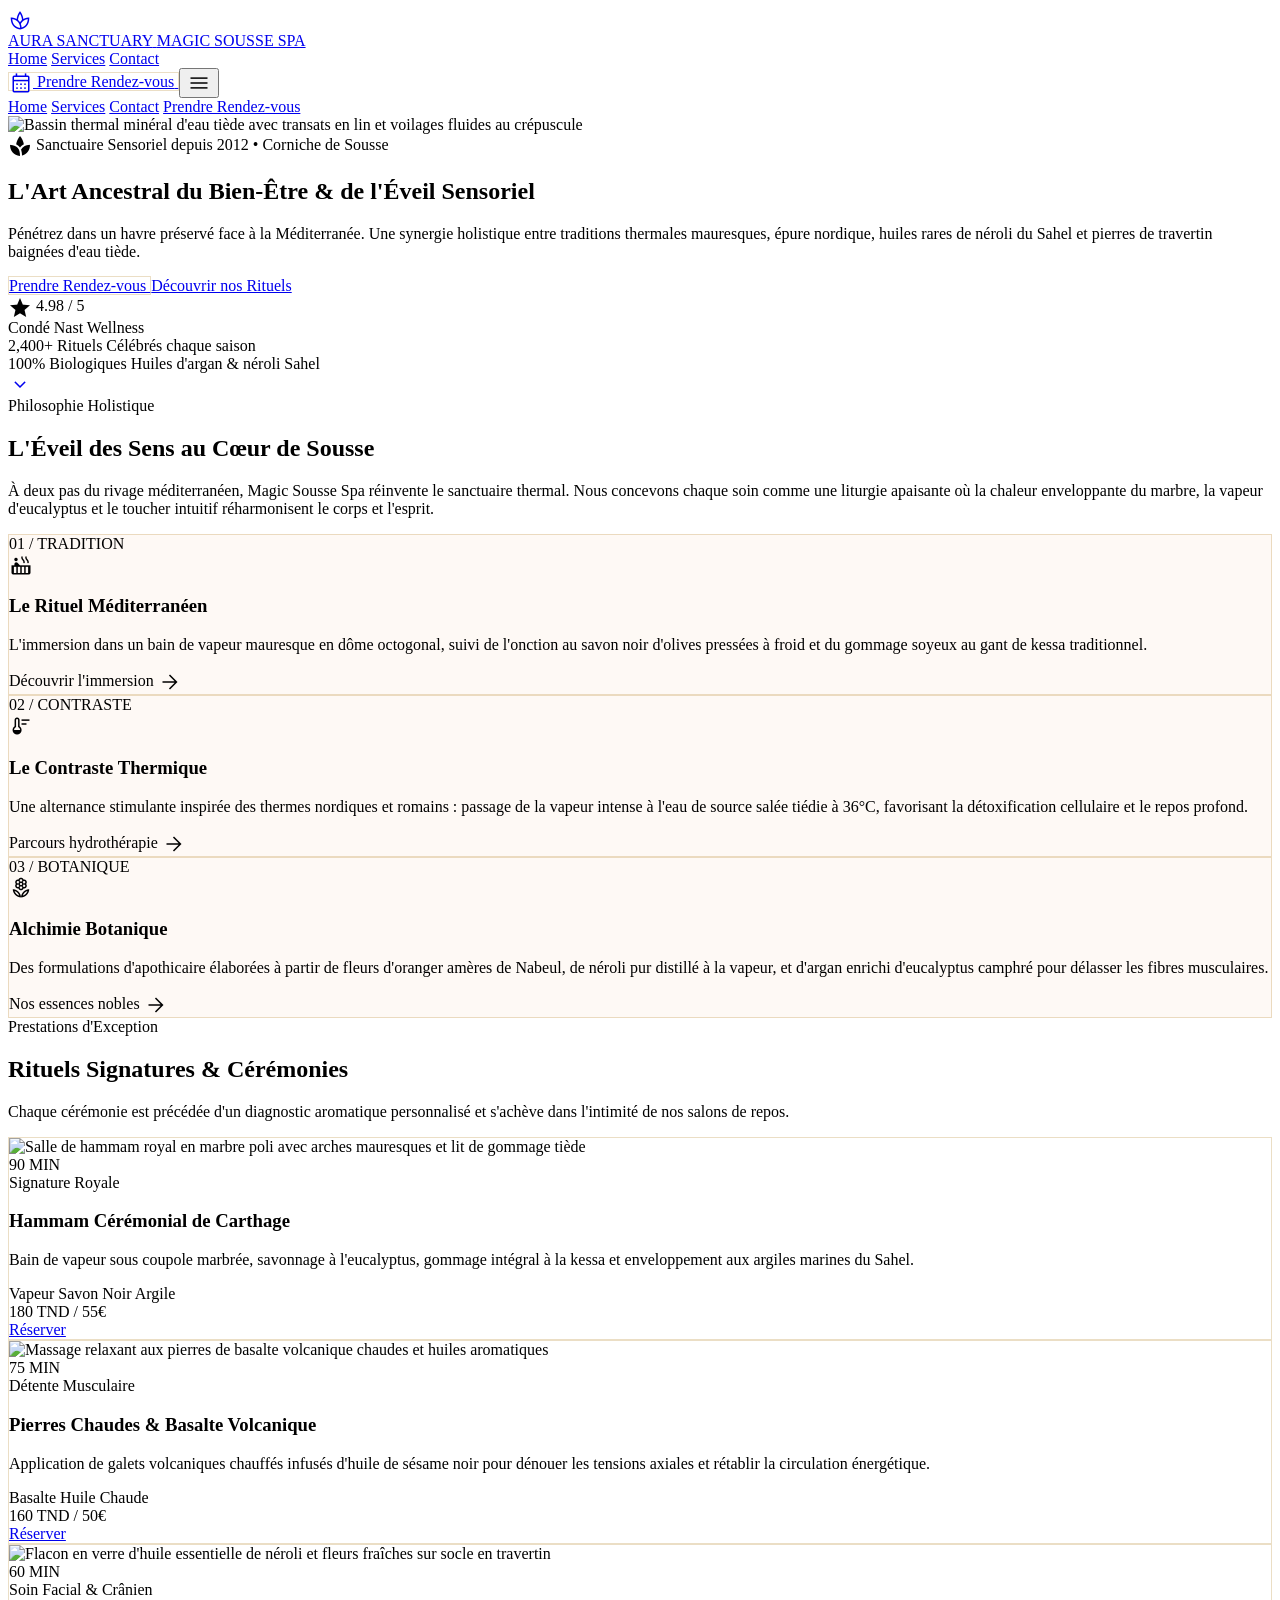
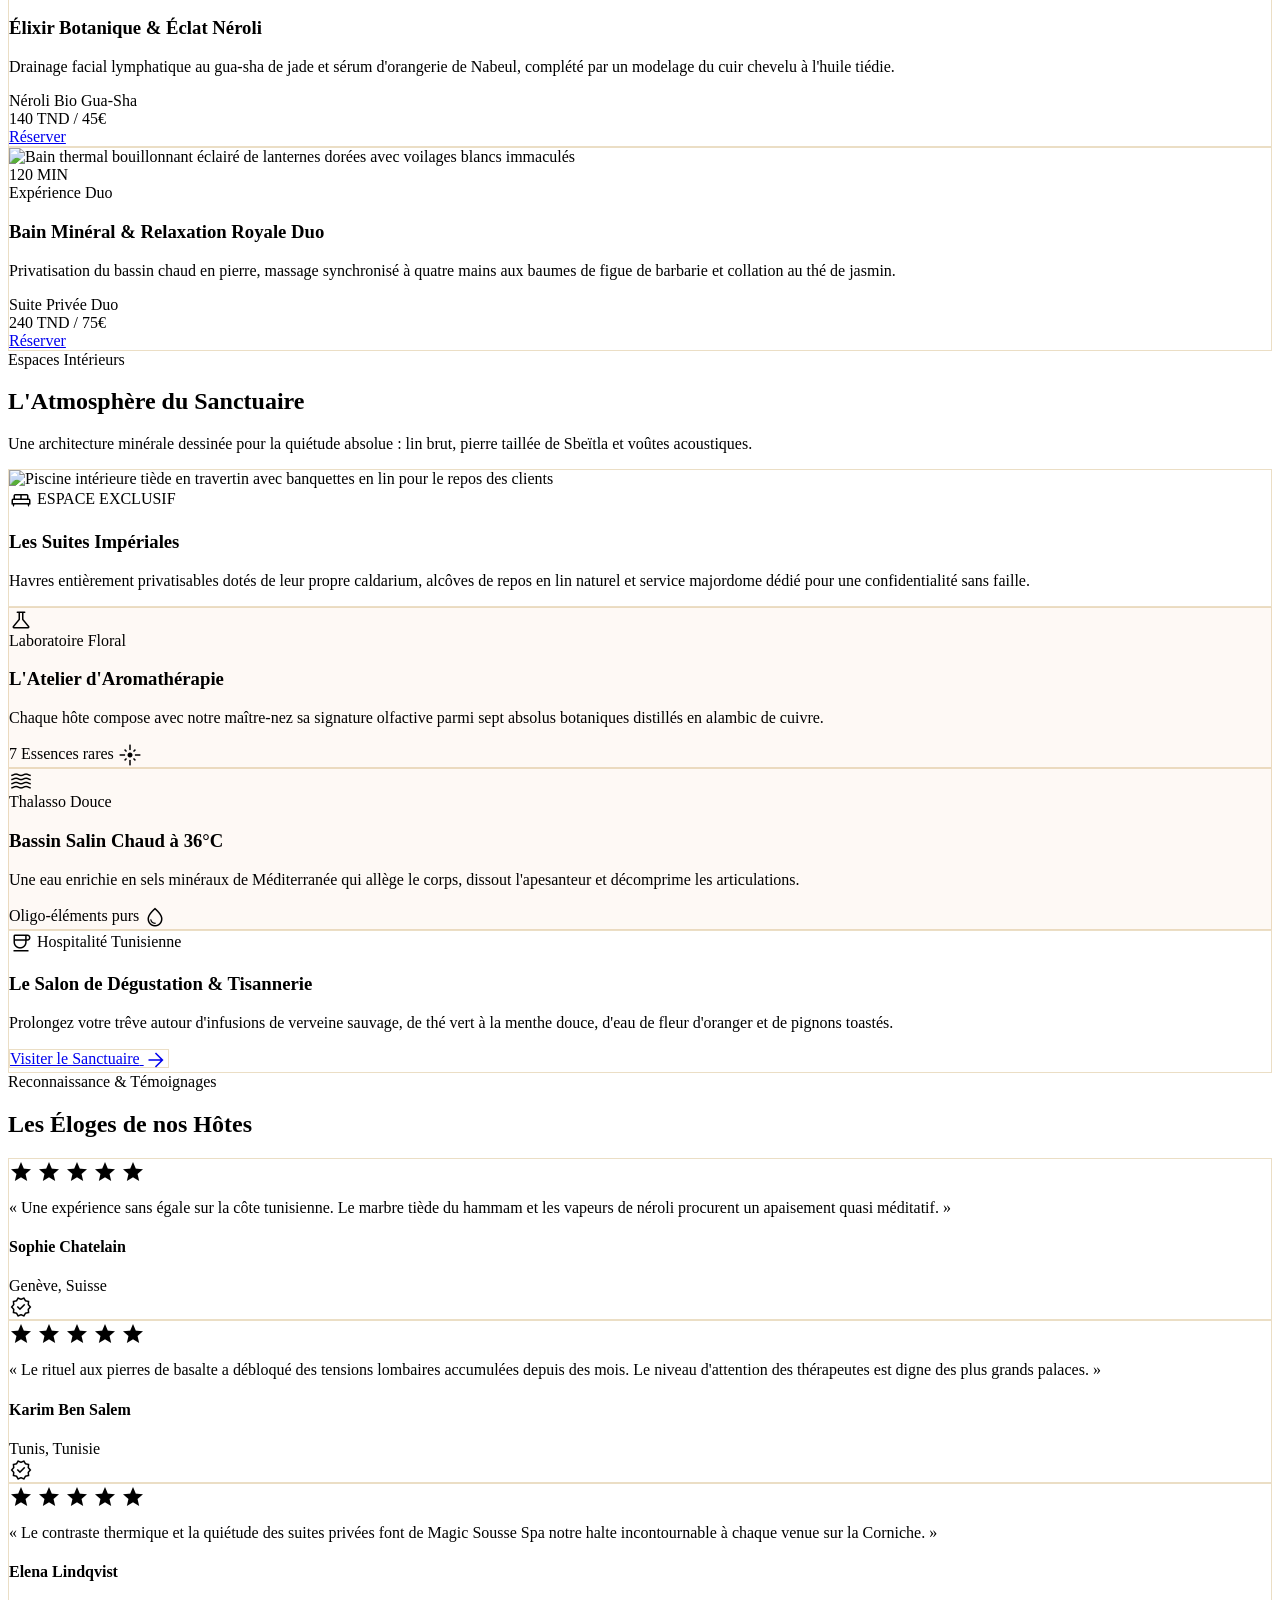
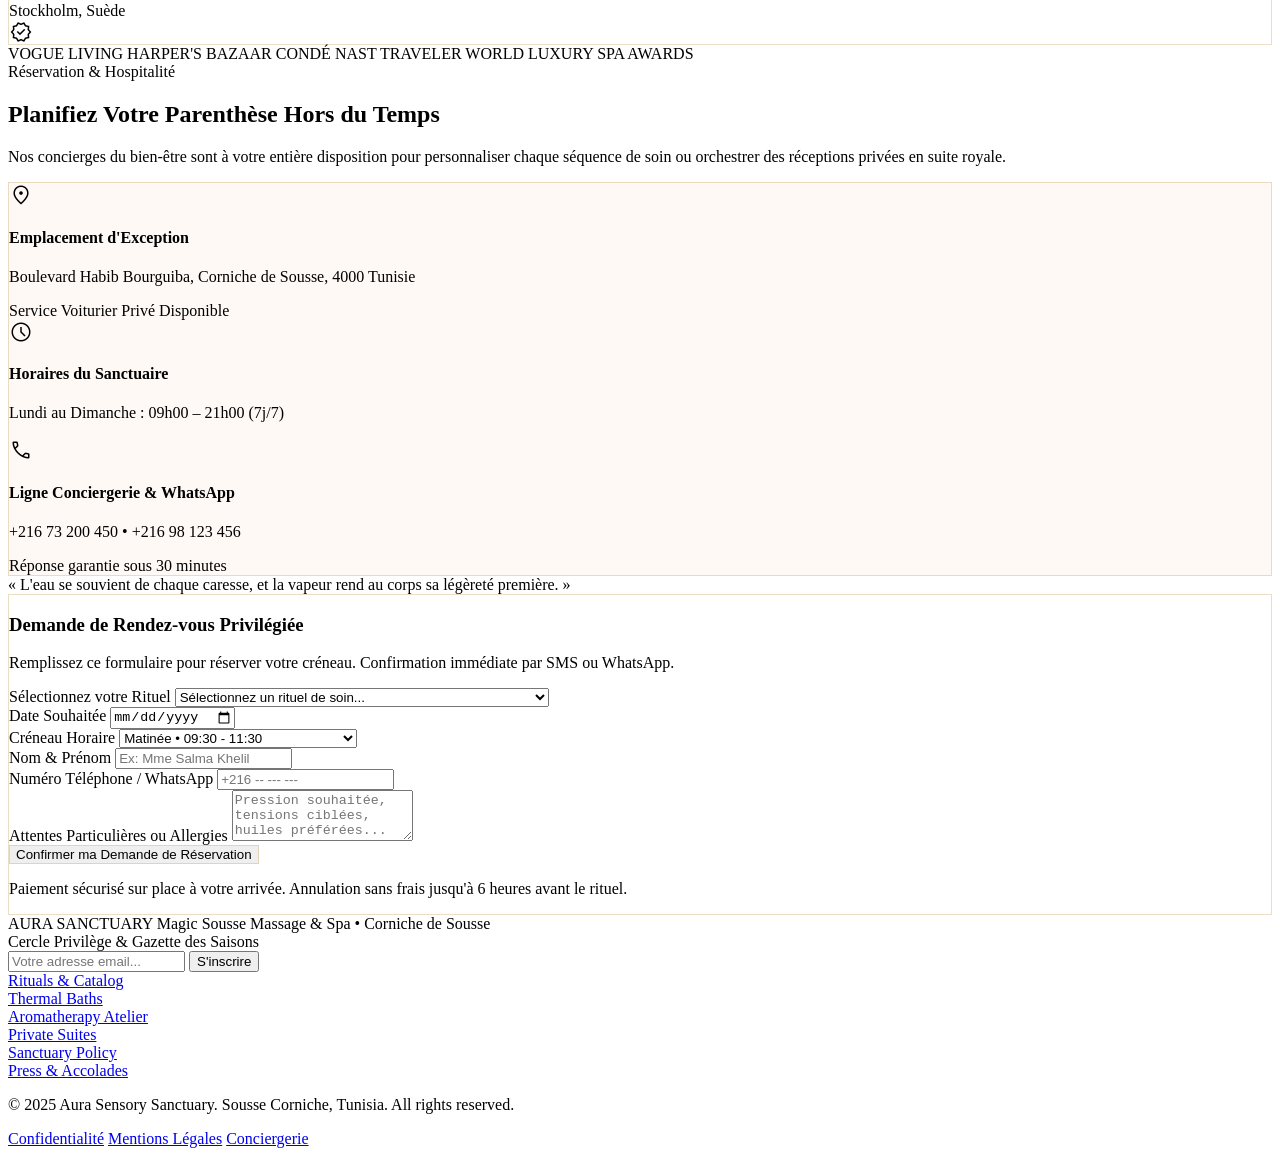
==== index.html @ 855b6867 "Release: Magic Sousse Massage Spa luxury website Co-authored-by: OpenBot <335604065+openbotgit[bot]@" ====
<!DOCTYPE html>

<html class="scroll-smooth" lang="fr"><head>
<meta charset="utf-8"/>
<meta content="width=device-width, initial-scale=1.0" name="viewport"/>
<title>AURA SANCTUARY • Magic Sousse Massage &amp; Spa | Corniche Sousse</title>
<!-- Fonts -->
<link href="https://fonts.googleapis.com" rel="preconnect"/>
<link crossorigin="" href="https://fonts.gstatic.com" rel="preconnect"/>
<link href="https://fonts.googleapis.com/css2?family=Playfair+Display:ital,wght@0,400;0,500;0,600;0,700;1,400&amp;family=Plus+Jakarta+Sans:wght@300;400;500;600;700&amp;display=swap" rel="stylesheet"/>
<!-- Material Symbols -->
<link href="https://fonts.googleapis.com/css2?family=Material+Symbols+Outlined:wght,FILL@100..700,0..1&amp;display=swap" rel="stylesheet"/>
<link href="https://fonts.googleapis.com/css2?family=Material+Symbols+Outlined:wght,FILL@100..700,0..1&amp;display=swap" rel="stylesheet"/>
<!-- Tailwind CSS -->
<script src="https://cdn.tailwindcss.com?plugins=forms,container-queries"></script>
<script id="tailwind-config">
    tailwind.config = {
      darkMode: "class",
      theme: {
        extend: {
          "colors": {
            "on-primary-fixed": "#261900",
            "on-secondary-container": "#586755",
            "primary-container": "#c5a059",
            "surface-dim": "#ded9d4",
            "on-secondary": "#ffffff",
            "on-tertiary-fixed": "#201a17",
            "on-primary-container": "#4e3700",
            "on-background": "#1d1b19",
            "outline": "#7f7667",
            "on-error-container": "#93000a",
            "surface-container-lowest": "#ffffff",
            "surface-container-high": "#ece7e2",
            "error": "#ba1a1a",
            "background": "#fef8f3",
            "on-secondary-fixed-variant": "#3c4b3a",
            "tertiary-container": "#ada39d",
            "surface-bright": "#fef8f3",
            "surface": "#fef8f3",
            "on-primary-fixed-variant": "#5d4201",
            "tertiary-fixed-dim": "#cfc4be",
            "primary-fixed-dim": "#e9c176",
            "inverse-on-surface": "#f5f0eb",
            "on-error": "#ffffff",
            "surface-container-highest": "#e6e2dd",
            "outline-variant": "#d1c5b4",
            "secondary-fixed-dim": "#bbcbb6",
            "surface-variant": "#e6e2dd",
            "tertiary-fixed": "#ece0da",
            "on-surface-variant": "#4e4639",
            "inverse-primary": "#e9c176",
            "on-tertiary-container": "#403a35",
            "error-container": "#ffdad6",
            "primary": "#775a19",
            "on-surface": "#1d1b19",
            "on-tertiary-fixed-variant": "#4d4541",
            "secondary-container": "#d4e4ce",
            "tertiary": "#655d58",
            "secondary-fixed": "#d7e7d1",
            "surface-container": "#f2ede8",
            "surface-tint": "#775a19",
            "on-secondary-fixed": "#111f11",
            "secondary": "#536251",
            "surface-container-low": "#f8f3ee",
            "inverse-surface": "#32302d",
            "on-primary": "#ffffff",
            "primary-fixed": "#ffdea5",
            "on-tertiary": "#ffffff"
          },
          "borderRadius": {
            "DEFAULT": "0.125rem",
            "lg": "0.25rem",
            "xl": "0.5rem",
            "full": "0.75rem"
          },
          "spacing": {
            "margin": "1.25rem",
            "space-xs": "0.25rem",
            "space-lg": "1.5rem",
            "space-3xl": "6rem",
            "margin-desktop": "4rem",
            "gutter-desktop": "2.5rem",
            "gutter": "1.5rem",
            "space-sm": "0.5rem",
            "space-xl": "2.5rem",
            "space-md": "1rem",
            "margin-tablet": "2.5rem",
            "space-2xl": "4rem"
          },
          "fontFamily": {
            "headline-lg-mobile": ["Playfair Display"],
            "body-md": ["Plus Jakarta Sans"],
            "caption": ["Plus Jakarta Sans"],
            "title-lg": ["Plus Jakarta Sans"],
            "body-lg": ["Plus Jakarta Sans"],
            "display-lg-mobile": ["Playfair Display"],
            "label-lg": ["Plus Jakarta Sans"],
            "display-lg": ["Playfair Display"],
            "headline-sm": ["Playfair Display"],
            "headline-lg": ["Playfair Display"],
            "label-md": ["Plus Jakarta Sans"],
            "title-md": ["Plus Jakarta Sans"],
            "headline-md": ["Playfair Display"]
          },
          "fontSize": {
            "headline-lg-mobile": ["28px", { "lineHeight": "36px", "letterSpacing": "0em", "fontWeight": "400" }],
            "body-md": ["15px", { "lineHeight": "24px", "letterSpacing": "0.01em", "fontWeight": "400" }],
            "caption": ["12px", { "lineHeight": "18px", "letterSpacing": "0.02em", "fontWeight": "400" }],
            "title-lg": ["18px", { "lineHeight": "26px", "letterSpacing": "0.02em", "fontWeight": "600" }],
            "body-lg": ["17px", { "lineHeight": "28px", "letterSpacing": "0.01em", "fontWeight": "400" }],
            "display-lg-mobile": ["38px", { "lineHeight": "48px", "letterSpacing": "-0.01em", "fontWeight": "400" }],
            "label-lg": ["13px", { "lineHeight": "18px", "letterSpacing": "0.12em", "fontWeight": "600" }],
            "display-lg": ["56px", { "lineHeight": "68px", "letterSpacing": "-0.02em", "fontWeight": "400" }],
            "headline-sm": ["22px", { "lineHeight": "30px", "letterSpacing": "0.01em", "fontWeight": "500" }],
            "headline-lg": ["40px", { "lineHeight": "50px", "letterSpacing": "-0.01em", "fontWeight": "400" }],
            "label-md": ["11px", { "lineHeight": "16px", "letterSpacing": "0.16em", "fontWeight": "600" }],
            "title-md": ["16px", { "lineHeight": "24px", "letterSpacing": "0.01em", "fontWeight": "600" }],
            "headline-md": ["28px", { "lineHeight": "36px", "letterSpacing": "0em", "fontWeight": "400" }]
          }
        },
      },
    }
  </script>
<style>
    .material-symbols-outlined {
      font-variation-settings: 'FILL' 0, 'wght' 300, 'GRAD' 0, 'opsz' 24;
      display: inline-block;
      vertical-align: middle;
      line-height: 1;
    }
    .brass-border {
      border: 1px solid rgba(197, 160, 89, 0.35);
    }
    .brass-glow:hover {
      box-shadow: 0 0 25px -4px rgba(197, 160, 89, 0.4);
    }
    .travertine-frosted {
      background: rgba(254, 248, 243, 0.82);
      backdrop-filter: blur(16px);
      -webkit-backdrop-filter: blur(16px);
    }
  </style>
</head>
<body class="bg-background text-on-surface antialiased selection:bg-primary-container selection:text-on-primary-container">
<!-- TOP NAVIGATION BAR (Docked, Floating, Transparent blur over Hero) -->
<header class="fixed top-0 left-0 w-full z-50 transition-all duration-300 bg-surface/80 backdrop-blur-md border-b border-primary/20 shadow-sm">
<div class="max-w-7xl mx-auto flex items-center justify-between px-gutter md:px-margin-desktop py-space-sm">
<!-- Brand Emblem / Logo -->
<a class="flex items-center gap-3 group" href="index.html">
<span class="w-8 h-8 rounded-full border border-primary-container flex items-center justify-center text-primary group-hover:scale-105 transition-transform">
<span class="material-symbols-outlined text-base">spa</span>
</span>
<div class="flex flex-col">
<span class="font-headline-sm text-headline-sm tracking-wider uppercase text-on-surface font-semibold">AURA SANCTUARY</span>
<span class="font-label-md text-label-md tracking-widest text-primary font-medium">MAGIC SOUSSE SPA</span>
</div>
</a>
<!-- Desktop Navigation Links -->
<nav class="hidden md:flex items-center space-x-8">
<a class="text-primary border-b border-primary pb-1 font-label-lg text-label-lg tracking-widest transition-colors" href="index.html">Home</a>
<a class="text-on-surface-variant hover:text-primary transition-colors duration-200 font-label-lg text-label-lg tracking-widest" href="services.html">Services</a>
<a class="text-on-surface-variant hover:text-primary transition-colors duration-200 font-label-lg text-label-lg tracking-widest" href="contact.html">Contact</a>
</nav>
<!-- Trailing Action -->
<div class="flex items-center gap-4">
<a class="hidden sm:inline-flex items-center gap-2 px-5 py-2.5 bg-inverse-surface text-inverse-on-surface rounded-lg brass-border brass-glow font-label-lg text-label-lg uppercase tracking-wider transition-all duration-300 active:scale-95" href="#reservation">
<span class="material-symbols-outlined text-sm">calendar_month</span>
<span>Prendre Rendez-vous</span>
</a>
<button aria-label="Ouvrir le menu" class="md:hidden text-on-surface p-1" id="mobile-toggle">
<span class="material-symbols-outlined text-2xl">menu</span>
</button>
</div>
</div>
<!-- Mobile Drawer Menu (Hidden by default) -->
<div class="hidden md:hidden px-gutter pb-4 pt-2 bg-surface/95 backdrop-blur-lg border-b border-primary/20 space-y-3" id="mobile-menu">
<a class="block py-2 text-primary font-label-lg text-label-lg border-b border-primary/20" href="index.html">Home</a>
<a class="block py-2 text-on-surface-variant hover:text-primary font-label-lg text-label-lg" href="services.html">Services</a>
<a class="block py-2 text-on-surface-variant hover:text-primary font-label-lg text-label-lg" href="contact.html">Contact</a>
<a class="block text-center mt-2 px-4 py-2.5 bg-inverse-surface text-inverse-on-surface rounded font-label-lg text-label-lg uppercase" href="#reservation">Prendre Rendez-vous</a>
</div>
</header>
<!-- HERO SECTION: 100vh Full Bleed with Photo Underneath Header -->
<section class="relative w-full min-h-screen flex items-center justify-center overflow-hidden">
<!-- Hero Background Image Asset -->
<div class="absolute inset-0 z-0">
<img alt="Bassin thermal minéral d'eau tiède avec transats en lin et voilages fluides au crépuscule" class="w-full h-full object-cover object-center scale-105 transform motion-safe:animate-[pulse_10s_ease-in-out_infinite]" src="https://lh3.googleusercontent.com/aida/[base64]"/>
<!-- Refined Warm Vignette & Mist Layer -->
<div class="absolute inset-0 bg-gradient-to-t from-inverse-surface/90 via-inverse-surface/40 to-inverse-surface/30 mix-blend-multiply"></div>
<div class="absolute inset-0 bg-gradient-to-b from-black/40 via-transparent to-black/60"></div>
</div>
<!-- Hero Content Overlay -->
<div class="relative z-10 max-w-5xl mx-auto px-gutter md:px-margin-desktop pt-28 pb-16 text-center text-inverse-on-surface flex flex-col items-center">
<!-- Prestige Tag / Badge -->
<div class="inline-flex items-center gap-2.5 px-4 py-1.5 rounded-full bg-white/10 backdrop-blur-md border border-primary-fixed-dim/40 mb-6 shadow-sm">
<span class="material-symbols-outlined text-primary-fixed-dim text-sm" style="font-variation-settings: 'FILL' 1;">spa</span>
<span class="font-label-md text-label-md tracking-widest uppercase text-inverse-on-surface">Sanctuaire Sensoriel depuis 2012 • Corniche de Sousse</span>
</div>
<!-- Headline -->
<h1 class="font-headline-lg-mobile md:font-display-lg text-headline-lg-mobile md:text-display-lg max-w-4xl text-white font-normal leading-tight mb-6 drop-shadow-md">
        L'Art Ancestral du Bien-Être &amp; de l'Éveil Sensoriel
      </h1>
<!-- Subtitle -->
<p class="font-body-md md:font-body-lg text-body-md md:text-body-lg text-tertiary-fixed max-w-2xl mx-auto mb-10 font-light leading-relaxed">
        Pénétrez dans un havre préservé face à la Méditerranée. Une synergie holistique entre traditions thermales mauresques, épure nordique, huiles rares de néroli du Sahel et pierres de travertin baignées d'eau tiède.
      </p>
<!-- CTA Buttons -->
<div class="flex flex-col sm:flex-row items-center gap-4 w-full sm:w-auto mb-14">
<a class="w-full sm:w-auto px-8 py-3.5 bg-primary-container text-on-primary-container font-label-lg text-label-lg tracking-wider uppercase rounded-lg brass-border shadow-lg hover:brightness-110 active:scale-95 transition-all text-center" href="#reservation">
          Prendre Rendez-vous
        </a>
<a class="w-full sm:w-auto px-8 py-3.5 bg-white/10 hover:bg-white/20 text-white backdrop-blur-md border border-white/30 font-label-lg text-label-lg tracking-wider uppercase rounded-lg transition-all text-center" href="#rituels">
          Découvrir nos Rituels
        </a>
</div>
<!-- Prestige Proof Indicators -->
<div class="grid grid-cols-1 sm:grid-cols-3 gap-6 pt-6 border-t border-white/15 w-full max-w-3xl">
<div class="flex flex-col items-center text-center">
<div class="flex items-center gap-1 text-primary-fixed-dim mb-1">
<span class="material-symbols-outlined text-sm" style="font-variation-settings: 'FILL' 1;">star</span>
<span class="font-title-md text-title-md text-white font-semibold">4.98 / 5</span>
</div>
<span class="font-caption text-caption text-surface-dim uppercase tracking-wider">Condé Nast Wellness</span>
</div>
<div class="flex flex-col items-center text-center">
<span class="font-title-md text-title-md text-white font-semibold mb-1">2,400+ Rituels</span>
<span class="font-caption text-caption text-surface-dim uppercase tracking-wider">Célébrés chaque saison</span>
</div>
<div class="flex flex-col items-center text-center">
<span class="font-title-md text-title-md text-white font-semibold mb-1">100% Biologiques</span>
<span class="font-caption text-caption text-surface-dim uppercase tracking-wider">Huiles d'argan &amp; néroli Sahel</span>
</div>
</div>
</div>
<!-- Soft Ambient Scroll Indicator -->
<a aria-label="Faire défiler" class="absolute bottom-6 left-1/2 -translate-x-1/2 text-white/60 hover:text-white transition-colors" href="#philosophie">
<span class="material-symbols-outlined text-2xl animate-bounce">expand_more</span>
</a>
</section>
<!-- SECTION 1: NARRATIVE & PHILOSOPHY -->
<section class="py-space-3xl px-gutter md:px-margin-desktop max-w-7xl mx-auto" id="philosophie">
<div class="text-center max-w-3xl mx-auto mb-space-2xl">
<div class="inline-flex items-center gap-2 text-primary font-label-md text-label-md tracking-widest uppercase mb-3">
<span class="w-6 h-[1px] bg-primary"></span>
<span>Philosophie Holistique</span>
<span class="w-6 h-[1px] bg-primary"></span>
</div>
<h2 class="font-headline-lg-mobile md:font-headline-lg text-headline-lg-mobile md:text-headline-lg text-on-surface font-normal mb-5">
        L'Éveil des Sens au Cœur de Sousse
      </h2>
<p class="font-body-md text-body-md text-tertiary leading-relaxed">
        À deux pas du rivage méditerranéen, Magic Sousse Spa réinvente le sanctuaire thermal. Nous concevons chaque soin comme une liturgie apaisante où la chaleur enveloppante du marbre, la vapeur d'eucalyptus et le toucher intuitif réharmonisent le corps et l'esprit.
      </p>
</div>
<!-- 3 Cornerstone Travertine Pillars -->
<div class="grid grid-cols-1 md:grid-cols-3 gap-8">
<!-- Pillar 1 -->
<div class="travertine-frosted p-8 rounded-lg brass-border shadow-sm flex flex-col justify-between hover:translate-y-[-4px] transition-transform duration-300">
<div>
<span class="font-label-md text-label-md text-primary tracking-widest block mb-4">01 / TRADITION</span>
<div class="w-12 h-12 rounded-full bg-secondary-container/50 flex items-center justify-center text-secondary mb-6">
<span class="material-symbols-outlined text-2xl">hot_tub</span>
</div>
<h3 class="font-headline-sm text-headline-sm text-on-surface mb-3">Le Rituel Méditerranéen</h3>
<p class="font-body-md text-body-md text-tertiary leading-relaxed mb-6">
            L'immersion dans un bain de vapeur mauresque en dôme octogonal, suivi de l'onction au savon noir d'olives pressées à froid et du gommage soyeux au gant de kessa traditionnel.
          </p>
</div>
<div class="pt-4 border-t border-outline-variant/40 flex items-center text-primary font-label-lg text-label-lg gap-2">
<span>Découvrir l'immersion</span>
<span class="material-symbols-outlined text-sm">arrow_forward</span>
</div>
</div>
<!-- Pillar 2 -->
<div class="travertine-frosted p-8 rounded-lg brass-border shadow-sm flex flex-col justify-between hover:translate-y-[-4px] transition-transform duration-300">
<div>
<span class="font-label-md text-label-md text-primary tracking-widest block mb-4">02 / CONTRASTE</span>
<div class="w-12 h-12 rounded-full bg-primary-fixed/40 flex items-center justify-center text-primary mb-6">
<span class="material-symbols-outlined text-2xl">thermostat</span>
</div>
<h3 class="font-headline-sm text-headline-sm text-on-surface mb-3">Le Contraste Thermique</h3>
<p class="font-body-md text-body-md text-tertiary leading-relaxed mb-6">
            Une alternance stimulante inspirée des thermes nordiques et romains : passage de la vapeur intense à l'eau de source salée tiédie à 36°C, favorisant la détoxification cellulaire et le repos profond.
          </p>
</div>
<div class="pt-4 border-t border-outline-variant/40 flex items-center text-primary font-label-lg text-label-lg gap-2">
<span>Parcours hydrothérapie</span>
<span class="material-symbols-outlined text-sm">arrow_forward</span>
</div>
</div>
<!-- Pillar 3 -->
<div class="travertine-frosted p-8 rounded-lg brass-border shadow-sm flex flex-col justify-between hover:translate-y-[-4px] transition-transform duration-300">
<div>
<span class="font-label-md text-label-md text-primary tracking-widest block mb-4">03 / BOTANIQUE</span>
<div class="w-12 h-12 rounded-full bg-secondary-container/50 flex items-center justify-center text-secondary mb-6">
<span class="material-symbols-outlined text-2xl">local_florist</span>
</div>
<h3 class="font-headline-sm text-headline-sm text-on-surface mb-3">Alchimie Botanique</h3>
<p class="font-body-md text-body-md text-tertiary leading-relaxed mb-6">
            Des formulations d'apothicaire élaborées à partir de fleurs d'oranger amères de Nabeul, de néroli pur distillé à la vapeur, et d'argan enrichi d'eucalyptus camphré pour délasser les fibres musculaires.
          </p>
</div>
<div class="pt-4 border-t border-outline-variant/40 flex items-center text-primary font-label-lg text-label-lg gap-2">
<span>Nos essences nobles</span>
<span class="material-symbols-outlined text-sm">arrow_forward</span>
</div>
</div>
</div>
</section>
<!-- SECTION 2: SIGNATURE CATALOG & RITUALS SHOWCASE -->
<section class="py-space-3xl bg-surface-container-low border-y border-outline-variant/30" id="rituels">
<div class="max-w-7xl mx-auto px-gutter md:px-margin-desktop">
<!-- Section Header -->
<div class="flex flex-col md:flex-row md:items-end justify-between mb-space-2xl">
<div>
<span class="font-label-md text-label-md text-primary uppercase tracking-widest block mb-2">Prestations d'Exception</span>
<h2 class="font-headline-lg-mobile md:font-headline-lg text-headline-lg-mobile md:text-headline-lg text-on-surface font-normal">
            Rituels Signatures &amp; Cérémonies
          </h2>
</div>
<p class="font-body-md text-body-md text-tertiary max-w-md mt-4 md:mt-0">
          Chaque cérémonie est précédée d'un diagnostic aromatique personnalisé et s'achève dans l'intimité de nos salons de repos.
        </p>
</div>
<!-- Rituals Grid (4 Cards) -->
<div class="grid grid-cols-1 md:grid-cols-2 lg:grid-cols-4 gap-6">
<!-- Card 1: Hammam Carthage -->
<article class="bg-surface-container-lowest rounded-lg brass-border overflow-hidden shadow-sm flex flex-col group hover:shadow-md transition-shadow">
<div class="relative h-64 overflow-hidden">
<img alt="Salle de hammam royal en marbre poli avec arches mauresques et lit de gommage tiède" class="w-full h-full object-cover group-hover:scale-105 transition-transform duration-700" src="https://lh3.googleusercontent.com/aida/[base64]"/>
<div class="absolute top-3 right-3 bg-inverse-surface/85 backdrop-blur-md px-3 py-1 rounded text-inverse-on-surface font-label-md text-label-md">
              90 MIN
            </div>
<div class="absolute bottom-3 left-3 bg-surface/90 backdrop-blur-md px-3 py-1 rounded font-label-md text-label-md text-on-surface">
              Signature Royale
            </div>
</div>
<div class="p-6 flex-1 flex flex-col justify-between">
<div>
<h3 class="font-headline-sm text-headline-sm text-on-surface mb-2">Hammam Cérémonial de Carthage</h3>
<p class="font-body-md text-body-md text-tertiary mb-4">
                Bain de vapeur sous coupole marbrée, savonnage à l'eucalyptus, gommage intégral à la kessa et enveloppement aux argiles marines du Sahel.
              </p>
<div class="flex items-center gap-2 mb-6">
<span class="px-2.5 py-1 bg-surface-container rounded font-label-md text-label-md text-on-surface-variant">Vapeur</span>
<span class="px-2.5 py-1 bg-surface-container rounded font-label-md text-label-md text-on-surface-variant">Savon Noir</span>
<span class="px-2.5 py-1 bg-surface-container rounded font-label-md text-label-md text-on-surface-variant">Argile</span>
</div>
</div>
<div class="pt-4 border-t border-outline-variant/30 flex items-center justify-between">
<div>
<span class="block font-title-lg text-title-lg text-primary">180 TND <span class="text-caption font-normal text-tertiary">/ 55€</span></span>
</div>
<a class="px-3.5 py-2 bg-surface hover:bg-primary hover:text-white rounded border border-primary/30 text-primary font-label-lg text-label-lg transition-colors" href="#reservation">
                Réserver
              </a>
</div>
</div>
</article>
<!-- Card 2: Pierres Chaudes -->
<article class="bg-surface-container-lowest rounded-lg brass-border overflow-hidden shadow-sm flex flex-col group hover:shadow-md transition-shadow">
<div class="relative h-64 overflow-hidden">
<img alt="Massage relaxant aux pierres de basalte volcanique chaudes et huiles aromatiques" class="w-full h-full object-cover group-hover:scale-105 transition-transform duration-700" src="https://lh3.googleusercontent.com/aida/[base64]"/>
<div class="absolute top-3 right-3 bg-inverse-surface/85 backdrop-blur-md px-3 py-1 rounded text-inverse-on-surface font-label-md text-label-md">
              75 MIN
            </div>
<div class="absolute bottom-3 left-3 bg-surface/90 backdrop-blur-md px-3 py-1 rounded font-label-md text-label-md text-on-surface">
              Détente Musculaire
            </div>
</div>
<div class="p-6 flex-1 flex flex-col justify-between">
<div>
<h3 class="font-headline-sm text-headline-sm text-on-surface mb-2">Pierres Chaudes &amp; Basalte Volcanique</h3>
<p class="font-body-md text-body-md text-tertiary mb-4">
                Application de galets volcaniques chauffés infusés d'huile de sésame noir pour dénouer les tensions axiales et rétablir la circulation énergétique.
              </p>
<div class="flex items-center gap-2 mb-6">
<span class="px-2.5 py-1 bg-surface-container rounded font-label-md text-label-md text-on-surface-variant">Basalte</span>
<span class="px-2.5 py-1 bg-surface-container rounded font-label-md text-label-md text-on-surface-variant">Huile Chaude</span>
</div>
</div>
<div class="pt-4 border-t border-outline-variant/30 flex items-center justify-between">
<div>
<span class="block font-title-lg text-title-lg text-primary">160 TND <span class="text-caption font-normal text-tertiary">/ 50€</span></span>
</div>
<a class="px-3.5 py-2 bg-surface hover:bg-primary hover:text-white rounded border border-primary/30 text-primary font-label-lg text-label-lg transition-colors" href="#reservation">
                Réserver
              </a>
</div>
</div>
</article>
<!-- Card 3: Elixir Botanique -->
<article class="bg-surface-container-lowest rounded-lg brass-border overflow-hidden shadow-sm flex flex-col group hover:shadow-md transition-shadow">
<div class="relative h-64 overflow-hidden">
<img alt="Flacon en verre d'huile essentielle de néroli et fleurs fraîches sur socle en travertin" class="w-full h-full object-cover group-hover:scale-105 transition-transform duration-700" src="https://lh3.googleusercontent.com/aida/[base64]"/>
<div class="absolute top-3 right-3 bg-inverse-surface/85 backdrop-blur-md px-3 py-1 rounded text-inverse-on-surface font-label-md text-label-md">
              60 MIN
            </div>
<div class="absolute bottom-3 left-3 bg-surface/90 backdrop-blur-md px-3 py-1 rounded font-label-md text-label-md text-on-surface">
              Soin Facial &amp; Crânien
            </div>
</div>
<div class="p-6 flex-1 flex flex-col justify-between">
<div>
<h3 class="font-headline-sm text-headline-sm text-on-surface mb-2">Élixir Botanique &amp; Éclat Néroli</h3>
<p class="font-body-md text-body-md text-tertiary mb-4">
                Drainage facial lymphatique au gua-sha de jade et sérum d'orangerie de Nabeul, complété par un modelage du cuir chevelu à l'huile tiédie.
              </p>
<div class="flex items-center gap-2 mb-6">
<span class="px-2.5 py-1 bg-surface-container rounded font-label-md text-label-md text-on-surface-variant">Néroli Bio</span>
<span class="px-2.5 py-1 bg-surface-container rounded font-label-md text-label-md text-on-surface-variant">Gua-Sha</span>
</div>
</div>
<div class="pt-4 border-t border-outline-variant/30 flex items-center justify-between">
<div>
<span class="block font-title-lg text-title-lg text-primary">140 TND <span class="text-caption font-normal text-tertiary">/ 45€</span></span>
</div>
<a class="px-3.5 py-2 bg-surface hover:bg-primary hover:text-white rounded border border-primary/30 text-primary font-label-lg text-label-lg transition-colors" href="#reservation">
                Réserver
              </a>
</div>
</div>
</article>
<!-- Card 4: Bain Minéral Duo -->
<article class="bg-surface-container-lowest rounded-lg brass-border overflow-hidden shadow-sm flex flex-col group hover:shadow-md transition-shadow">
<div class="relative h-64 overflow-hidden">
<img alt="Bain thermal bouillonnant éclairé de lanternes dorées avec voilages blancs immaculés" class="w-full h-full object-cover group-hover:scale-105 transition-transform duration-700" src="https://lh3.googleusercontent.com/aida/[base64]"/>
<div class="absolute top-3 right-3 bg-inverse-surface/85 backdrop-blur-md px-3 py-1 rounded text-inverse-on-surface font-label-md text-label-md">
              120 MIN
            </div>
<div class="absolute bottom-3 left-3 bg-surface/90 backdrop-blur-md px-3 py-1 rounded font-label-md text-label-md text-on-surface">
              Expérience Duo
            </div>
</div>
<div class="p-6 flex-1 flex flex-col justify-between">
<div>
<h3 class="font-headline-sm text-headline-sm text-on-surface mb-2">Bain Minéral &amp; Relaxation Royale Duo</h3>
<p class="font-body-md text-body-md text-tertiary mb-4">
                Privatisation du bassin chaud en pierre, massage synchronisé à quatre mains aux baumes de figue de barbarie et collation au thé de jasmin.
              </p>
<div class="flex items-center gap-2 mb-6">
<span class="px-2.5 py-1 bg-surface-container rounded font-label-md text-label-md text-on-surface-variant">Suite Privée</span>
<span class="px-2.5 py-1 bg-surface-container rounded font-label-md text-label-md text-on-surface-variant">Duo</span>
</div>
</div>
<div class="pt-4 border-t border-outline-variant/30 flex items-center justify-between">
<div>
<span class="block font-title-lg text-title-lg text-primary">240 TND <span class="text-caption font-normal text-tertiary">/ 75€</span></span>
</div>
<a class="px-3.5 py-2 bg-surface hover:bg-primary hover:text-white rounded border border-primary/30 text-primary font-label-lg text-label-lg transition-colors" href="#reservation">
                Réserver
              </a>
</div>
</div>
</article>
</div>
</div>
</section>
<!-- SECTION 3: EXPERIENTIAL BENTO GRID -->
<section class="py-space-3xl px-gutter md:px-margin-desktop max-w-7xl mx-auto">
<div class="text-center max-w-2xl mx-auto mb-space-2xl">
<span class="font-label-md text-label-md text-primary tracking-widest uppercase block mb-2">Espaces Intérieurs</span>
<h2 class="font-headline-lg-mobile md:font-headline-lg text-headline-lg-mobile md:text-headline-lg text-on-surface font-normal">
        L'Atmosphère du Sanctuaire
      </h2>
<p class="font-body-md text-body-md text-tertiary mt-2">
        Une architecture minérale dessinée pour la quiétude absolue : lin brut, pierre taillée de Sbeïtla et voûtes acoustiques.
      </p>
</div>
<!-- Bento Grid Structure -->
<div class="grid grid-cols-1 md:grid-cols-12 gap-6">
<!-- Big Bento Item (8 cols) -->
<div class="md:col-span-8 relative rounded-xl overflow-hidden brass-border min-h-[380px] p-8 md:p-12 flex flex-col justify-end group">
<img alt="Piscine intérieure tiède en travertin avec banquettes en lin pour le repos des clients" class="absolute inset-0 w-full h-full object-cover group-hover:scale-105 transition-transform duration-700" src="https://lh3.googleusercontent.com/aida/[base64]"/>
<div class="absolute inset-0 bg-gradient-to-t from-inverse-surface/95 via-inverse-surface/50 to-transparent"></div>
<div class="relative z-10 max-w-xl text-inverse-on-surface">
<div class="inline-flex items-center gap-2 px-3 py-1 bg-white/10 backdrop-blur-md rounded font-label-md text-label-md mb-3 text-primary-fixed-dim">
<span class="material-symbols-outlined text-sm">king_bed</span>
<span>ESPACE EXCLUSIF</span>
</div>
<h3 class="font-headline-lg-mobile md:font-headline-md text-headline-lg-mobile md:text-headline-md text-white mb-2">Les Suites Impériales</h3>
<p class="font-body-md text-body-md text-tertiary-fixed font-light leading-relaxed">
            Havres entièrement privatisables dotés de leur propre caldarium, alcôves de repos en lin naturel et service majordome dédié pour une confidentialité sans faille.
          </p>
</div>
</div>
<!-- Feature Box 1: Aromathérapie (4 cols) -->
<div class="md:col-span-4 travertine-frosted rounded-xl brass-border p-8 flex flex-col justify-between hover:border-primary-container transition-colors">
<div>
<div class="w-10 h-10 rounded-full bg-primary-fixed/40 flex items-center justify-center text-primary mb-4">
<span class="material-symbols-outlined">science</span>
</div>
<span class="font-label-md text-label-md text-primary uppercase tracking-widest block mb-1">Laboratoire Floral</span>
<h3 class="font-headline-sm text-headline-sm text-on-surface mb-3">L'Atelier d'Aromathérapie</h3>
<p class="font-body-md text-body-md text-tertiary">
            Chaque hôte compose avec notre maître-nez sa signature olfactive parmi sept absolus botaniques distillés en alambic de cuivre.
          </p>
</div>
<div class="mt-6 pt-4 border-t border-outline-variant/30 flex items-center justify-between text-caption text-tertiary">
<span>7 Essences rares</span>
<span class="material-symbols-outlined text-primary text-sm">flare</span>
</div>
</div>
<!-- Feature Box 2: Bassin Salin Chaud (4 cols) -->
<div class="md:col-span-4 travertine-frosted rounded-xl brass-border p-8 flex flex-col justify-between hover:border-primary-container transition-colors">
<div>
<div class="w-10 h-10 rounded-full bg-secondary-container/60 flex items-center justify-center text-secondary mb-4">
<span class="material-symbols-outlined">waves</span>
</div>
<span class="font-label-md text-label-md text-primary uppercase tracking-widest block mb-1">Thalasso Douce</span>
<h3 class="font-headline-sm text-headline-sm text-on-surface mb-3">Bassin Salin Chaud à 36°C</h3>
<p class="font-body-md text-body-md text-tertiary">
            Une eau enrichie en sels minéraux de Méditerranée qui allège le corps, dissout l'apesanteur et décomprime les articulations.
          </p>
</div>
<div class="mt-6 pt-4 border-t border-outline-variant/30 flex items-center justify-between text-caption text-tertiary">
<span>Oligo-éléments purs</span>
<span class="material-symbols-outlined text-primary text-sm">water_drop</span>
</div>
</div>
<!-- Feature Box 3: Full-width Callout (8 cols) -->
<div class="md:col-span-8 bg-surface-container rounded-xl brass-border p-8 md:p-10 flex flex-col md:flex-row md:items-center justify-between gap-6">
<div class="max-w-lg">
<div class="flex items-center gap-2 text-primary mb-2">
<span class="material-symbols-outlined text-sm">coffee</span>
<span class="font-label-md text-label-md uppercase tracking-wider">Hospitalité Tunisienne</span>
</div>
<h3 class="font-headline-sm text-headline-sm text-on-surface mb-2">Le Salon de Dégustation &amp; Tisannerie</h3>
<p class="font-body-md text-body-md text-tertiary">
            Prolongez votre trêve autour d'infusions de verveine sauvage, de thé vert à la menthe douce, d'eau de fleur d'oranger et de pignons toastés.
          </p>
</div>
<div class="flex-shrink-0">
<a class="inline-flex items-center gap-2 px-6 py-3 bg-inverse-surface text-inverse-on-surface rounded-lg brass-border text-label-lg font-label-lg uppercase tracking-wider hover:brightness-110 transition-all" href="#reservation">
<span>Visiter le Sanctuaire</span>
<span class="material-symbols-outlined text-sm">arrow_forward</span>
</a>
</div>
</div>
</div>
</section>
<!-- SECTION 4: TESTIMONIALS & ACCREDITATIONS -->
<section class="py-space-3xl bg-surface-container-high/60 border-t border-outline-variant/30">
<div class="max-w-7xl mx-auto px-gutter md:px-margin-desktop">
<!-- Section Title -->
<div class="text-center max-w-2xl mx-auto mb-16">
<span class="font-label-md text-label-md text-primary tracking-widest uppercase block mb-2">Reconnaissance &amp; Témoignages</span>
<h2 class="font-headline-lg-mobile md:font-headline-lg text-headline-lg-mobile md:text-headline-lg text-on-surface font-normal">
          Les Éloges de nos Hôtes
        </h2>
</div>
<!-- 3 Testimonial Cards -->
<div class="grid grid-cols-1 md:grid-cols-3 gap-8 mb-16">
<div class="bg-surface-container-lowest p-8 rounded-lg brass-border shadow-sm flex flex-col justify-between">
<div>
<div class="flex items-center gap-1 text-primary-container mb-4">
<span class="material-symbols-outlined text-base" style="font-variation-settings: 'FILL' 1;">star</span>
<span class="material-symbols-outlined text-base" style="font-variation-settings: 'FILL' 1;">star</span>
<span class="material-symbols-outlined text-base" style="font-variation-settings: 'FILL' 1;">star</span>
<span class="material-symbols-outlined text-base" style="font-variation-settings: 'FILL' 1;">star</span>
<span class="material-symbols-outlined text-base" style="font-variation-settings: 'FILL' 1;">star</span>
</div>
<p class="font-headline-sm text-body-lg text-on-surface italic mb-6 leading-relaxed">
              « Une expérience sans égale sur la côte tunisienne. Le marbre tiède du hammam et les vapeurs de néroli procurent un apaisement quasi méditatif. »
            </p>
</div>
<div class="border-t border-outline-variant/30 pt-4 flex items-center justify-between">
<div>
<h4 class="font-title-md text-title-md text-on-surface">Sophie Chatelain</h4>
<span class="font-caption text-caption text-tertiary">Genève, Suisse</span>
</div>
<span class="material-symbols-outlined text-primary/40 text-xl">verified</span>
</div>
</div>
<div class="bg-surface-container-lowest p-8 rounded-lg brass-border shadow-sm flex flex-col justify-between">
<div>
<div class="flex items-center gap-1 text-primary-container mb-4">
<span class="material-symbols-outlined text-base" style="font-variation-settings: 'FILL' 1;">star</span>
<span class="material-symbols-outlined text-base" style="font-variation-settings: 'FILL' 1;">star</span>
<span class="material-symbols-outlined text-base" style="font-variation-settings: 'FILL' 1;">star</span>
<span class="material-symbols-outlined text-base" style="font-variation-settings: 'FILL' 1;">star</span>
<span class="material-symbols-outlined text-base" style="font-variation-settings: 'FILL' 1;">star</span>
</div>
<p class="font-headline-sm text-body-lg text-on-surface italic mb-6 leading-relaxed">
              « Le rituel aux pierres de basalte a débloqué des tensions lombaires accumulées depuis des mois. Le niveau d'attention des thérapeutes est digne des plus grands palaces. »
            </p>
</div>
<div class="border-t border-outline-variant/30 pt-4 flex items-center justify-between">
<div>
<h4 class="font-title-md text-title-md text-on-surface">Karim Ben Salem</h4>
<span class="font-caption text-caption text-tertiary">Tunis, Tunisie</span>
</div>
<span class="material-symbols-outlined text-primary/40 text-xl">verified</span>
</div>
</div>
<div class="bg-surface-container-lowest p-8 rounded-lg brass-border shadow-sm flex flex-col justify-between">
<div>
<div class="flex items-center gap-1 text-primary-container mb-4">
<span class="material-symbols-outlined text-base" style="font-variation-settings: 'FILL' 1;">star</span>
<span class="material-symbols-outlined text-base" style="font-variation-settings: 'FILL' 1;">star</span>
<span class="material-symbols-outlined text-base" style="font-variation-settings: 'FILL' 1;">star</span>
<span class="material-symbols-outlined text-base" style="font-variation-settings: 'FILL' 1;">star</span>
<span class="material-symbols-outlined text-base" style="font-variation-settings: 'FILL' 1;">star</span>
</div>
<p class="font-headline-sm text-body-lg text-on-surface italic mb-6 leading-relaxed">
              « Le contraste thermique et la quiétude des suites privées font de Magic Sousse Spa notre halte incontournable à chaque venue sur la Corniche. »
            </p>
</div>
<div class="border-t border-outline-variant/30 pt-4 flex items-center justify-between">
<div>
<h4 class="font-title-md text-title-md text-on-surface">Elena Lindqvist</h4>
<span class="font-caption text-caption text-tertiary">Stockholm, Suède</span>
</div>
<span class="material-symbols-outlined text-primary/40 text-xl">verified</span>
</div>
</div>
</div>
<!-- Press Accolades Bar -->
<div class="pt-8 border-t border-outline-variant/40 flex flex-wrap items-center justify-around gap-6 opacity-75 grayscale hover:grayscale-0 transition-all">
<span class="font-headline-sm tracking-widest text-on-surface uppercase text-sm font-semibold">VOGUE LIVING</span>
<span class="font-headline-sm tracking-widest text-on-surface uppercase text-sm font-semibold">HARPER'S BAZAAR</span>
<span class="font-headline-sm tracking-widest text-on-surface uppercase text-sm font-semibold">CONDÉ NAST TRAVELER</span>
<span class="font-headline-sm tracking-widest text-on-surface uppercase text-sm font-semibold">WORLD LUXURY SPA AWARDS</span>
</div>
</div>
</section>
<!-- SECTION 5: INTERACTIVE CONCIERGE & BOOKING FORM -->
<section class="py-space-3xl px-gutter md:px-margin-desktop max-w-7xl mx-auto" id="reservation">
<div class="grid grid-cols-1 lg:grid-cols-12 gap-12 items-start">
<!-- Left Column: Sanctuary Concierge & Access -->
<div class="lg:col-span-5 space-y-8">
<div>
<span class="font-label-md text-label-md text-primary tracking-widest uppercase block mb-2">Réservation &amp; Hospitalité</span>
<h2 class="font-headline-lg-mobile md:font-headline-lg text-headline-lg-mobile md:text-headline-lg text-on-surface font-normal mb-4">
            Planifiez Votre Parenthèse Hors du Temps
          </h2>
<p class="font-body-md text-body-md text-tertiary leading-relaxed">
            Nos concierges du bien-être sont à votre entière disposition pour personnaliser chaque séquence de soin ou orchestrer des réceptions privées en suite royale.
          </p>
</div>
<div class="travertine-frosted p-6 rounded-lg brass-border space-y-4">
<div class="flex items-start gap-4">
<span class="material-symbols-outlined text-primary text-xl mt-1">location_on</span>
<div>
<h4 class="font-title-md text-title-md text-on-surface">Emplacement d'Exception</h4>
<p class="font-body-md text-body-md text-tertiary">Boulevard Habib Bourguiba, Corniche de Sousse, 4000 Tunisie</p>
<span class="font-caption text-caption text-primary">Service Voiturier Privé Disponible</span>
</div>
</div>
<div class="flex items-start gap-4 pt-3 border-t border-outline-variant/30">
<span class="material-symbols-outlined text-primary text-xl mt-1">schedule</span>
<div>
<h4 class="font-title-md text-title-md text-on-surface">Horaires du Sanctuaire</h4>
<p class="font-body-md text-body-md text-tertiary">Lundi au Dimanche : 09h00 – 21h00 (7j/7)</p>
</div>
</div>
<div class="flex items-start gap-4 pt-3 border-t border-outline-variant/30">
<span class="material-symbols-outlined text-primary text-xl mt-1">call</span>
<div>
<h4 class="font-title-md text-title-md text-on-surface">Ligne Conciergerie &amp; WhatsApp</h4>
<p class="font-body-md text-body-md text-tertiary">+216 73 200 450 • +216 98 123 456</p>
<span class="font-caption text-caption text-tertiary">Réponse garantie sous 30 minutes</span>
</div>
</div>
</div>
<!-- Sensory Quote -->
<div class="border-l-2 border-primary-container pl-4 italic text-body-md text-tertiary">
          « L'eau se souvient de chaque caresse, et la vapeur rend au corps sa légèreté première. »
        </div>
</div>
<!-- Right Column: Booking Form -->
<div class="lg:col-span-7 bg-surface-container-lowest rounded-xl brass-border p-8 md:p-10 shadow-md">
<h3 class="font-headline-sm text-headline-sm text-on-surface mb-2">Demande de Rendez-vous Privilégiée</h3>
<p class="font-body-md text-body-md text-tertiary mb-6">Remplissez ce formulaire pour réserver votre créneau. Confirmation immédiate par SMS ou WhatsApp.</p>
<form class="space-y-5" onsubmit="event.preventDefault(); alert('Votre demande de rendez-vous a bien été enregistrée. Notre conciergerie vous contactera dans les 15 minutes.');">
<!-- Ritual Selection -->
<div>
<label class="block font-label-md text-label-md uppercase tracking-wider text-on-surface-variant mb-2">Sélectionnez votre Rituel</label>
<select class="w-full bg-surface-container-low border border-outline-variant/60 rounded px-4 py-3 text-on-surface font-body-md focus:border-primary-container focus:ring-0" required="">
<option value="">Sélectionnez un rituel de soin...</option>
<option value="carthage">Hammam Cérémonial de Carthage (90 min - 180 TND)</option>
<option value="pierres">Pierres Chaudes &amp; Basalte Volcanique (75 min - 160 TND)</option>
<option value="neroli">Élixir Botanique &amp; Éclat Néroli (60 min - 140 TND)</option>
<option value="duo">Bain Minéral &amp; Relaxation Royale Duo (120 min - 240 TND)</option>
<option value="custom">Programme Signature Sur-Mesure</option>
</select>
</div>
<!-- Date and Time Picker -->
<div class="grid grid-cols-1 md:grid-cols-2 gap-4">
<div>
<label class="block font-label-md text-label-md uppercase tracking-wider text-on-surface-variant mb-2">Date Souhaitée</label>
<input class="w-full bg-surface-container-low border border-outline-variant/60 rounded px-4 py-3 text-on-surface font-body-md focus:border-primary-container focus:ring-0" required="" type="date"/>
</div>
<div>
<label class="block font-label-md text-label-md uppercase tracking-wider text-on-surface-variant mb-2">Créneau Horaire</label>
<select class="w-full bg-surface-container-low border border-outline-variant/60 rounded px-4 py-3 text-on-surface font-body-md focus:border-primary-container focus:ring-0" required="">
<option value="09:00">Matinée • 09:30 - 11:30</option>
<option value="12:00">Midi Calme • 12:00 - 14:00</option>
<option value="15:00">Après-midi Sérénité • 15:00 - 17:30</option>
<option value="18:00">Nocturne Crépuscule • 18:00 - 20:30</option>
</select>
</div>
</div>
<!-- Guest Info -->
<div class="grid grid-cols-1 md:grid-cols-2 gap-4">
<div>
<label class="block font-label-md text-label-md uppercase tracking-wider text-on-surface-variant mb-2">Nom &amp; Prénom</label>
<input class="w-full bg-surface-container-low border border-outline-variant/60 rounded px-4 py-3 text-on-surface font-body-md focus:border-primary-container focus:ring-0" placeholder="Ex: Mme Salma Khelil" required="" type="text"/>
</div>
<div>
<label class="block font-label-md text-label-md uppercase tracking-wider text-on-surface-variant mb-2">Numéro Téléphone / WhatsApp</label>
<input class="w-full bg-surface-container-low border border-outline-variant/60 rounded px-4 py-3 text-on-surface font-body-md focus:border-primary-container focus:ring-0" placeholder="+216 -- --- ---" required="" type="tel"/>
</div>
</div>
<!-- Note / Preferences -->
<div>
<label class="block font-label-md text-label-md uppercase tracking-wider text-on-surface-variant mb-2">Attentes Particulières ou Allergies</label>
<textarea class="w-full bg-surface-container-low border border-outline-variant/60 rounded px-4 py-3 text-on-surface font-body-md focus:border-primary-container focus:ring-0" placeholder="Pression souhaitée, tensions ciblées, huiles préférées..." rows="3"></textarea>
</div>
<!-- Submit Button -->
<button class="w-full py-4 bg-inverse-surface text-inverse-on-surface font-label-lg text-label-lg tracking-widest uppercase rounded-lg brass-border brass-glow hover:bg-primary transition-all duration-300" type="submit">
            Confirmer ma Demande de Réservation
          </button>
<p class="text-caption text-caption text-tertiary text-center">
            Paiement sécurisé sur place à votre arrivée. Annulation sans frais jusqu'à 6 heures avant le rituel.
          </p>
</form>
</div>
</div>
</section>
<!-- LUXURY FOOTER (Based on Shared Components JSON) -->
<footer class="w-full px-gutter md:px-margin-desktop py-space-2xl bg-surface-container-high border-t border-outline-variant/30">
<div class="max-w-7xl mx-auto flex flex-col space-y-12">
<!-- Top Row: Brand & VIP Gazette -->
<div class="flex flex-col md:flex-row justify-between items-start md:items-center gap-8">
<div>
<span class="font-headline-md text-headline-md tracking-widest uppercase text-primary font-semibold block">AURA SANCTUARY</span>
<span class="font-label-md text-label-md tracking-widest uppercase text-tertiary">Magic Sousse Massage &amp; Spa • Corniche de Sousse</span>
</div>
<!-- Newsletter Box -->
<div class="w-full md:w-auto">
<span class="block font-label-md text-label-md text-on-surface uppercase tracking-wider mb-2">Cercle Privilège &amp; Gazette des Saisons</span>
<form class="flex gap-2" onsubmit="event.preventDefault(); alert('Merci pour votre inscription à notre Cercle Privilège.');">
<input class="bg-surface border border-outline-variant/50 rounded px-4 py-2 text-on-surface font-body-md focus:border-primary focus:ring-0" placeholder="Votre adresse email..." required="" type="email"/>
<button class="px-4 py-2 bg-primary text-white rounded font-label-md text-label-md uppercase tracking-wider hover:brightness-110" type="submit">
              S'inscrire
            </button>
</form>
</div>
</div>
<!-- Links Grid -->
<div class="grid grid-cols-2 sm:grid-cols-3 md:grid-cols-6 gap-6 pt-6 border-t border-outline-variant/30">
<div>
<a class="text-tertiary hover:text-primary transition-colors duration-200 font-label-md text-label-md" href="#rituels">Rituals &amp; Catalog</a>
</div>
<div>
<a class="text-tertiary hover:text-primary transition-colors duration-200 font-label-md text-label-md" href="#philosophie">Thermal Baths</a>
</div>
<div>
<a class="text-tertiary hover:text-primary transition-colors duration-200 font-label-md text-label-md" href="#philosophie">Aromatherapy Atelier</a>
</div>
<div>
<a class="text-tertiary hover:text-primary transition-colors duration-200 font-label-md text-label-md" href="#reservation">Private Suites</a>
</div>
<div>
<a class="text-tertiary hover:text-primary transition-colors duration-200 font-label-md text-label-md" href="contact.html">Sanctuary Policy</a>
</div>
<div>
<a class="text-tertiary hover:text-primary transition-colors duration-200 font-label-md text-label-md" href="#philosophie">Press &amp; Accolades</a>
</div>
</div>
<!-- Bottom Copyright & Sanctuary Coordinates -->
<div class="pt-8 border-t border-outline-variant/20 flex flex-col md:flex-row items-center justify-between text-body-md font-body-md text-tertiary text-center md:text-left gap-4">
<p>© 2025 Aura Sensory Sanctuary. Sousse Corniche, Tunisia. All rights reserved.</p>
<div class="flex items-center gap-6">
<a class="hover:text-primary transition-colors text-caption uppercase tracking-wider" href="index.html">Confidentialité</a>
<a class="hover:text-primary transition-colors text-caption uppercase tracking-wider" href="index.html">Mentions Légales</a>
<a class="hover:text-primary transition-colors text-caption uppercase tracking-wider" href="index.html">Conciergerie</a>
</div>
</div>
</div>
</footer>
<!-- Light Vanilla JS for Mobile Navigation Toggle -->
<script>
    const mobileToggle = document.getElementById('mobile-toggle');
    const mobileMenu = document.getElementById('mobile-menu');

    if (mobileToggle && mobileMenu) {
      mobileToggle.addEventListener('click', () => {
        mobileMenu.classList.toggle('hidden');
      });
    }
  </script>
</body></html>
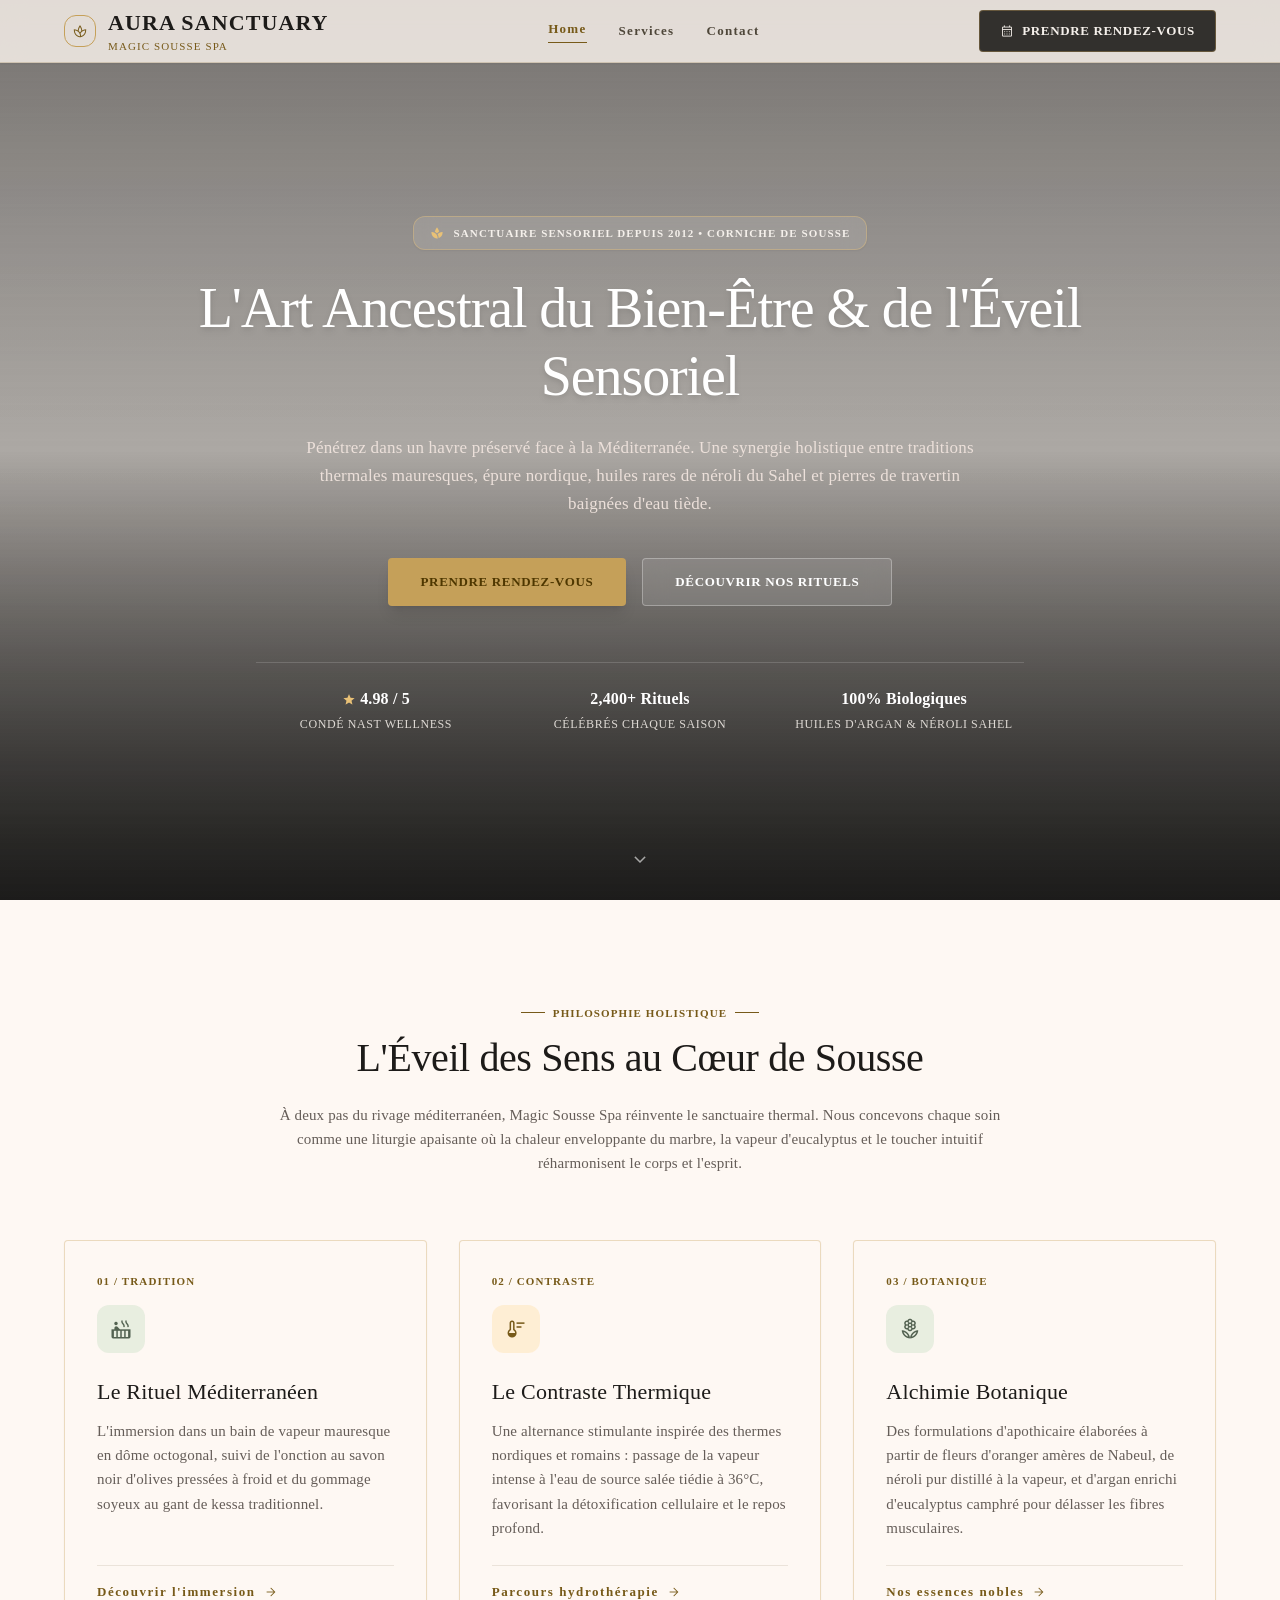
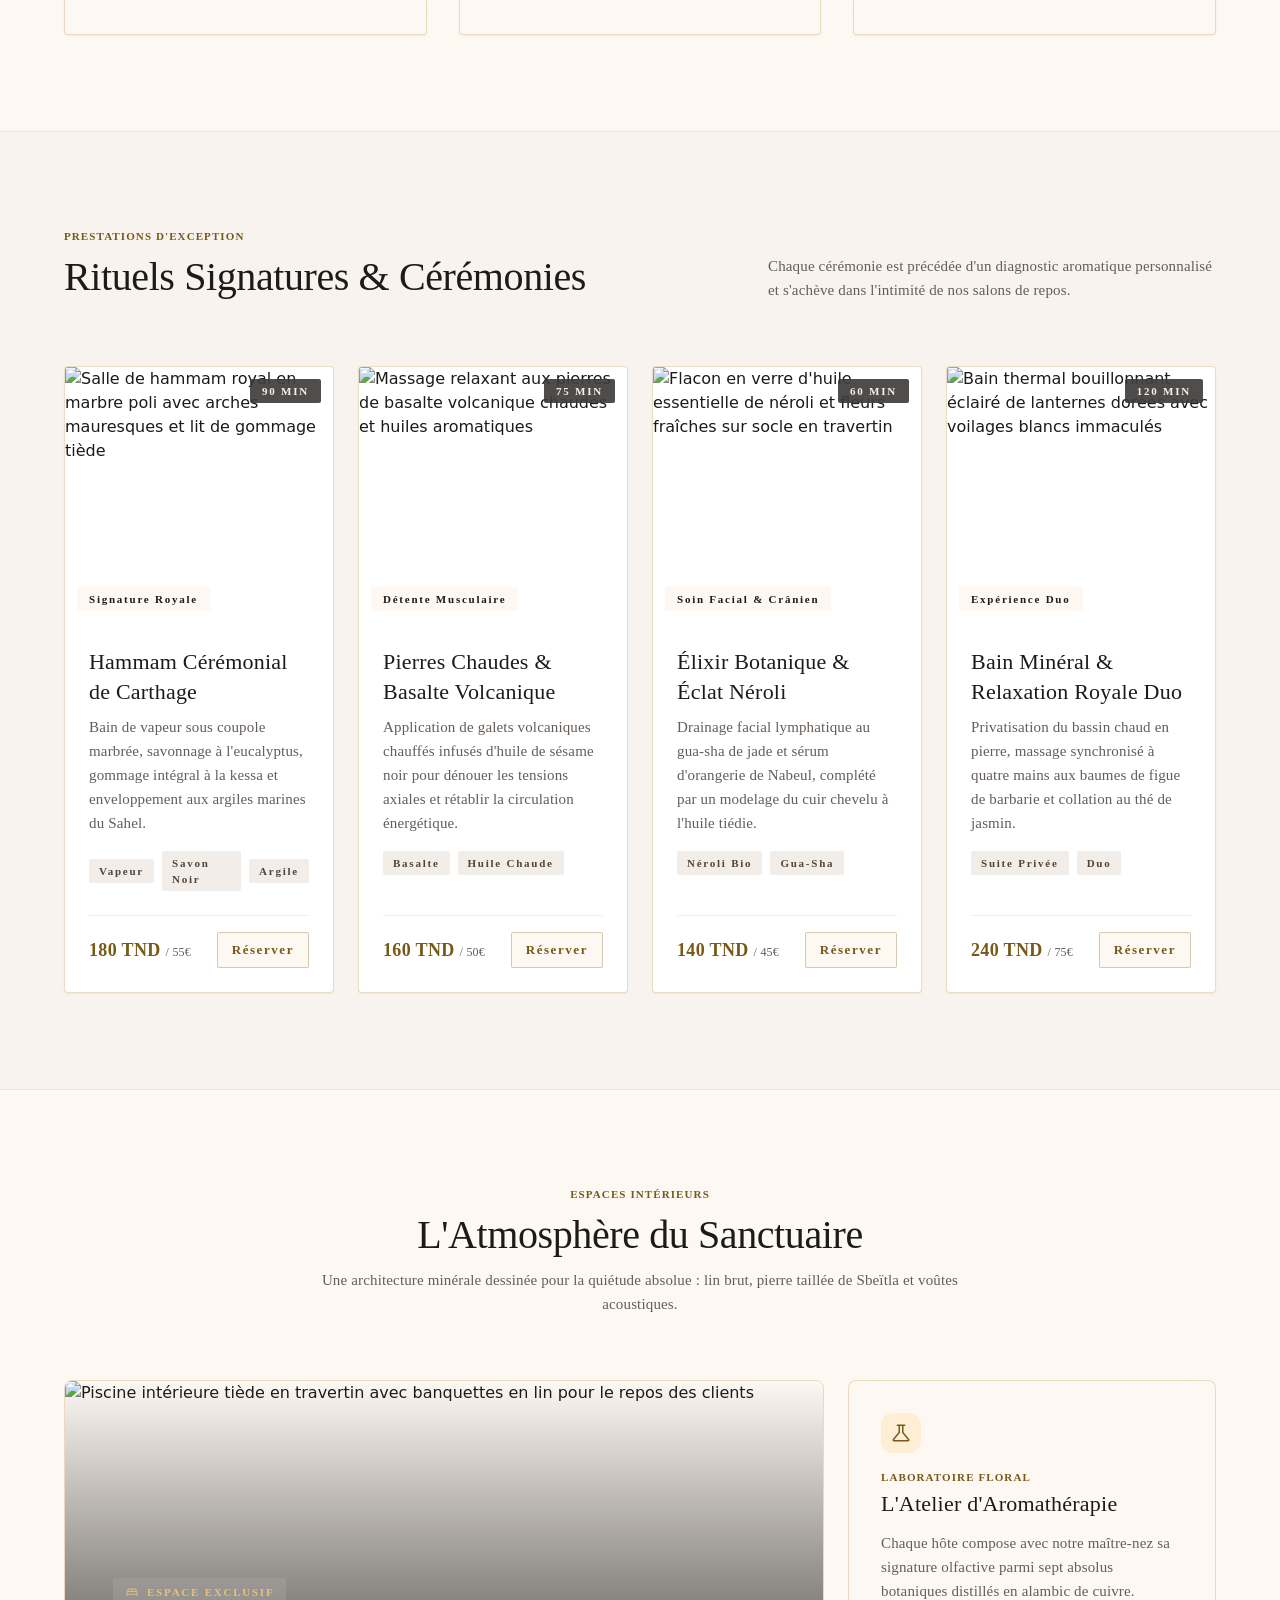
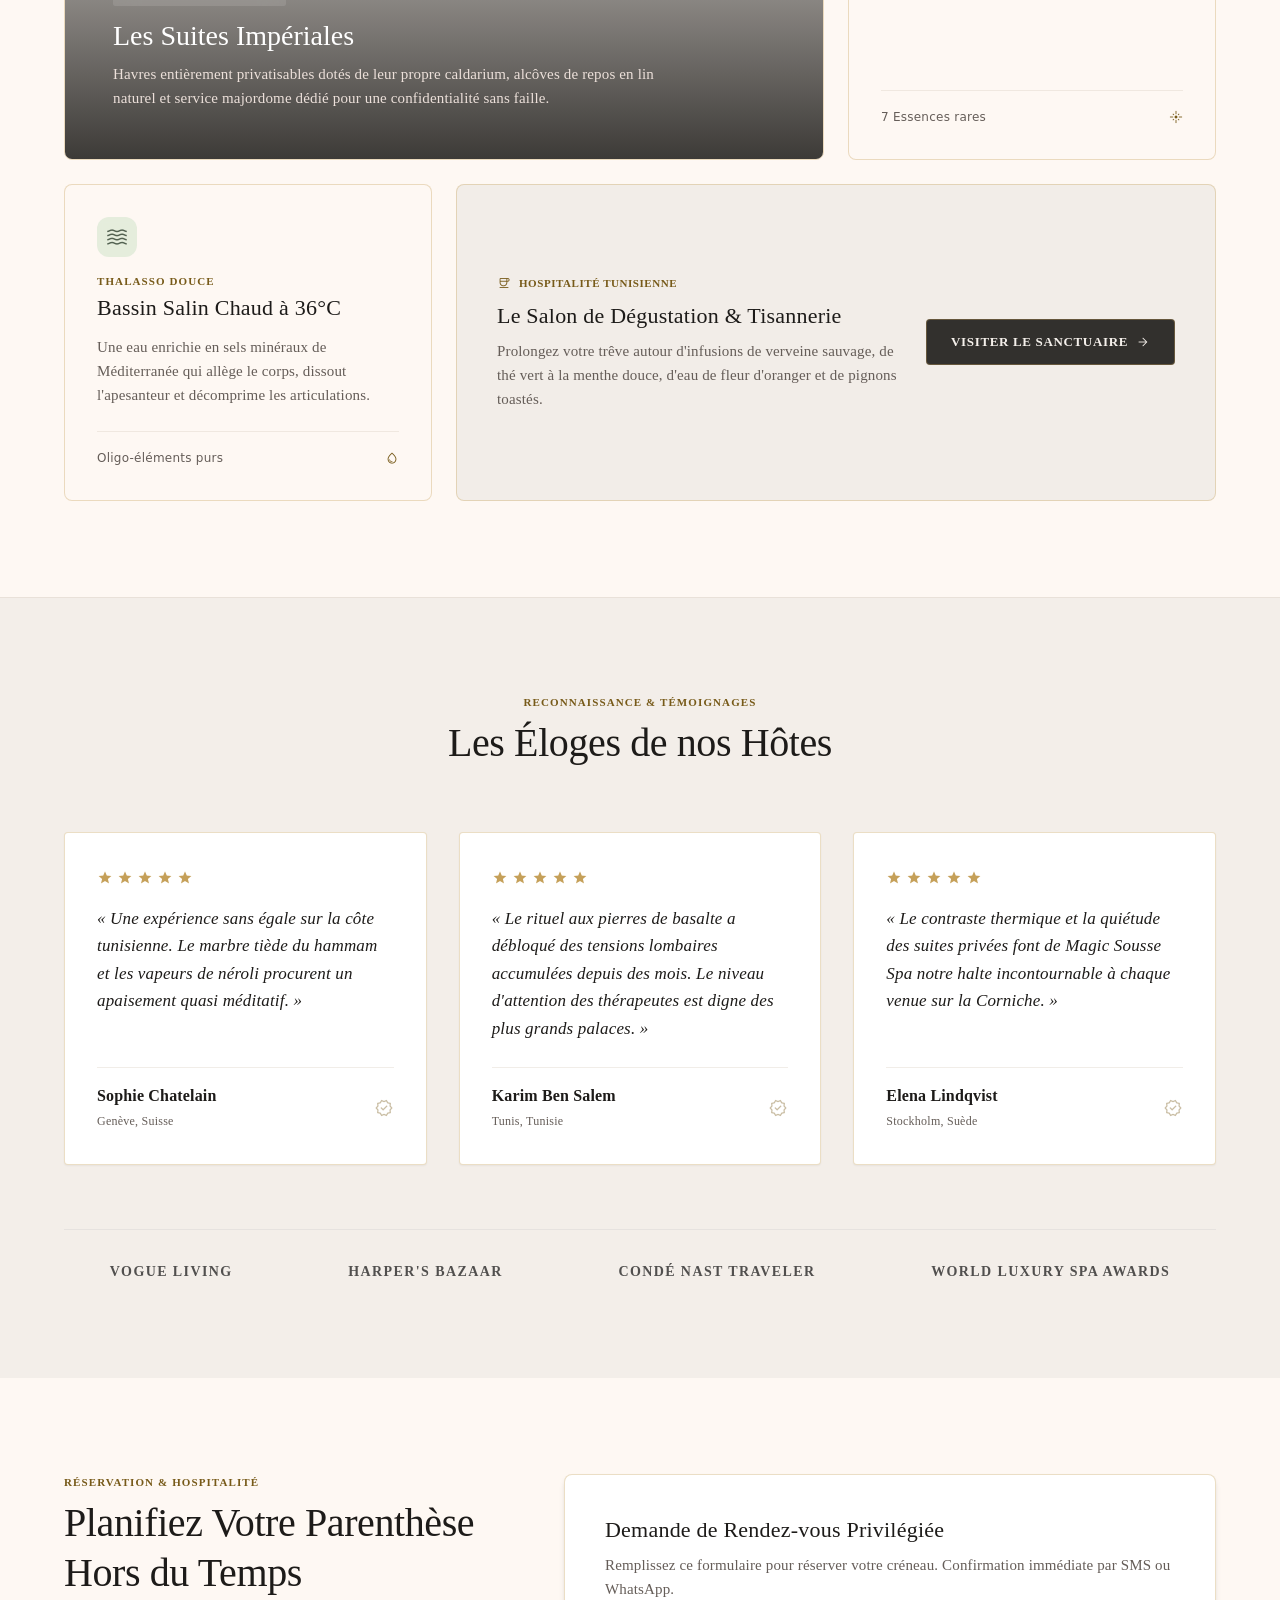
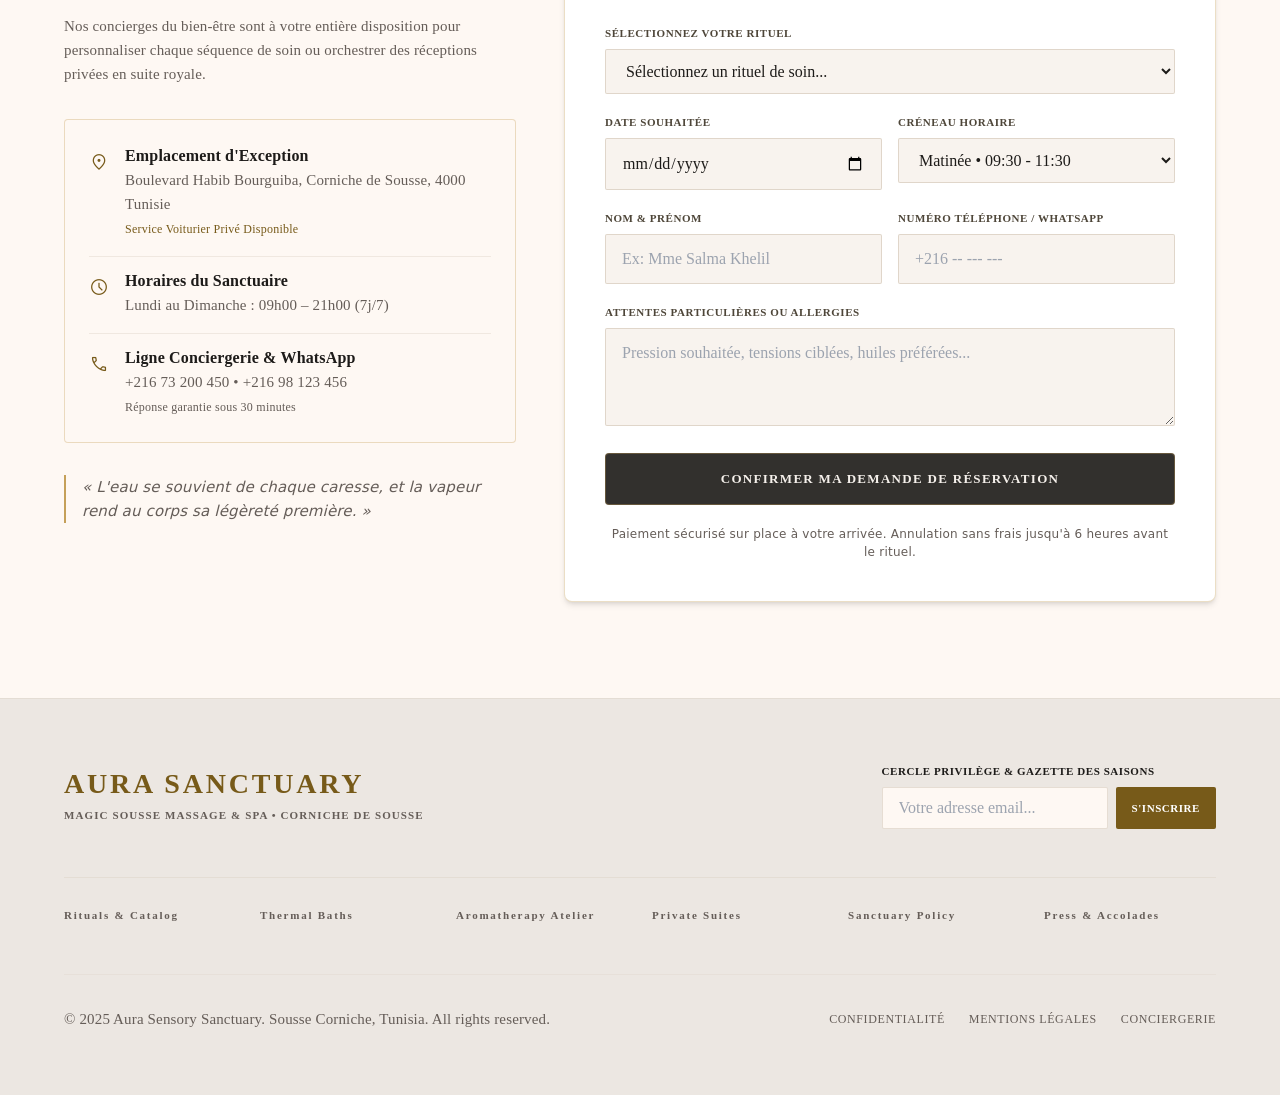
==== commit 83c3cd2e: "Production build: replace Tailwind CDN with compiled styles.css and add favicon Co-authored-by: Open" ====
--- a/index.html
+++ b/index.html
@@ -12,115 +12,8 @@
 <link href="https://fonts.googleapis.com/css2?family=Material+Symbols+Outlined:wght,FILL@100..700,0..1&amp;display=swap" rel="stylesheet"/>
 <link href="https://fonts.googleapis.com/css2?family=Material+Symbols+Outlined:wght,FILL@100..700,0..1&amp;display=swap" rel="stylesheet"/>
 <!-- Tailwind CSS -->
-<script src="https://cdn.tailwindcss.com?plugins=forms,container-queries"></script>
-<script id="tailwind-config">
-    tailwind.config = {
-      darkMode: "class",
-      theme: {
-        extend: {
-          "colors": {
-            "on-primary-fixed": "#261900",
-            "on-secondary-container": "#586755",
-            "primary-container": "#c5a059",
-            "surface-dim": "#ded9d4",
-            "on-secondary": "#ffffff",
-            "on-tertiary-fixed": "#201a17",
-            "on-primary-container": "#4e3700",
-            "on-background": "#1d1b19",
-            "outline": "#7f7667",
-            "on-error-container": "#93000a",
-            "surface-container-lowest": "#ffffff",
-            "surface-container-high": "#ece7e2",
-            "error": "#ba1a1a",
-            "background": "#fef8f3",
-            "on-secondary-fixed-variant": "#3c4b3a",
-            "tertiary-container": "#ada39d",
-            "surface-bright": "#fef8f3",
-            "surface": "#fef8f3",
-            "on-primary-fixed-variant": "#5d4201",
-            "tertiary-fixed-dim": "#cfc4be",
-            "primary-fixed-dim": "#e9c176",
-            "inverse-on-surface": "#f5f0eb",
-            "on-error": "#ffffff",
-            "surface-container-highest": "#e6e2dd",
-            "outline-variant": "#d1c5b4",
-            "secondary-fixed-dim": "#bbcbb6",
-            "surface-variant": "#e6e2dd",
-            "tertiary-fixed": "#ece0da",
-            "on-surface-variant": "#4e4639",
-            "inverse-primary": "#e9c176",
-            "on-tertiary-container": "#403a35",
-            "error-container": "#ffdad6",
-            "primary": "#775a19",
-            "on-surface": "#1d1b19",
-            "on-tertiary-fixed-variant": "#4d4541",
-            "secondary-container": "#d4e4ce",
-            "tertiary": "#655d58",
-            "secondary-fixed": "#d7e7d1",
-            "surface-container": "#f2ede8",
-            "surface-tint": "#775a19",
-            "on-secondary-fixed": "#111f11",
-            "secondary": "#536251",
-            "surface-container-low": "#f8f3ee",
-            "inverse-surface": "#32302d",
-            "on-primary": "#ffffff",
-            "primary-fixed": "#ffdea5",
-            "on-tertiary": "#ffffff"
-          },
-          "borderRadius": {
-            "DEFAULT": "0.125rem",
-            "lg": "0.25rem",
-            "xl": "0.5rem",
-            "full": "0.75rem"
-          },
-          "spacing": {
-            "margin": "1.25rem",
-            "space-xs": "0.25rem",
-            "space-lg": "1.5rem",
-            "space-3xl": "6rem",
-            "margin-desktop": "4rem",
-            "gutter-desktop": "2.5rem",
-            "gutter": "1.5rem",
-            "space-sm": "0.5rem",
-            "space-xl": "2.5rem",
-            "space-md": "1rem",
-            "margin-tablet": "2.5rem",
-            "space-2xl": "4rem"
-          },
-          "fontFamily": {
-            "headline-lg-mobile": ["Playfair Display"],
-            "body-md": ["Plus Jakarta Sans"],
-            "caption": ["Plus Jakarta Sans"],
-            "title-lg": ["Plus Jakarta Sans"],
-            "body-lg": ["Plus Jakarta Sans"],
-            "display-lg-mobile": ["Playfair Display"],
-            "label-lg": ["Plus Jakarta Sans"],
-            "display-lg": ["Playfair Display"],
-            "headline-sm": ["Playfair Display"],
-            "headline-lg": ["Playfair Display"],
-            "label-md": ["Plus Jakarta Sans"],
-            "title-md": ["Plus Jakarta Sans"],
-            "headline-md": ["Playfair Display"]
-          },
-          "fontSize": {
-            "headline-lg-mobile": ["28px", { "lineHeight": "36px", "letterSpacing": "0em", "fontWeight": "400" }],
-            "body-md": ["15px", { "lineHeight": "24px", "letterSpacing": "0.01em", "fontWeight": "400" }],
-            "caption": ["12px", { "lineHeight": "18px", "letterSpacing": "0.02em", "fontWeight": "400" }],
-            "title-lg": ["18px", { "lineHeight": "26px", "letterSpacing": "0.02em", "fontWeight": "600" }],
-            "body-lg": ["17px", { "lineHeight": "28px", "letterSpacing": "0.01em", "fontWeight": "400" }],
-            "display-lg-mobile": ["38px", { "lineHeight": "48px", "letterSpacing": "-0.01em", "fontWeight": "400" }],
-            "label-lg": ["13px", { "lineHeight": "18px", "letterSpacing": "0.12em", "fontWeight": "600" }],
-            "display-lg": ["56px", { "lineHeight": "68px", "letterSpacing": "-0.02em", "fontWeight": "400" }],
-            "headline-sm": ["22px", { "lineHeight": "30px", "letterSpacing": "0.01em", "fontWeight": "500" }],
-            "headline-lg": ["40px", { "lineHeight": "50px", "letterSpacing": "-0.01em", "fontWeight": "400" }],
-            "label-md": ["11px", { "lineHeight": "16px", "letterSpacing": "0.16em", "fontWeight": "600" }],
-            "title-md": ["16px", { "lineHeight": "24px", "letterSpacing": "0.01em", "fontWeight": "600" }],
-            "headline-md": ["28px", { "lineHeight": "36px", "letterSpacing": "0em", "fontWeight": "400" }]
-          }
-        },
-      },
-    }
-  </script>
+
+
 <style>
     .material-symbols-outlined {
       font-variation-settings: 'FILL' 0, 'wght' 300, 'GRAD' 0, 'opsz' 24;
@@ -140,6 +33,9 @@
       -webkit-backdrop-filter: blur(16px);
     }
   </style>
+<link rel="stylesheet" href="styles.css">
+<link rel="icon" type="image/svg+xml" href="favicon.svg">
+<link rel="shortcut icon" href="favicon.ico">
 </head>
 <body class="bg-background text-on-surface antialiased selection:bg-primary-container selection:text-on-primary-container">
 <!-- TOP NAVIGATION BAR (Docked, Floating, Transparent blur over Hero) -->
--- a/styles.css
+++ b/styles.css
@@ -0,0 +1 @@
+*,:after,:before{--tw-border-spacing-x:0;--tw-border-spacing-y:0;--tw-translate-x:0;--tw-translate-y:0;--tw-rotate:0;--tw-skew-x:0;--tw-skew-y:0;--tw-scale-x:1;--tw-scale-y:1;--tw-pan-x: ;--tw-pan-y: ;--tw-pinch-zoom: ;--tw-scroll-snap-strictness:proximity;--tw-gradient-from-position: ;--tw-gradient-via-position: ;--tw-gradient-to-position: ;--tw-ordinal: ;--tw-slashed-zero: ;--tw-numeric-figure: ;--tw-numeric-spacing: ;--tw-numeric-fraction: ;--tw-ring-inset: ;--tw-ring-offset-width:0px;--tw-ring-offset-color:#fff;--tw-ring-color:rgba(59,130,246,.5);--tw-ring-offset-shadow:0 0 #0000;--tw-ring-shadow:0 0 #0000;--tw-shadow:0 0 #0000;--tw-shadow-colored:0 0 #0000;--tw-blur: ;--tw-brightness: ;--tw-contrast: ;--tw-grayscale: ;--tw-hue-rotate: ;--tw-invert: ;--tw-saturate: ;--tw-sepia: ;--tw-drop-shadow: ;--tw-backdrop-blur: ;--tw-backdrop-brightness: ;--tw-backdrop-contrast: ;--tw-backdrop-grayscale: ;--tw-backdrop-hue-rotate: ;--tw-backdrop-invert: ;--tw-backdrop-opacity: ;--tw-backdrop-saturate: ;--tw-backdrop-sepia: ;--tw-contain-size: ;--tw-contain-layout: ;--tw-contain-paint: ;--tw-contain-style: }::backdrop{--tw-border-spacing-x:0;--tw-border-spacing-y:0;--tw-translate-x:0;--tw-translate-y:0;--tw-rotate:0;--tw-skew-x:0;--tw-skew-y:0;--tw-scale-x:1;--tw-scale-y:1;--tw-pan-x: ;--tw-pan-y: ;--tw-pinch-zoom: ;--tw-scroll-snap-strictness:proximity;--tw-gradient-from-position: ;--tw-gradient-via-position: ;--tw-gradient-to-position: ;--tw-ordinal: ;--tw-slashed-zero: ;--tw-numeric-figure: ;--tw-numeric-spacing: ;--tw-numeric-fraction: ;--tw-ring-inset: ;--tw-ring-offset-width:0px;--tw-ring-offset-color:#fff;--tw-ring-color:rgba(59,130,246,.5);--tw-ring-offset-shadow:0 0 #0000;--tw-ring-shadow:0 0 #0000;--tw-shadow:0 0 #0000;--tw-shadow-colored:0 0 #0000;--tw-blur: ;--tw-brightness: ;--tw-contrast: ;--tw-grayscale: ;--tw-hue-rotate: ;--tw-invert: ;--tw-saturate: ;--tw-sepia: ;--tw-drop-shadow: ;--tw-backdrop-blur: ;--tw-backdrop-brightness: ;--tw-backdrop-contrast: ;--tw-backdrop-grayscale: ;--tw-backdrop-hue-rotate: ;--tw-backdrop-invert: ;--tw-backdrop-opacity: ;--tw-backdrop-saturate: ;--tw-backdrop-sepia: ;--tw-contain-size: ;--tw-contain-layout: ;--tw-contain-paint: ;--tw-contain-style: }/*! tailwindcss v3.4.19 | MIT License | https://tailwindcss.com*/*,:after,:before{box-sizing:border-box;border:0 solid #e5e7eb}:after,:before{--tw-content:""}:host,html{line-height:1.5;-webkit-text-size-adjust:100%;-moz-tab-size:4;-o-tab-size:4;tab-size:4;font-family:ui-sans-serif,system-ui,sans-serif,Apple Color Emoji,Segoe UI Emoji,Segoe UI Symbol,Noto Color Emoji;font-feature-settings:normal;font-variation-settings:normal;-webkit-tap-highlight-color:transparent}body{margin:0;line-height:inherit}hr{height:0;color:inherit;border-top-width:1px}abbr:where([title]){-webkit-text-decoration:underline dotted;text-decoration:underline dotted}h1,h2,h3,h4,h5,h6{font-size:inherit;font-weight:inherit}a{color:inherit;text-decoration:inherit}b,strong{font-weight:bolder}code,kbd,pre,samp{font-family:ui-monospace,SFMono-Regular,Menlo,Monaco,Consolas,Liberation Mono,Courier New,monospace;font-feature-settings:normal;font-variation-settings:normal;font-size:1em}small{font-size:80%}sub,sup{font-size:75%;line-height:0;position:relative;vertical-align:baseline}sub{bottom:-.25em}sup{top:-.5em}table{text-indent:0;border-color:inherit;border-collapse:collapse}button,input,optgroup,select,textarea{font-family:inherit;font-feature-settings:inherit;font-variation-settings:inherit;font-size:100%;font-weight:inherit;line-height:inherit;letter-spacing:inherit;color:inherit;margin:0;padding:0}button,select{text-transform:none}button,input:where([type=button]),input:where([type=reset]),input:where([type=submit]){-webkit-appearance:button;background-color:transparent;background-image:none}:-moz-focusring{outline:auto}:-moz-ui-invalid{box-shadow:none}progress{vertical-align:baseline}::-webkit-inner-spin-button,::-webkit-outer-spin-button{height:auto}[type=search]{-webkit-appearance:textfield;outline-offset:-2px}::-webkit-search-decoration{-webkit-appearance:none}::-webkit-file-upload-button{-webkit-appearance:button;font:inherit}summary{display:list-item}blockquote,dd,dl,figure,h1,h2,h3,h4,h5,h6,hr,p,pre{margin:0}fieldset{margin:0}fieldset,legend{padding:0}menu,ol,ul{list-style:none;margin:0;padding:0}dialog{padding:0}textarea{resize:vertical}input::-moz-placeholder,textarea::-moz-placeholder{opacity:1;color:#9ca3af}input::placeholder,textarea::placeholder{opacity:1;color:#9ca3af}[role=button],button{cursor:pointer}:disabled{cursor:default}audio,canvas,embed,iframe,img,object,svg,video{display:block;vertical-align:middle}img,video{max-width:100%;height:auto}[hidden]:where(:not([hidden=until-found])){display:none}.container{width:100%}@media (min-width:640px){.container{max-width:640px}}@media (min-width:768px){.container{max-width:768px}}@media (min-width:1024px){.container{max-width:1024px}}@media (min-width:1280px){.container{max-width:1280px}}@media (min-width:1536px){.container{max-width:1536px}}.pointer-events-none{pointer-events:none}.fixed{position:fixed}.absolute{position:absolute}.relative{position:relative}.inset-0{inset:0}.-top-3\.5{top:-.875rem}.bottom-3{bottom:.75rem}.bottom-6{bottom:1.5rem}.left-0{left:0}.left-1\/2{left:50%}.left-3{left:.75rem}.left-4{left:1rem}.left-6{left:1.5rem}.right-3{right:.75rem}.right-4{right:1rem}.right-6{right:1.5rem}.top-0{top:0}.top-1\/2{top:50%}.top-1\/3{top:33.333333%}.top-3{top:.75rem}.top-4{top:1rem}.z-0{z-index:0}.z-10{z-index:10}.z-50{z-index:50}.mx-auto{margin-left:auto;margin-right:auto}.-mt-1{margin-top:-.25rem}.mb-1{margin-bottom:.25rem}.mb-10{margin-bottom:2.5rem}.mb-12{margin-bottom:3rem}.mb-14{margin-bottom:3.5rem}.mb-16{margin-bottom:4rem}.mb-2{margin-bottom:.5rem}.mb-3{margin-bottom:.75rem}.mb-4{margin-bottom:1rem}.mb-5{margin-bottom:1.25rem}.mb-6{margin-bottom:1.5rem}.mb-space-2xl{margin-bottom:4rem}.mb-space-lg{margin-bottom:1.5rem}.mb-space-md{margin-bottom:1rem}.mb-space-sm{margin-bottom:.5rem}.mb-space-xl{margin-bottom:2.5rem}.mr-1{margin-right:.25rem}.mt-0\.5{margin-top:.125rem}.mt-1{margin-top:.25rem}.mt-12{margin-top:3rem}.mt-2{margin-top:.5rem}.mt-4{margin-top:1rem}.mt-6{margin-top:1.5rem}.line-clamp-2{overflow:hidden;display:-webkit-box;-webkit-box-orient:vertical;-webkit-line-clamp:2}.block{display:block}.flex{display:flex}.inline-flex{display:inline-flex}.table{display:table}.grid{display:grid}.hidden{display:none}.h-1\.5{height:.375rem}.h-10{height:2.5rem}.h-12{height:3rem}.h-64{height:16rem}.h-72{height:18rem}.h-8{height:2rem}.h-\[1px\]{height:1px}.h-\[450px\]{height:450px}.h-\[600px\]{height:600px}.h-full{height:100%}.min-h-\[380px\]{min-height:380px}.min-h-\[640px\]{min-height:640px}.min-h-screen{min-height:100vh}.w-1\.5{width:.375rem}.w-10{width:2.5rem}.w-12{width:3rem}.w-6{width:1.5rem}.w-8{width:2rem}.w-\[600px\]{width:600px}.w-full{width:100%}.max-w-2xl{max-width:42rem}.max-w-3xl{max-width:48rem}.max-w-4xl{max-width:56rem}.max-w-5xl{max-width:64rem}.max-w-7xl{max-width:80rem}.max-w-lg{max-width:32rem}.max-w-md{max-width:28rem}.max-w-sm{max-width:24rem}.max-w-xl{max-width:36rem}.flex-1{flex:1 1 0%}.flex-shrink-0{flex-shrink:0}.-translate-x-1\/2{--tw-translate-x:-50%}.-translate-x-1\/2,.-translate-y-1\/2{transform:translate(var(--tw-translate-x),var(--tw-translate-y)) rotate(var(--tw-rotate)) skewX(var(--tw-skew-x)) skewY(var(--tw-skew-y)) scaleX(var(--tw-scale-x)) scaleY(var(--tw-scale-y))}.-translate-y-1\/2{--tw-translate-y:-50%}.scale-105{--tw-scale-x:1.05;--tw-scale-y:1.05}.scale-105,.transform{transform:translate(var(--tw-translate-x),var(--tw-translate-y)) rotate(var(--tw-rotate)) skewX(var(--tw-skew-x)) skewY(var(--tw-skew-y)) scaleX(var(--tw-scale-x)) scaleY(var(--tw-scale-y))}@keyframes bounce{0%,to{transform:translateY(-25%);animation-timing-function:cubic-bezier(.8,0,1,1)}50%{transform:none;animation-timing-function:cubic-bezier(0,0,.2,1)}}.animate-bounce{animation:bounce 1s infinite}@keyframes pulse{50%{opacity:.5}}.animate-pulse{animation:pulse 2s cubic-bezier(.4,0,.6,1) infinite}.cursor-pointer{cursor:pointer}.select-none{-webkit-user-select:none;-moz-user-select:none;user-select:none}.grid-cols-1{grid-template-columns:repeat(1,minmax(0,1fr))}.grid-cols-2{grid-template-columns:repeat(2,minmax(0,1fr))}.flex-col{flex-direction:column}.flex-wrap{flex-wrap:wrap}.items-start{align-items:flex-start}.items-center{align-items:center}.items-stretch{align-items:stretch}.justify-end{justify-content:flex-end}.justify-center{justify-content:center}.justify-between{justify-content:space-between}.justify-around{justify-content:space-around}.gap-1{gap:.25rem}.gap-10{gap:2.5rem}.gap-12{gap:3rem}.gap-2{gap:.5rem}.gap-2\.5{gap:.625rem}.gap-3{gap:.75rem}.gap-4{gap:1rem}.gap-6{gap:1.5rem}.gap-8{gap:2rem}.gap-gutter-desktop{gap:2.5rem}.gap-x-6{-moz-column-gap:1.5rem;column-gap:1.5rem}.gap-y-2{row-gap:.5rem}.space-x-1>:not([hidden])~:not([hidden]){--tw-space-x-reverse:0;margin-right:calc(.25rem*var(--tw-space-x-reverse));margin-left:calc(.25rem*(1 - var(--tw-space-x-reverse)))}.space-x-1\.5>:not([hidden])~:not([hidden]){--tw-space-x-reverse:0;margin-right:calc(.375rem*var(--tw-space-x-reverse));margin-left:calc(.375rem*(1 - var(--tw-space-x-reverse)))}.space-x-2>:not([hidden])~:not([hidden]){--tw-space-x-reverse:0;margin-right:calc(.5rem*var(--tw-space-x-reverse));margin-left:calc(.5rem*(1 - var(--tw-space-x-reverse)))}.space-x-3>:not([hidden])~:not([hidden]){--tw-space-x-reverse:0;margin-right:calc(.75rem*var(--tw-space-x-reverse));margin-left:calc(.75rem*(1 - var(--tw-space-x-reverse)))}.space-x-4>:not([hidden])~:not([hidden]){--tw-space-x-reverse:0;margin-right:calc(1rem*var(--tw-space-x-reverse));margin-left:calc(1rem*(1 - var(--tw-space-x-reverse)))}.space-x-6>:not([hidden])~:not([hidden]){--tw-space-x-reverse:0;margin-right:calc(1.5rem*var(--tw-space-x-reverse));margin-left:calc(1.5rem*(1 - var(--tw-space-x-reverse)))}.space-x-8>:not([hidden])~:not([hidden]){--tw-space-x-reverse:0;margin-right:calc(2rem*var(--tw-space-x-reverse));margin-left:calc(2rem*(1 - var(--tw-space-x-reverse)))}.space-y-1\.5>:not([hidden])~:not([hidden]){--tw-space-y-reverse:0;margin-top:calc(.375rem*(1 - var(--tw-space-y-reverse)));margin-bottom:calc(.375rem*var(--tw-space-y-reverse))}.space-y-12>:not([hidden])~:not([hidden]){--tw-space-y-reverse:0;margin-top:calc(3rem*(1 - var(--tw-space-y-reverse)));margin-bottom:calc(3rem*var(--tw-space-y-reverse))}.space-y-2>:not([hidden])~:not([hidden]){--tw-space-y-reverse:0;margin-top:calc(.5rem*(1 - var(--tw-space-y-reverse)));margin-bottom:calc(.5rem*var(--tw-space-y-reverse))}.space-y-3>:not([hidden])~:not([hidden]){--tw-space-y-reverse:0;margin-top:calc(.75rem*(1 - var(--tw-space-y-reverse)));margin-bottom:calc(.75rem*var(--tw-space-y-reverse))}.space-y-4>:not([hidden])~:not([hidden]){--tw-space-y-reverse:0;margin-top:calc(1rem*(1 - var(--tw-space-y-reverse)));margin-bottom:calc(1rem*var(--tw-space-y-reverse))}.space-y-5>:not([hidden])~:not([hidden]){--tw-space-y-reverse:0;margin-top:calc(1.25rem*(1 - var(--tw-space-y-reverse)));margin-bottom:calc(1.25rem*var(--tw-space-y-reverse))}.space-y-6>:not([hidden])~:not([hidden]){--tw-space-y-reverse:0;margin-top:calc(1.5rem*(1 - var(--tw-space-y-reverse)));margin-bottom:calc(1.5rem*var(--tw-space-y-reverse))}.space-y-8>:not([hidden])~:not([hidden]){--tw-space-y-reverse:0;margin-top:calc(2rem*(1 - var(--tw-space-y-reverse)));margin-bottom:calc(2rem*var(--tw-space-y-reverse))}.overflow-hidden{overflow:hidden}.scroll-smooth{scroll-behavior:smooth}.rounded{border-radius:.125rem}.rounded-2xl{border-radius:1rem}.rounded-full{border-radius:.75rem}.rounded-lg{border-radius:.25rem}.rounded-xl{border-radius:.5rem}.border{border-width:1px}.border-2{border-width:2px}.border-y{border-top-width:1px}.border-b,.border-y{border-bottom-width:1px}.border-l-2{border-left-width:2px}.border-t{border-top-width:1px}.border-outline-variant\/20{border-color:hsla(35,24%,76%,.2)}.border-outline-variant\/30{border-color:hsla(35,24%,76%,.3)}.border-outline-variant\/40{border-color:hsla(35,24%,76%,.4)}.border-outline-variant\/50{border-color:hsla(35,24%,76%,.5)}.border-outline-variant\/60{border-color:hsla(35,24%,76%,.6)}.border-primary{--tw-border-opacity:1;border-color:rgb(119 90 25/var(--tw-border-opacity,1))}.border-primary-container{--tw-border-opacity:1;border-color:rgb(197 160 89/var(--tw-border-opacity,1))}.border-primary-container\/30{border-color:rgba(197,160,89,.3)}.border-primary-container\/40{border-color:rgba(197,160,89,.4)}.border-primary-fixed-dim\/40{border-color:hsla(39,72%,69%,.4)}.border-primary\/20{border-color:rgba(119,90,25,.2)}.border-primary\/30{border-color:rgba(119,90,25,.3)}.border-secondary{--tw-border-opacity:1;border-color:rgb(83 98 81/var(--tw-border-opacity,1))}.border-secondary\/30{border-color:rgba(83,98,81,.3)}.border-transparent{border-color:transparent}.border-white\/15{border-color:hsla(0,0%,100%,.15)}.border-white\/30{border-color:hsla(0,0%,100%,.3)}.bg-\[\#2B2521\]{--tw-bg-opacity:1;background-color:rgb(43 37 33/var(--tw-bg-opacity,1))}.bg-background{--tw-bg-opacity:1;background-color:rgb(254 248 243/var(--tw-bg-opacity,1))}.bg-inverse-surface{--tw-bg-opacity:1;background-color:rgb(50 48 45/var(--tw-bg-opacity,1))}.bg-inverse-surface\/85{background-color:rgba(50,48,45,.85)}.bg-primary{--tw-bg-opacity:1;background-color:rgb(119 90 25/var(--tw-bg-opacity,1))}.bg-primary-container{--tw-bg-opacity:1;background-color:rgb(197 160 89/var(--tw-bg-opacity,1))}.bg-primary-container\/10{background-color:rgba(197,160,89,.1)}.bg-primary-fixed\/40{background-color:rgba(255,222,165,.4)}.bg-primary\/10{background-color:rgba(119,90,25,.1)}.bg-secondary{--tw-bg-opacity:1;background-color:rgb(83 98 81/var(--tw-bg-opacity,1))}.bg-secondary-container\/40{background-color:rgba(212,228,206,.4)}.bg-secondary-container\/50{background-color:rgba(212,228,206,.5)}.bg-secondary-container\/60{background-color:rgba(212,228,206,.6)}.bg-surface{--tw-bg-opacity:1;background-color:rgb(254 248 243/var(--tw-bg-opacity,1))}.bg-surface-container{--tw-bg-opacity:1;background-color:rgb(242 237 232/var(--tw-bg-opacity,1))}.bg-surface-container-high{--tw-bg-opacity:1;background-color:rgb(236 231 226/var(--tw-bg-opacity,1))}.bg-surface-container-high\/60{background-color:hsla(30,21%,91%,.6)}.bg-surface-container-low{--tw-bg-opacity:1;background-color:rgb(248 243 238/var(--tw-bg-opacity,1))}.bg-surface-container-low\/60{background-color:hsla(30,42%,95%,.6)}.bg-surface-container-low\/70{background-color:hsla(30,42%,95%,.7)}.bg-surface-container-lowest{--tw-bg-opacity:1;background-color:rgb(255 255 255/var(--tw-bg-opacity,1))}.bg-surface-container-lowest\/20{background-color:hsla(0,0%,100%,.2)}.bg-surface-container-lowest\/50{background-color:hsla(0,0%,100%,.5)}.bg-surface-container-lowest\/70{background-color:hsla(0,0%,100%,.7)}.bg-surface-container-lowest\/80{background-color:hsla(0,0%,100%,.8)}.bg-surface-container-lowest\/90{background-color:hsla(0,0%,100%,.9)}.bg-surface\/10{background-color:hsla(27,85%,97%,.1)}.bg-surface\/60{background-color:hsla(27,85%,97%,.6)}.bg-surface\/80{background-color:hsla(27,85%,97%,.8)}.bg-surface\/90{background-color:hsla(27,85%,97%,.9)}.bg-surface\/95{background-color:hsla(27,85%,97%,.95)}.bg-white\/10{background-color:hsla(0,0%,100%,.1)}.bg-gradient-to-b{background-image:linear-gradient(to bottom,var(--tw-gradient-stops))}.bg-gradient-to-t{background-image:linear-gradient(to top,var(--tw-gradient-stops))}.from-background{--tw-gradient-from:#fef8f3 var(--tw-gradient-from-position);--tw-gradient-to:hsla(27,85%,97%,0) var(--tw-gradient-to-position);--tw-gradient-stops:var(--tw-gradient-from),var(--tw-gradient-to)}.from-black\/40{--tw-gradient-from:rgba(0,0,0,.4) var(--tw-gradient-from-position);--tw-gradient-to:transparent var(--tw-gradient-to-position);--tw-gradient-stops:var(--tw-gradient-from),var(--tw-gradient-to)}.from-inverse-surface\/80{--tw-gradient-from:rgba(50,48,45,.8) var(--tw-gradient-from-position);--tw-gradient-to:rgba(50,48,45,0) var(--tw-gradient-to-position);--tw-gradient-stops:var(--tw-gradient-from),var(--tw-gradient-to)}.from-inverse-surface\/90{--tw-gradient-from:rgba(50,48,45,.9) var(--tw-gradient-from-position);--tw-gradient-to:rgba(50,48,45,0) var(--tw-gradient-to-position);--tw-gradient-stops:var(--tw-gradient-from),var(--tw-gradient-to)}.from-inverse-surface\/95{--tw-gradient-from:rgba(50,48,45,.95) var(--tw-gradient-from-position);--tw-gradient-to:rgba(50,48,45,0) var(--tw-gradient-to-position);--tw-gradient-stops:var(--tw-gradient-from),var(--tw-gradient-to)}.from-transparent{--tw-gradient-from:transparent var(--tw-gradient-from-position);--tw-gradient-to:transparent var(--tw-gradient-to-position);--tw-gradient-stops:var(--tw-gradient-from),var(--tw-gradient-to)}.via-inverse-surface\/40{--tw-gradient-to:rgba(50,48,45,0) var(--tw-gradient-to-position);--tw-gradient-stops:var(--tw-gradient-from),rgba(50,48,45,.4) var(--tw-gradient-via-position),var(--tw-gradient-to)}.via-inverse-surface\/50{--tw-gradient-to:rgba(50,48,45,0) var(--tw-gradient-to-position);--tw-gradient-stops:var(--tw-gradient-from),rgba(50,48,45,.5) var(--tw-gradient-via-position),var(--tw-gradient-to)}.via-inverse-surface\/60{--tw-gradient-to:rgba(50,48,45,0) var(--tw-gradient-to-position);--tw-gradient-stops:var(--tw-gradient-from),rgba(50,48,45,.6) var(--tw-gradient-via-position),var(--tw-gradient-to)}.via-transparent{--tw-gradient-to:transparent var(--tw-gradient-to-position);--tw-gradient-stops:var(--tw-gradient-from),transparent var(--tw-gradient-via-position),var(--tw-gradient-to)}.to-background\/90{--tw-gradient-to:hsla(27,85%,97%,.9) var(--tw-gradient-to-position)}.to-black\/20{--tw-gradient-to:rgba(0,0,0,.2) var(--tw-gradient-to-position)}.to-black\/60{--tw-gradient-to:rgba(0,0,0,.6) var(--tw-gradient-to-position)}.to-inverse-surface\/30{--tw-gradient-to:rgba(50,48,45,.3) var(--tw-gradient-to-position)}.to-inverse-surface\/75{--tw-gradient-to:rgba(50,48,45,.75) var(--tw-gradient-to-position)}.to-transparent{--tw-gradient-to:transparent var(--tw-gradient-to-position)}.bg-cover{background-size:cover}.bg-center{background-position:50%}.object-cover{-o-object-fit:cover;object-fit:cover}.object-center{-o-object-position:center;object-position:center}.p-1{padding:.25rem}.p-2{padding:.5rem}.p-3{padding:.75rem}.p-4{padding:1rem}.p-6{padding:1.5rem}.p-8{padding:2rem}.p-space-lg{padding:1.5rem}.p-space-xl{padding:2.5rem}.px-10{padding-left:2.5rem;padding-right:2.5rem}.px-2\.5{padding-left:.625rem;padding-right:.625rem}.px-3{padding-left:.75rem;padding-right:.75rem}.px-3\.5{padding-left:.875rem;padding-right:.875rem}.px-4{padding-left:1rem;padding-right:1rem}.px-5{padding-left:1.25rem;padding-right:1.25rem}.px-6{padding-left:1.5rem;padding-right:1.5rem}.px-8{padding-left:2rem;padding-right:2rem}.px-gutter{padding-left:1.5rem;padding-right:1.5rem}.py-1{padding-top:.25rem;padding-bottom:.25rem}.py-1\.5{padding-top:.375rem;padding-bottom:.375rem}.py-16{padding-top:4rem;padding-bottom:4rem}.py-2{padding-top:.5rem;padding-bottom:.5rem}.py-2\.5{padding-top:.625rem;padding-bottom:.625rem}.py-20{padding-top:5rem;padding-bottom:5rem}.py-3{padding-top:.75rem;padding-bottom:.75rem}.py-3\.5{padding-top:.875rem;padding-bottom:.875rem}.py-4{padding-top:1rem;padding-bottom:1rem}.py-space-2xl{padding-top:4rem;padding-bottom:4rem}.py-space-3xl{padding-top:6rem;padding-bottom:6rem}.py-space-sm{padding-top:.5rem;padding-bottom:.5rem}.pb-1{padding-bottom:.25rem}.pb-16{padding-bottom:4rem}.pb-2{padding-bottom:.5rem}.pb-4{padding-bottom:1rem}.pb-6,.pb-space-lg{padding-bottom:1.5rem}.pb-space-xl{padding-bottom:2.5rem}.pl-3{padding-left:.75rem}.pl-4{padding-left:1rem}.pt-2{padding-top:.5rem}.pt-20{padding-top:5rem}.pt-24{padding-top:6rem}.pt-28{padding-top:7rem}.pt-3{padding-top:.75rem}.pt-4{padding-top:1rem}.pt-6{padding-top:1.5rem}.pt-8{padding-top:2rem}.pt-space-md{padding-top:1rem}.text-left{text-align:left}.text-center{text-align:center}.font-body-lg,.font-body-md,.font-caption{font-family:Plus Jakarta Sans}.font-display-lg-mobile,.font-headline-lg,.font-headline-lg-mobile,.font-headline-md,.font-headline-sm{font-family:Playfair Display}.font-label-lg,.font-label-md,.font-title-lg,.font-title-md{font-family:Plus Jakarta Sans}.text-2xl{font-size:1.5rem;line-height:2rem}.text-3xl{font-size:1.875rem;line-height:2.25rem}.text-base{font-size:1rem;line-height:1.5rem}.text-body-lg{font-size:17px;line-height:28px}.text-body-lg,.text-body-md{letter-spacing:.01em;font-weight:400}.text-body-md{font-size:15px;line-height:24px}.text-caption{font-size:12px;line-height:18px;letter-spacing:.02em;font-weight:400}.text-display-lg-mobile{font-size:38px;line-height:48px;letter-spacing:-.01em;font-weight:400}.text-headline-lg-mobile,.text-headline-md{font-size:28px;line-height:36px;letter-spacing:0;font-weight:400}.text-headline-sm{font-size:22px;line-height:30px;letter-spacing:.01em;font-weight:500}.text-label-lg{font-size:13px;line-height:18px;letter-spacing:.12em;font-weight:600}.text-label-md{font-size:11px;line-height:16px;letter-spacing:.16em;font-weight:600}.text-lg{font-size:1.125rem;line-height:1.75rem}.text-sm{font-size:.875rem;line-height:1.25rem}.text-title-lg{font-size:18px;line-height:26px;letter-spacing:.02em;font-weight:600}.text-title-md{font-size:16px;line-height:24px;letter-spacing:.01em;font-weight:600}.text-xl{font-size:1.25rem;line-height:1.75rem}.text-xs{font-size:.75rem;line-height:1rem}.font-bold{font-weight:700}.font-light{font-weight:300}.font-medium{font-weight:500}.font-normal{font-weight:400}.font-semibold{font-weight:600}.uppercase{text-transform:uppercase}.italic{font-style:italic}.leading-relaxed{line-height:1.625}.leading-snug{line-height:1.375}.leading-tight{line-height:1.25}.tracking-tight{letter-spacing:-.025em}.tracking-wider{letter-spacing:.05em}.tracking-widest{letter-spacing:.1em}.text-\[\#F5F0EB\],.text-inverse-on-surface{--tw-text-opacity:1;color:rgb(245 240 235/var(--tw-text-opacity,1))}.text-on-primary{--tw-text-opacity:1;color:rgb(255 255 255/var(--tw-text-opacity,1))}.text-on-primary-container{--tw-text-opacity:1;color:rgb(78 55 0/var(--tw-text-opacity,1))}.text-on-secondary-container{--tw-text-opacity:1;color:rgb(88 103 85/var(--tw-text-opacity,1))}.text-on-surface{--tw-text-opacity:1;color:rgb(29 27 25/var(--tw-text-opacity,1))}.text-on-surface-variant{--tw-text-opacity:1;color:rgb(78 70 57/var(--tw-text-opacity,1))}.text-outline-variant{--tw-text-opacity:1;color:rgb(209 197 180/var(--tw-text-opacity,1))}.text-primary{--tw-text-opacity:1;color:rgb(119 90 25/var(--tw-text-opacity,1))}.text-primary-container{--tw-text-opacity:1;color:rgb(197 160 89/var(--tw-text-opacity,1))}.text-primary-fixed{--tw-text-opacity:1;color:rgb(255 222 165/var(--tw-text-opacity,1))}.text-primary-fixed-dim{--tw-text-opacity:1;color:rgb(233 193 118/var(--tw-text-opacity,1))}.text-primary\/40{color:rgba(119,90,25,.4)}.text-secondary{--tw-text-opacity:1;color:rgb(83 98 81/var(--tw-text-opacity,1))}.text-surface{--tw-text-opacity:1;color:rgb(254 248 243/var(--tw-text-opacity,1))}.text-surface-container{--tw-text-opacity:1;color:rgb(242 237 232/var(--tw-text-opacity,1))}.text-surface-container-lowest{--tw-text-opacity:1;color:rgb(255 255 255/var(--tw-text-opacity,1))}.text-surface-dim{--tw-text-opacity:1;color:rgb(222 217 212/var(--tw-text-opacity,1))}.text-tertiary{--tw-text-opacity:1;color:rgb(101 93 88/var(--tw-text-opacity,1))}.text-tertiary-fixed{--tw-text-opacity:1;color:rgb(236 224 218/var(--tw-text-opacity,1))}.text-white{--tw-text-opacity:1;color:rgb(255 255 255/var(--tw-text-opacity,1))}.text-white\/60{color:hsla(0,0%,100%,.6)}.antialiased{-webkit-font-smoothing:antialiased;-moz-osx-font-smoothing:grayscale}.opacity-75{opacity:.75}.opacity-95{opacity:.95}.mix-blend-multiply{mix-blend-mode:multiply}.shadow-lg{--tw-shadow:0 10px 15px -3px rgba(0,0,0,.1),0 4px 6px -4px rgba(0,0,0,.1);--tw-shadow-colored:0 10px 15px -3px var(--tw-shadow-color),0 4px 6px -4px var(--tw-shadow-color)}.shadow-lg,.shadow-md{box-shadow:var(--tw-ring-offset-shadow,0 0 #0000),var(--tw-ring-shadow,0 0 #0000),var(--tw-shadow)}.shadow-md{--tw-shadow:0 4px 6px -1px rgba(0,0,0,.1),0 2px 4px -2px rgba(0,0,0,.1);--tw-shadow-colored:0 4px 6px -1px var(--tw-shadow-color),0 2px 4px -2px var(--tw-shadow-color)}.shadow-sm{--tw-shadow:0 1px 2px 0 rgba(0,0,0,.05);--tw-shadow-colored:0 1px 2px 0 var(--tw-shadow-color)}.shadow-sm,.shadow-xl{box-shadow:var(--tw-ring-offset-shadow,0 0 #0000),var(--tw-ring-shadow,0 0 #0000),var(--tw-shadow)}.shadow-xl{--tw-shadow:0 20px 25px -5px rgba(0,0,0,.1),0 8px 10px -6px rgba(0,0,0,.1);--tw-shadow-colored:0 20px 25px -5px var(--tw-shadow-color),0 8px 10px -6px var(--tw-shadow-color)}.outline{outline-style:solid}.blur{--tw-blur:blur(8px)}.blur,.blur-3xl{filter:var(--tw-blur) var(--tw-brightness) var(--tw-contrast) var(--tw-grayscale) var(--tw-hue-rotate) var(--tw-invert) var(--tw-saturate) var(--tw-sepia) var(--tw-drop-shadow)}.blur-3xl{--tw-blur:blur(64px)}.contrast-\[1\.05\]{--tw-contrast:contrast(1.05)}.contrast-\[1\.05\],.drop-shadow-md{filter:var(--tw-blur) var(--tw-brightness) var(--tw-contrast) var(--tw-grayscale) var(--tw-hue-rotate) var(--tw-invert) var(--tw-saturate) var(--tw-sepia) var(--tw-drop-shadow)}.drop-shadow-md{--tw-drop-shadow:drop-shadow(0 4px 3px rgba(0,0,0,.07)) drop-shadow(0 2px 2px rgba(0,0,0,.06))}.grayscale{--tw-grayscale:grayscale(100%)}.grayscale,.saturate-\[0\.8\]{filter:var(--tw-blur) var(--tw-brightness) var(--tw-contrast) var(--tw-grayscale) var(--tw-hue-rotate) var(--tw-invert) var(--tw-saturate) var(--tw-sepia) var(--tw-drop-shadow)}.saturate-\[0\.8\]{--tw-saturate:saturate(0.8)}.filter{filter:var(--tw-blur) var(--tw-brightness) var(--tw-contrast) var(--tw-grayscale) var(--tw-hue-rotate) var(--tw-invert) var(--tw-saturate) var(--tw-sepia) var(--tw-drop-shadow)}.backdrop-blur-lg{--tw-backdrop-blur:blur(16px)}.backdrop-blur-lg,.backdrop-blur-md{backdrop-filter:var(--tw-backdrop-blur) var(--tw-backdrop-brightness) var(--tw-backdrop-contrast) var(--tw-backdrop-grayscale) var(--tw-backdrop-hue-rotate) var(--tw-backdrop-invert) var(--tw-backdrop-opacity) var(--tw-backdrop-saturate) var(--tw-backdrop-sepia)}.backdrop-blur-md{--tw-backdrop-blur:blur(12px)}.backdrop-blur-xl{--tw-backdrop-blur:blur(24px)}.backdrop-blur-xl,.backdrop-filter{backdrop-filter:var(--tw-backdrop-blur) var(--tw-backdrop-brightness) var(--tw-backdrop-contrast) var(--tw-backdrop-grayscale) var(--tw-backdrop-hue-rotate) var(--tw-backdrop-invert) var(--tw-backdrop-opacity) var(--tw-backdrop-saturate) var(--tw-backdrop-sepia)}.transition-all{transition-property:all;transition-timing-function:cubic-bezier(.4,0,.2,1);transition-duration:.15s}.transition-colors{transition-property:color,background-color,border-color,text-decoration-color,fill,stroke;transition-timing-function:cubic-bezier(.4,0,.2,1);transition-duration:.15s}.transition-shadow{transition-property:box-shadow;transition-timing-function:cubic-bezier(.4,0,.2,1);transition-duration:.15s}.transition-transform{transition-property:transform;transition-timing-function:cubic-bezier(.4,0,.2,1);transition-duration:.15s}.duration-1000{transition-duration:1s}.duration-200{transition-duration:.2s}.duration-300{transition-duration:.3s}.duration-700{transition-duration:.7s}.ease-out{transition-timing-function:cubic-bezier(0,0,.2,1)}.selection\:bg-primary-container ::-moz-selection{--tw-bg-opacity:1;background-color:rgb(197 160 89/var(--tw-bg-opacity,1))}.selection\:bg-primary-container ::selection{--tw-bg-opacity:1;background-color:rgb(197 160 89/var(--tw-bg-opacity,1))}.selection\:bg-primary-container\/30 ::-moz-selection{background-color:rgba(197,160,89,.3)}.selection\:bg-primary-container\/30 ::selection{background-color:rgba(197,160,89,.3)}.selection\:text-on-primary-container ::-moz-selection{--tw-text-opacity:1;color:rgb(78 55 0/var(--tw-text-opacity,1))}.selection\:text-on-primary-container ::selection{--tw-text-opacity:1;color:rgb(78 55 0/var(--tw-text-opacity,1))}.selection\:text-on-surface ::-moz-selection{--tw-text-opacity:1;color:rgb(29 27 25/var(--tw-text-opacity,1))}.selection\:text-on-surface ::selection{--tw-text-opacity:1;color:rgb(29 27 25/var(--tw-text-opacity,1))}.selection\:text-primary ::-moz-selection{--tw-text-opacity:1;color:rgb(119 90 25/var(--tw-text-opacity,1))}.selection\:text-primary ::selection{--tw-text-opacity:1;color:rgb(119 90 25/var(--tw-text-opacity,1))}.selection\:bg-primary-container::-moz-selection{--tw-bg-opacity:1;background-color:rgb(197 160 89/var(--tw-bg-opacity,1))}.selection\:bg-primary-container::selection{--tw-bg-opacity:1;background-color:rgb(197 160 89/var(--tw-bg-opacity,1))}.selection\:bg-primary-container\/30::-moz-selection{background-color:rgba(197,160,89,.3)}.selection\:bg-primary-container\/30::selection{background-color:rgba(197,160,89,.3)}.selection\:text-on-primary-container::-moz-selection{--tw-text-opacity:1;color:rgb(78 55 0/var(--tw-text-opacity,1))}.selection\:text-on-primary-container::selection{--tw-text-opacity:1;color:rgb(78 55 0/var(--tw-text-opacity,1))}.selection\:text-on-surface::-moz-selection{--tw-text-opacity:1;color:rgb(29 27 25/var(--tw-text-opacity,1))}.selection\:text-on-surface::selection{--tw-text-opacity:1;color:rgb(29 27 25/var(--tw-text-opacity,1))}.selection\:text-primary::-moz-selection{--tw-text-opacity:1;color:rgb(119 90 25/var(--tw-text-opacity,1))}.selection\:text-primary::selection{--tw-text-opacity:1;color:rgb(119 90 25/var(--tw-text-opacity,1))}.hover\:-translate-y-1:hover{--tw-translate-y:-0.25rem}.hover\:-translate-y-1:hover,.hover\:translate-y-\[-4px\]:hover{transform:translate(var(--tw-translate-x),var(--tw-translate-y)) rotate(var(--tw-rotate)) skewX(var(--tw-skew-x)) skewY(var(--tw-skew-y)) scaleX(var(--tw-scale-x)) scaleY(var(--tw-scale-y))}.hover\:translate-y-\[-4px\]:hover{--tw-translate-y:-4px}.hover\:border-primary-container:hover{--tw-border-opacity:1;border-color:rgb(197 160 89/var(--tw-border-opacity,1))}.hover\:bg-\[\#5d4201\]:hover{--tw-bg-opacity:1;background-color:rgb(93 66 1/var(--tw-bg-opacity,1))}.hover\:bg-primary:hover{--tw-bg-opacity:1;background-color:rgb(119 90 25/var(--tw-bg-opacity,1))}.hover\:bg-primary-container:hover{--tw-bg-opacity:1;background-color:rgb(197 160 89/var(--tw-bg-opacity,1))}.hover\:bg-primary-container\/20:hover{background-color:rgba(197,160,89,.2)}.hover\:bg-surface-container-lowest:hover{--tw-bg-opacity:1;background-color:rgb(255 255 255/var(--tw-bg-opacity,1))}.hover\:bg-surface-tint:hover{--tw-bg-opacity:1;background-color:rgb(119 90 25/var(--tw-bg-opacity,1))}.hover\:bg-white\/20:hover{background-color:hsla(0,0%,100%,.2)}.hover\:text-on-primary-container:hover{--tw-text-opacity:1;color:rgb(78 55 0/var(--tw-text-opacity,1))}.hover\:text-on-surface:hover{--tw-text-opacity:1;color:rgb(29 27 25/var(--tw-text-opacity,1))}.hover\:text-primary:hover{--tw-text-opacity:1;color:rgb(119 90 25/var(--tw-text-opacity,1))}.hover\:text-primary-fixed-dim:hover{--tw-text-opacity:1;color:rgb(233 193 118/var(--tw-text-opacity,1))}.hover\:text-white:hover{--tw-text-opacity:1;color:rgb(255 255 255/var(--tw-text-opacity,1))}.hover\:shadow-lg:hover{--tw-shadow:0 10px 15px -3px rgba(0,0,0,.1),0 4px 6px -4px rgba(0,0,0,.1);--tw-shadow-colored:0 10px 15px -3px var(--tw-shadow-color),0 4px 6px -4px var(--tw-shadow-color)}.hover\:shadow-lg:hover,.hover\:shadow-md:hover{box-shadow:var(--tw-ring-offset-shadow,0 0 #0000),var(--tw-ring-shadow,0 0 #0000),var(--tw-shadow)}.hover\:shadow-md:hover{--tw-shadow:0 4px 6px -1px rgba(0,0,0,.1),0 2px 4px -2px rgba(0,0,0,.1);--tw-shadow-colored:0 4px 6px -1px var(--tw-shadow-color),0 2px 4px -2px var(--tw-shadow-color)}.hover\:brightness-110:hover{--tw-brightness:brightness(1.1)}.hover\:brightness-110:hover,.hover\:grayscale-0:hover{filter:var(--tw-blur) var(--tw-brightness) var(--tw-contrast) var(--tw-grayscale) var(--tw-hue-rotate) var(--tw-invert) var(--tw-saturate) var(--tw-sepia) var(--tw-drop-shadow)}.hover\:grayscale-0:hover{--tw-grayscale:grayscale(0)}.focus\:border-primary:focus{--tw-border-opacity:1;border-color:rgb(119 90 25/var(--tw-border-opacity,1))}.focus\:border-primary-container:focus{--tw-border-opacity:1;border-color:rgb(197 160 89/var(--tw-border-opacity,1))}.focus\:outline-none:focus{outline:2px solid transparent;outline-offset:2px}.focus\:ring-0:focus{--tw-ring-offset-shadow:var(--tw-ring-inset) 0 0 0 var(--tw-ring-offset-width) var(--tw-ring-offset-color);--tw-ring-shadow:var(--tw-ring-inset) 0 0 0 calc(var(--tw-ring-offset-width)) var(--tw-ring-color);box-shadow:var(--tw-ring-offset-shadow),var(--tw-ring-shadow),var(--tw-shadow,0 0 #0000)}.active\:scale-95:active{--tw-scale-x:.95;--tw-scale-y:.95}.active\:scale-95:active,.group[open] .group-open\:rotate-180{transform:translate(var(--tw-translate-x),var(--tw-translate-y)) rotate(var(--tw-rotate)) skewX(var(--tw-skew-x)) skewY(var(--tw-skew-y)) scaleX(var(--tw-scale-x)) scaleY(var(--tw-scale-y))}.group[open] .group-open\:rotate-180{--tw-rotate:180deg}.group:hover .group-hover\:scale-105{--tw-scale-x:1.05;--tw-scale-y:1.05;transform:translate(var(--tw-translate-x),var(--tw-translate-y)) rotate(var(--tw-rotate)) skewX(var(--tw-skew-x)) skewY(var(--tw-skew-y)) scaleX(var(--tw-scale-x)) scaleY(var(--tw-scale-y))}.group:hover .group-hover\:text-primary{--tw-text-opacity:1;color:rgb(119 90 25/var(--tw-text-opacity,1))}@media (prefers-reduced-motion:no-preference){@keyframes pulse{50%{opacity:.5}}.motion-safe\:animate-\[pulse_10s_ease-in-out_infinite\]{animation:pulse 10s ease-in-out infinite}}.dark\:border-outline\/30:is(.dark *){border-color:hsla(38,10%,45%,.3)}.dark\:border-primary-fixed-dim\/20:is(.dark *){border-color:hsla(39,72%,69%,.2)}.dark\:bg-inverse-surface:is(.dark *){--tw-bg-opacity:1;background-color:rgb(50 48 45/var(--tw-bg-opacity,1))}.dark\:bg-inverse-surface\/80:is(.dark *){background-color:rgba(50,48,45,.8)}.dark\:bg-surface-dim\/40:is(.dark *){background-color:hsla(30,13%,85%,.4)}.dark\:text-inverse-on-surface:is(.dark *){--tw-text-opacity:1;color:rgb(245 240 235/var(--tw-text-opacity,1))}.dark\:text-inverse-primary:is(.dark *){--tw-text-opacity:1;color:rgb(233 193 118/var(--tw-text-opacity,1))}.dark\:text-tertiary-fixed-dim:is(.dark *){--tw-text-opacity:1;color:rgb(207 196 190/var(--tw-text-opacity,1))}.dark\:hover\:text-inverse-primary:hover:is(.dark *){--tw-text-opacity:1;color:rgb(233 193 118/var(--tw-text-opacity,1))}.dark\:hover\:text-primary-fixed-dim:hover:is(.dark *){--tw-text-opacity:1;color:rgb(233 193 118/var(--tw-text-opacity,1))}@media (min-width:640px){.sm\:mt-0{margin-top:0}.sm\:inline-flex{display:inline-flex}.sm\:w-auto{width:auto}.sm\:grid-cols-3{grid-template-columns:repeat(3,minmax(0,1fr))}.sm\:flex-row{flex-direction:row}}@media (min-width:768px){.md\:col-span-3{grid-column:span 3/span 3}.md\:col-span-4{grid-column:span 4/span 4}.md\:col-span-5{grid-column:span 5/span 5}.md\:col-span-7{grid-column:span 7/span 7}.md\:col-span-8{grid-column:span 8/span 8}.md\:mt-0{margin-top:0}.md\:flex{display:flex}.md\:hidden{display:none}.md\:w-auto{width:auto}.md\:-translate-y-3{--tw-translate-y:-0.75rem;transform:translate(var(--tw-translate-x),var(--tw-translate-y)) rotate(var(--tw-rotate)) skewX(var(--tw-skew-x)) skewY(var(--tw-skew-y)) scaleX(var(--tw-scale-x)) scaleY(var(--tw-scale-y))}.md\:grid-cols-12{grid-template-columns:repeat(12,minmax(0,1fr))}.md\:grid-cols-2{grid-template-columns:repeat(2,minmax(0,1fr))}.md\:grid-cols-3{grid-template-columns:repeat(3,minmax(0,1fr))}.md\:grid-cols-6{grid-template-columns:repeat(6,minmax(0,1fr))}.md\:flex-row{flex-direction:row}.md\:items-end{align-items:flex-end}.md\:items-center{align-items:center}.md\:justify-start{justify-content:flex-start}.md\:gap-3{gap:.75rem}.md\:p-10{padding:2.5rem}.md\:p-12{padding:3rem}.md\:p-8{padding:2rem}.md\:p-space-2xl{padding:4rem}.md\:px-margin-desktop{padding-left:4rem;padding-right:4rem}.md\:py-24{padding-top:6rem;padding-bottom:6rem}.md\:py-28{padding-bottom:7rem}.md\:pt-28,.md\:py-28{padding-top:7rem}.md\:text-left{text-align:left}.md\:text-right{text-align:right}.md\:font-body-lg{font-family:Plus Jakarta Sans}.md\:font-display-lg,.md\:font-headline-lg,.md\:font-headline-md{font-family:Playfair Display}.md\:text-body-lg{font-size:17px;line-height:28px;letter-spacing:.01em;font-weight:400}.md\:text-display-lg{font-size:56px;line-height:68px;letter-spacing:-.02em;font-weight:400}.md\:text-headline-lg{font-size:40px;line-height:50px;letter-spacing:-.01em;font-weight:400}.md\:text-headline-md{font-size:28px;line-height:36px;letter-spacing:0;font-weight:400}}@media (min-width:1024px){.lg\:col-span-5{grid-column:span 5/span 5}.lg\:col-span-7{grid-column:span 7/span 7}.lg\:grid-cols-12{grid-template-columns:repeat(12,minmax(0,1fr))}.lg\:grid-cols-3{grid-template-columns:repeat(3,minmax(0,1fr))}.lg\:grid-cols-4{grid-template-columns:repeat(4,minmax(0,1fr))}}
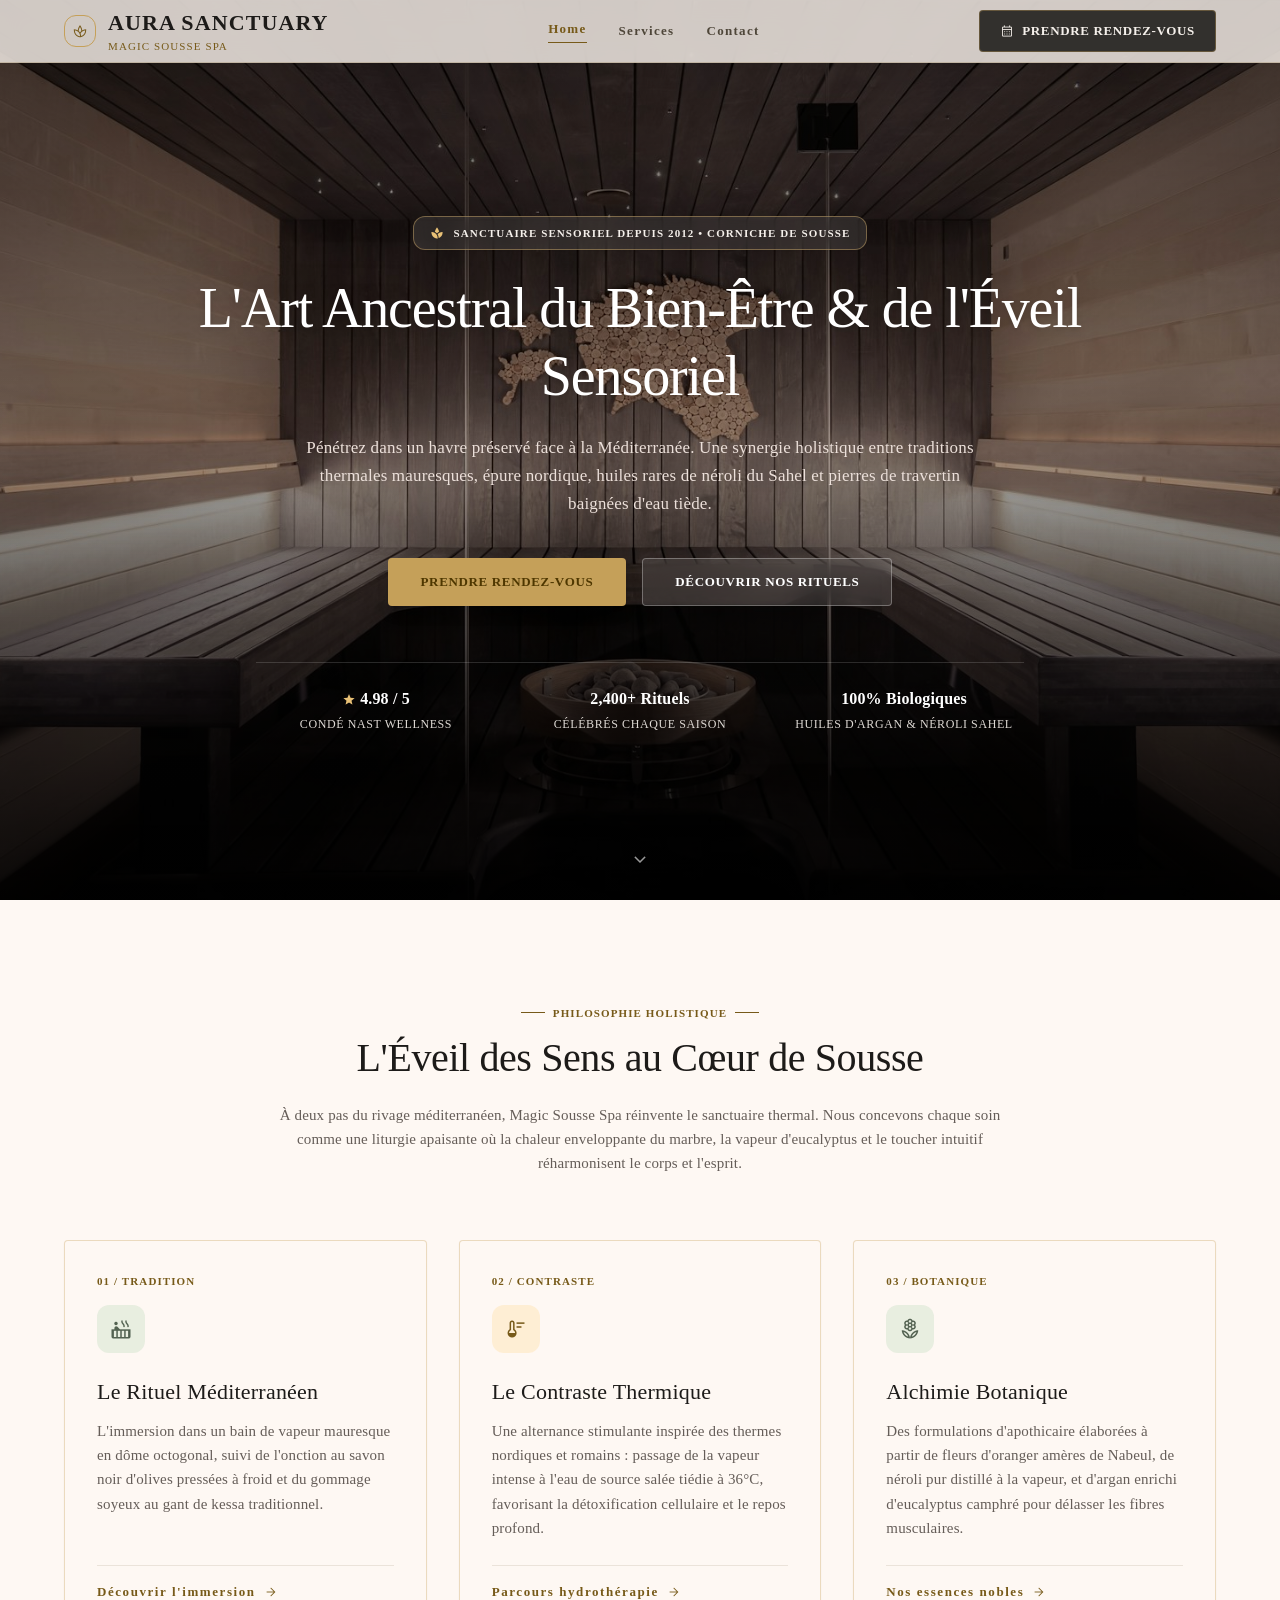
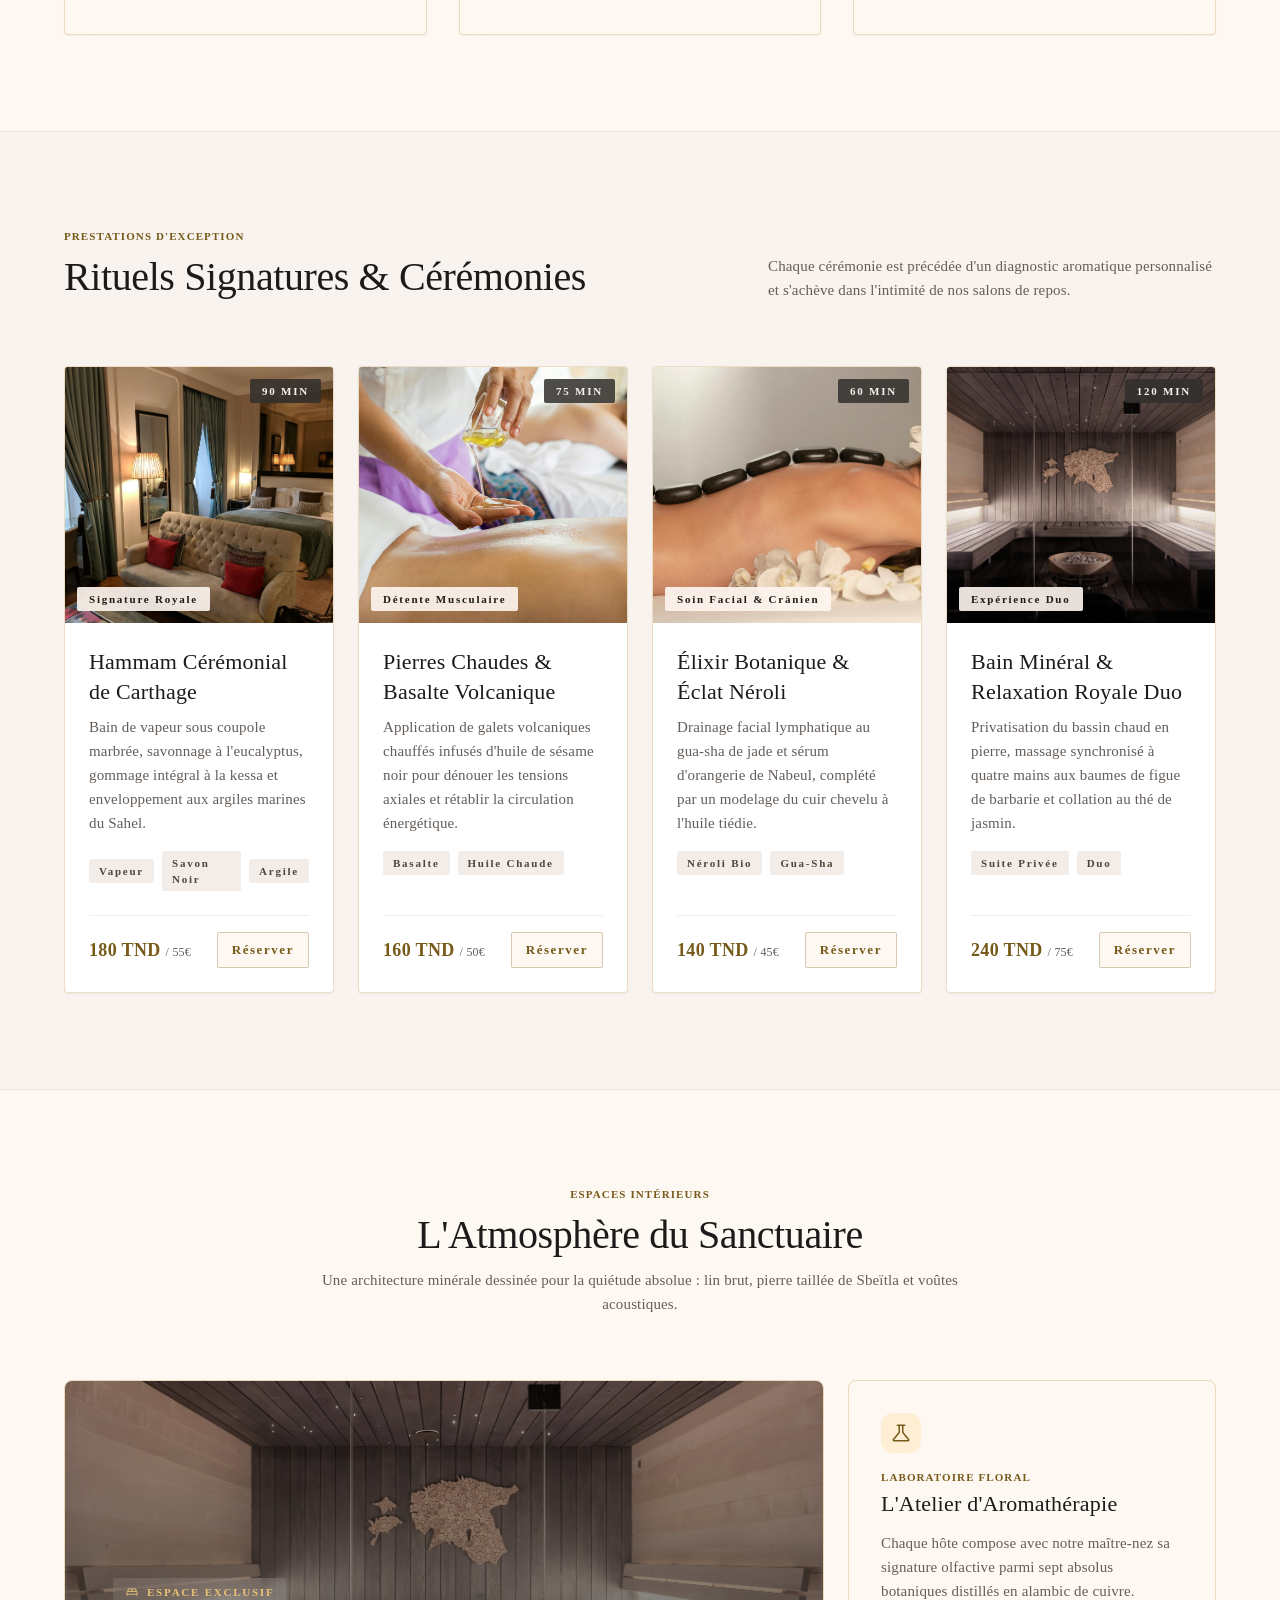
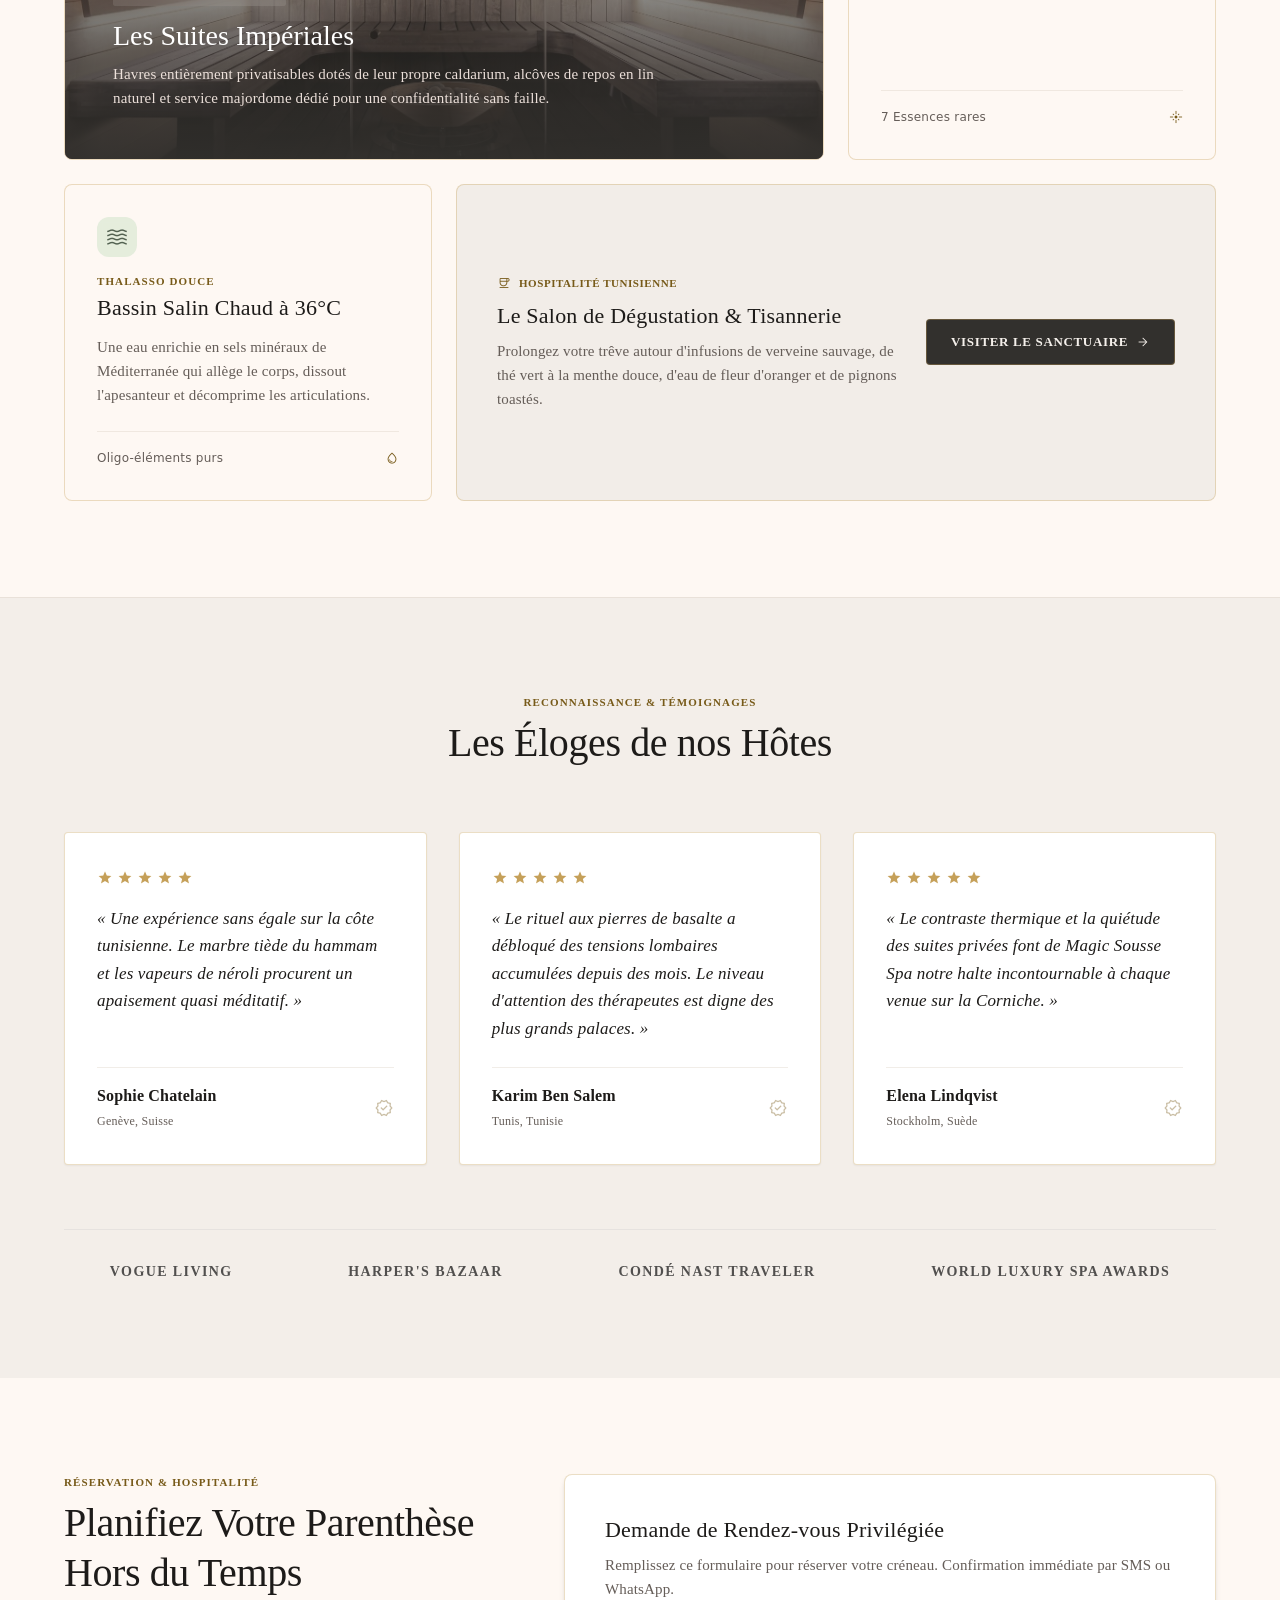
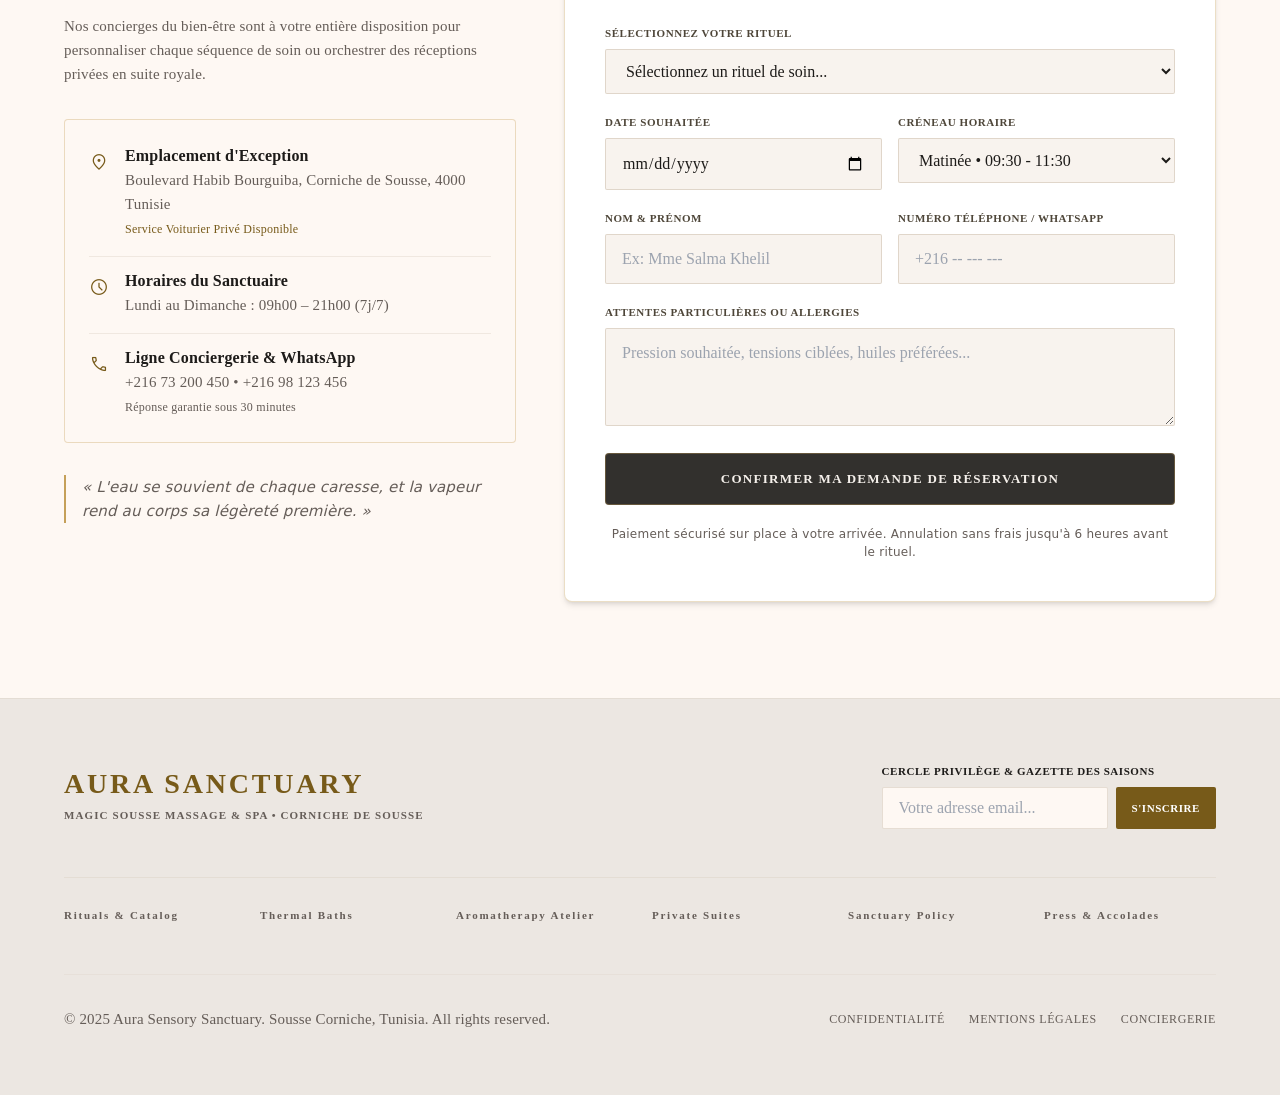
==== commit 0dcb437e: "Push local assets and bundle full spa imagery directly with website Co-authored-by: OpenBot <3356040" ====
--- a/index.html
+++ b/index.html
@@ -80,7 +80,7 @@
 <section class="relative w-full min-h-screen flex items-center justify-center overflow-hidden">
 <!-- Hero Background Image Asset -->
 <div class="absolute inset-0 z-0">
-<img alt="Bassin thermal minéral d'eau tiède avec transats en lin et voilages fluides au crépuscule" class="w-full h-full object-cover object-center scale-105 transform motion-safe:animate-[pulse_10s_ease-in-out_infinite]" src="https://lh3.googleusercontent.com/aida/[base64]"/>
+<img alt="Bassin thermal minéral d'eau tiède avec transats en lin et voilages fluides au crépuscule" class="w-full h-full object-cover object-center scale-105 transform motion-safe:animate-[pulse_10s_ease-in-out_infinite]" src="./assets/pool_b13430bb.jpg"/>
 <!-- Refined Warm Vignette & Mist Layer -->
 <div class="absolute inset-0 bg-gradient-to-t from-inverse-surface/90 via-inverse-surface/40 to-inverse-surface/30 mix-blend-multiply"></div>
 <div class="absolute inset-0 bg-gradient-to-b from-black/40 via-transparent to-black/60"></div>
@@ -223,7 +223,7 @@
 <!-- Card 1: Hammam Carthage -->
 <article class="bg-surface-container-lowest rounded-lg brass-border overflow-hidden shadow-sm flex flex-col group hover:shadow-md transition-shadow">
 <div class="relative h-64 overflow-hidden">
-<img alt="Salle de hammam royal en marbre poli avec arches mauresques et lit de gommage tiède" class="w-full h-full object-cover group-hover:scale-105 transition-transform duration-700" src="https://lh3.googleusercontent.com/aida/[base64]"/>
+<img alt="Salle de hammam royal en marbre poli avec arches mauresques et lit de gommage tiède" class="w-full h-full object-cover group-hover:scale-105 transition-transform duration-700" src="./assets/hammam_ee2eeec8.jpg"/>
 <div class="absolute top-3 right-3 bg-inverse-surface/85 backdrop-blur-md px-3 py-1 rounded text-inverse-on-surface font-label-md text-label-md">
               90 MIN
             </div>
@@ -256,7 +256,7 @@
 <!-- Card 2: Pierres Chaudes -->
 <article class="bg-surface-container-lowest rounded-lg brass-border overflow-hidden shadow-sm flex flex-col group hover:shadow-md transition-shadow">
 <div class="relative h-64 overflow-hidden">
-<img alt="Massage relaxant aux pierres de basalte volcanique chaudes et huiles aromatiques" class="w-full h-full object-cover group-hover:scale-105 transition-transform duration-700" src="https://lh3.googleusercontent.com/aida/[base64]"/>
+<img alt="Massage relaxant aux pierres de basalte volcanique chaudes et huiles aromatiques" class="w-full h-full object-cover group-hover:scale-105 transition-transform duration-700" src="./assets/stones_df79ef22.jpg"/>
 <div class="absolute top-3 right-3 bg-inverse-surface/85 backdrop-blur-md px-3 py-1 rounded text-inverse-on-surface font-label-md text-label-md">
               75 MIN
             </div>
@@ -288,7 +288,7 @@
 <!-- Card 3: Elixir Botanique -->
 <article class="bg-surface-container-lowest rounded-lg brass-border overflow-hidden shadow-sm flex flex-col group hover:shadow-md transition-shadow">
 <div class="relative h-64 overflow-hidden">
-<img alt="Flacon en verre d'huile essentielle de néroli et fleurs fraîches sur socle en travertin" class="w-full h-full object-cover group-hover:scale-105 transition-transform duration-700" src="https://lh3.googleusercontent.com/aida/[base64]"/>
+<img alt="Flacon en verre d'huile essentielle de néroli et fleurs fraîches sur socle en travertin" class="w-full h-full object-cover group-hover:scale-105 transition-transform duration-700" src="./assets/massage_1841f36e.jpg"/>
 <div class="absolute top-3 right-3 bg-inverse-surface/85 backdrop-blur-md px-3 py-1 rounded text-inverse-on-surface font-label-md text-label-md">
               60 MIN
             </div>
@@ -320,7 +320,7 @@
 <!-- Card 4: Bain Minéral Duo -->
 <article class="bg-surface-container-lowest rounded-lg brass-border overflow-hidden shadow-sm flex flex-col group hover:shadow-md transition-shadow">
 <div class="relative h-64 overflow-hidden">
-<img alt="Bain thermal bouillonnant éclairé de lanternes dorées avec voilages blancs immaculés" class="w-full h-full object-cover group-hover:scale-105 transition-transform duration-700" src="https://lh3.googleusercontent.com/aida/[base64]"/>
+<img alt="Bain thermal bouillonnant éclairé de lanternes dorées avec voilages blancs immaculés" class="w-full h-full object-cover group-hover:scale-105 transition-transform duration-700" src="./assets/pool_b13430bb.jpg"/>
 <div class="absolute top-3 right-3 bg-inverse-surface/85 backdrop-blur-md px-3 py-1 rounded text-inverse-on-surface font-label-md text-label-md">
               120 MIN
             </div>
@@ -367,7 +367,7 @@
 <div class="grid grid-cols-1 md:grid-cols-12 gap-6">
 <!-- Big Bento Item (8 cols) -->
 <div class="md:col-span-8 relative rounded-xl overflow-hidden brass-border min-h-[380px] p-8 md:p-12 flex flex-col justify-end group">
-<img alt="Piscine intérieure tiède en travertin avec banquettes en lin pour le repos des clients" class="absolute inset-0 w-full h-full object-cover group-hover:scale-105 transition-transform duration-700" src="https://lh3.googleusercontent.com/aida/[base64]"/>
+<img alt="Piscine intérieure tiède en travertin avec banquettes en lin pour le repos des clients" class="absolute inset-0 w-full h-full object-cover group-hover:scale-105 transition-transform duration-700" src="./assets/pool_b13430bb.jpg"/>
 <div class="absolute inset-0 bg-gradient-to-t from-inverse-surface/95 via-inverse-surface/50 to-transparent"></div>
 <div class="relative z-10 max-w-xl text-inverse-on-surface">
 <div class="inline-flex items-center gap-2 px-3 py-1 bg-white/10 backdrop-blur-md rounded font-label-md text-label-md mb-3 text-primary-fixed-dim">
--- a/styles.css
+++ b/styles.css
@@ -1 +1 @@
-*,:after,:before{--tw-border-spacing-x:0;--tw-border-spacing-y:0;--tw-translate-x:0;--tw-translate-y:0;--tw-rotate:0;--tw-skew-x:0;--tw-skew-y:0;--tw-scale-x:1;--tw-scale-y:1;--tw-pan-x: ;--tw-pan-y: ;--tw-pinch-zoom: ;--tw-scroll-snap-strictness:proximity;--tw-gradient-from-position: ;--tw-gradient-via-position: ;--tw-gradient-to-position: ;--tw-ordinal: ;--tw-slashed-zero: ;--tw-numeric-figure: ;--tw-numeric-spacing: ;--tw-numeric-fraction: ;--tw-ring-inset: ;--tw-ring-offset-width:0px;--tw-ring-offset-color:#fff;--tw-ring-color:rgba(59,130,246,.5);--tw-ring-offset-shadow:0 0 #0000;--tw-ring-shadow:0 0 #0000;--tw-shadow:0 0 #0000;--tw-shadow-colored:0 0 #0000;--tw-blur: ;--tw-brightness: ;--tw-contrast: ;--tw-grayscale: ;--tw-hue-rotate: ;--tw-invert: ;--tw-saturate: ;--tw-sepia: ;--tw-drop-shadow: ;--tw-backdrop-blur: ;--tw-backdrop-brightness: ;--tw-backdrop-contrast: ;--tw-backdrop-grayscale: ;--tw-backdrop-hue-rotate: ;--tw-backdrop-invert: ;--tw-backdrop-opacity: ;--tw-backdrop-saturate: ;--tw-backdrop-sepia: ;--tw-contain-size: ;--tw-contain-layout: ;--tw-contain-paint: ;--tw-contain-style: }::backdrop{--tw-border-spacing-x:0;--tw-border-spacing-y:0;--tw-translate-x:0;--tw-translate-y:0;--tw-rotate:0;--tw-skew-x:0;--tw-skew-y:0;--tw-scale-x:1;--tw-scale-y:1;--tw-pan-x: ;--tw-pan-y: ;--tw-pinch-zoom: ;--tw-scroll-snap-strictness:proximity;--tw-gradient-from-position: ;--tw-gradient-via-position: ;--tw-gradient-to-position: ;--tw-ordinal: ;--tw-slashed-zero: ;--tw-numeric-figure: ;--tw-numeric-spacing: ;--tw-numeric-fraction: ;--tw-ring-inset: ;--tw-ring-offset-width:0px;--tw-ring-offset-color:#fff;--tw-ring-color:rgba(59,130,246,.5);--tw-ring-offset-shadow:0 0 #0000;--tw-ring-shadow:0 0 #0000;--tw-shadow:0 0 #0000;--tw-shadow-colored:0 0 #0000;--tw-blur: ;--tw-brightness: ;--tw-contrast: ;--tw-grayscale: ;--tw-hue-rotate: ;--tw-invert: ;--tw-saturate: ;--tw-sepia: ;--tw-drop-shadow: ;--tw-backdrop-blur: ;--tw-backdrop-brightness: ;--tw-backdrop-contrast: ;--tw-backdrop-grayscale: ;--tw-backdrop-hue-rotate: ;--tw-backdrop-invert: ;--tw-backdrop-opacity: ;--tw-backdrop-saturate: ;--tw-backdrop-sepia: ;--tw-contain-size: ;--tw-contain-layout: ;--tw-contain-paint: ;--tw-contain-style: }/*! tailwindcss v3.4.19 | MIT License | https://tailwindcss.com*/*,:after,:before{box-sizing:border-box;border:0 solid #e5e7eb}:after,:before{--tw-content:""}:host,html{line-height:1.5;-webkit-text-size-adjust:100%;-moz-tab-size:4;-o-tab-size:4;tab-size:4;font-family:ui-sans-serif,system-ui,sans-serif,Apple Color Emoji,Segoe UI Emoji,Segoe UI Symbol,Noto Color Emoji;font-feature-settings:normal;font-variation-settings:normal;-webkit-tap-highlight-color:transparent}body{margin:0;line-height:inherit}hr{height:0;color:inherit;border-top-width:1px}abbr:where([title]){-webkit-text-decoration:underline dotted;text-decoration:underline dotted}h1,h2,h3,h4,h5,h6{font-size:inherit;font-weight:inherit}a{color:inherit;text-decoration:inherit}b,strong{font-weight:bolder}code,kbd,pre,samp{font-family:ui-monospace,SFMono-Regular,Menlo,Monaco,Consolas,Liberation Mono,Courier New,monospace;font-feature-settings:normal;font-variation-settings:normal;font-size:1em}small{font-size:80%}sub,sup{font-size:75%;line-height:0;position:relative;vertical-align:baseline}sub{bottom:-.25em}sup{top:-.5em}table{text-indent:0;border-color:inherit;border-collapse:collapse}button,input,optgroup,select,textarea{font-family:inherit;font-feature-settings:inherit;font-variation-settings:inherit;font-size:100%;font-weight:inherit;line-height:inherit;letter-spacing:inherit;color:inherit;margin:0;padding:0}button,select{text-transform:none}button,input:where([type=button]),input:where([type=reset]),input:where([type=submit]){-webkit-appearance:button;background-color:transparent;background-image:none}:-moz-focusring{outline:auto}:-moz-ui-invalid{box-shadow:none}progress{vertical-align:baseline}::-webkit-inner-spin-button,::-webkit-outer-spin-button{height:auto}[type=search]{-webkit-appearance:textfield;outline-offset:-2px}::-webkit-search-decoration{-webkit-appearance:none}::-webkit-file-upload-button{-webkit-appearance:button;font:inherit}summary{display:list-item}blockquote,dd,dl,figure,h1,h2,h3,h4,h5,h6,hr,p,pre{margin:0}fieldset{margin:0}fieldset,legend{padding:0}menu,ol,ul{list-style:none;margin:0;padding:0}dialog{padding:0}textarea{resize:vertical}input::-moz-placeholder,textarea::-moz-placeholder{opacity:1;color:#9ca3af}input::placeholder,textarea::placeholder{opacity:1;color:#9ca3af}[role=button],button{cursor:pointer}:disabled{cursor:default}audio,canvas,embed,iframe,img,object,svg,video{display:block;vertical-align:middle}img,video{max-width:100%;height:auto}[hidden]:where(:not([hidden=until-found])){display:none}.container{width:100%}@media (min-width:640px){.container{max-width:640px}}@media (min-width:768px){.container{max-width:768px}}@media (min-width:1024px){.container{max-width:1024px}}@media (min-width:1280px){.container{max-width:1280px}}@media (min-width:1536px){.container{max-width:1536px}}.pointer-events-none{pointer-events:none}.fixed{position:fixed}.absolute{position:absolute}.relative{position:relative}.inset-0{inset:0}.-top-3\.5{top:-.875rem}.bottom-3{bottom:.75rem}.bottom-6{bottom:1.5rem}.left-0{left:0}.left-1\/2{left:50%}.left-3{left:.75rem}.left-4{left:1rem}.left-6{left:1.5rem}.right-3{right:.75rem}.right-4{right:1rem}.right-6{right:1.5rem}.top-0{top:0}.top-1\/2{top:50%}.top-1\/3{top:33.333333%}.top-3{top:.75rem}.top-4{top:1rem}.z-0{z-index:0}.z-10{z-index:10}.z-50{z-index:50}.mx-auto{margin-left:auto;margin-right:auto}.-mt-1{margin-top:-.25rem}.mb-1{margin-bottom:.25rem}.mb-10{margin-bottom:2.5rem}.mb-12{margin-bottom:3rem}.mb-14{margin-bottom:3.5rem}.mb-16{margin-bottom:4rem}.mb-2{margin-bottom:.5rem}.mb-3{margin-bottom:.75rem}.mb-4{margin-bottom:1rem}.mb-5{margin-bottom:1.25rem}.mb-6{margin-bottom:1.5rem}.mb-space-2xl{margin-bottom:4rem}.mb-space-lg{margin-bottom:1.5rem}.mb-space-md{margin-bottom:1rem}.mb-space-sm{margin-bottom:.5rem}.mb-space-xl{margin-bottom:2.5rem}.mr-1{margin-right:.25rem}.mt-0\.5{margin-top:.125rem}.mt-1{margin-top:.25rem}.mt-12{margin-top:3rem}.mt-2{margin-top:.5rem}.mt-4{margin-top:1rem}.mt-6{margin-top:1.5rem}.line-clamp-2{overflow:hidden;display:-webkit-box;-webkit-box-orient:vertical;-webkit-line-clamp:2}.block{display:block}.flex{display:flex}.inline-flex{display:inline-flex}.table{display:table}.grid{display:grid}.hidden{display:none}.h-1\.5{height:.375rem}.h-10{height:2.5rem}.h-12{height:3rem}.h-64{height:16rem}.h-72{height:18rem}.h-8{height:2rem}.h-\[1px\]{height:1px}.h-\[450px\]{height:450px}.h-\[600px\]{height:600px}.h-full{height:100%}.min-h-\[380px\]{min-height:380px}.min-h-\[640px\]{min-height:640px}.min-h-screen{min-height:100vh}.w-1\.5{width:.375rem}.w-10{width:2.5rem}.w-12{width:3rem}.w-6{width:1.5rem}.w-8{width:2rem}.w-\[600px\]{width:600px}.w-full{width:100%}.max-w-2xl{max-width:42rem}.max-w-3xl{max-width:48rem}.max-w-4xl{max-width:56rem}.max-w-5xl{max-width:64rem}.max-w-7xl{max-width:80rem}.max-w-lg{max-width:32rem}.max-w-md{max-width:28rem}.max-w-sm{max-width:24rem}.max-w-xl{max-width:36rem}.flex-1{flex:1 1 0%}.flex-shrink-0{flex-shrink:0}.-translate-x-1\/2{--tw-translate-x:-50%}.-translate-x-1\/2,.-translate-y-1\/2{transform:translate(var(--tw-translate-x),var(--tw-translate-y)) rotate(var(--tw-rotate)) skewX(var(--tw-skew-x)) skewY(var(--tw-skew-y)) scaleX(var(--tw-scale-x)) scaleY(var(--tw-scale-y))}.-translate-y-1\/2{--tw-translate-y:-50%}.scale-105{--tw-scale-x:1.05;--tw-scale-y:1.05}.scale-105,.transform{transform:translate(var(--tw-translate-x),var(--tw-translate-y)) rotate(var(--tw-rotate)) skewX(var(--tw-skew-x)) skewY(var(--tw-skew-y)) scaleX(var(--tw-scale-x)) scaleY(var(--tw-scale-y))}@keyframes bounce{0%,to{transform:translateY(-25%);animation-timing-function:cubic-bezier(.8,0,1,1)}50%{transform:none;animation-timing-function:cubic-bezier(0,0,.2,1)}}.animate-bounce{animation:bounce 1s infinite}@keyframes pulse{50%{opacity:.5}}.animate-pulse{animation:pulse 2s cubic-bezier(.4,0,.6,1) infinite}.cursor-pointer{cursor:pointer}.select-none{-webkit-user-select:none;-moz-user-select:none;user-select:none}.grid-cols-1{grid-template-columns:repeat(1,minmax(0,1fr))}.grid-cols-2{grid-template-columns:repeat(2,minmax(0,1fr))}.flex-col{flex-direction:column}.flex-wrap{flex-wrap:wrap}.items-start{align-items:flex-start}.items-center{align-items:center}.items-stretch{align-items:stretch}.justify-end{justify-content:flex-end}.justify-center{justify-content:center}.justify-between{justify-content:space-between}.justify-around{justify-content:space-around}.gap-1{gap:.25rem}.gap-10{gap:2.5rem}.gap-12{gap:3rem}.gap-2{gap:.5rem}.gap-2\.5{gap:.625rem}.gap-3{gap:.75rem}.gap-4{gap:1rem}.gap-6{gap:1.5rem}.gap-8{gap:2rem}.gap-gutter-desktop{gap:2.5rem}.gap-x-6{-moz-column-gap:1.5rem;column-gap:1.5rem}.gap-y-2{row-gap:.5rem}.space-x-1>:not([hidden])~:not([hidden]){--tw-space-x-reverse:0;margin-right:calc(.25rem*var(--tw-space-x-reverse));margin-left:calc(.25rem*(1 - var(--tw-space-x-reverse)))}.space-x-1\.5>:not([hidden])~:not([hidden]){--tw-space-x-reverse:0;margin-right:calc(.375rem*var(--tw-space-x-reverse));margin-left:calc(.375rem*(1 - var(--tw-space-x-reverse)))}.space-x-2>:not([hidden])~:not([hidden]){--tw-space-x-reverse:0;margin-right:calc(.5rem*var(--tw-space-x-reverse));margin-left:calc(.5rem*(1 - var(--tw-space-x-reverse)))}.space-x-3>:not([hidden])~:not([hidden]){--tw-space-x-reverse:0;margin-right:calc(.75rem*var(--tw-space-x-reverse));margin-left:calc(.75rem*(1 - var(--tw-space-x-reverse)))}.space-x-4>:not([hidden])~:not([hidden]){--tw-space-x-reverse:0;margin-right:calc(1rem*var(--tw-space-x-reverse));margin-left:calc(1rem*(1 - var(--tw-space-x-reverse)))}.space-x-6>:not([hidden])~:not([hidden]){--tw-space-x-reverse:0;margin-right:calc(1.5rem*var(--tw-space-x-reverse));margin-left:calc(1.5rem*(1 - var(--tw-space-x-reverse)))}.space-x-8>:not([hidden])~:not([hidden]){--tw-space-x-reverse:0;margin-right:calc(2rem*var(--tw-space-x-reverse));margin-left:calc(2rem*(1 - var(--tw-space-x-reverse)))}.space-y-1\.5>:not([hidden])~:not([hidden]){--tw-space-y-reverse:0;margin-top:calc(.375rem*(1 - var(--tw-space-y-reverse)));margin-bottom:calc(.375rem*var(--tw-space-y-reverse))}.space-y-12>:not([hidden])~:not([hidden]){--tw-space-y-reverse:0;margin-top:calc(3rem*(1 - var(--tw-space-y-reverse)));margin-bottom:calc(3rem*var(--tw-space-y-reverse))}.space-y-2>:not([hidden])~:not([hidden]){--tw-space-y-reverse:0;margin-top:calc(.5rem*(1 - var(--tw-space-y-reverse)));margin-bottom:calc(.5rem*var(--tw-space-y-reverse))}.space-y-3>:not([hidden])~:not([hidden]){--tw-space-y-reverse:0;margin-top:calc(.75rem*(1 - var(--tw-space-y-reverse)));margin-bottom:calc(.75rem*var(--tw-space-y-reverse))}.space-y-4>:not([hidden])~:not([hidden]){--tw-space-y-reverse:0;margin-top:calc(1rem*(1 - var(--tw-space-y-reverse)));margin-bottom:calc(1rem*var(--tw-space-y-reverse))}.space-y-5>:not([hidden])~:not([hidden]){--tw-space-y-reverse:0;margin-top:calc(1.25rem*(1 - var(--tw-space-y-reverse)));margin-bottom:calc(1.25rem*var(--tw-space-y-reverse))}.space-y-6>:not([hidden])~:not([hidden]){--tw-space-y-reverse:0;margin-top:calc(1.5rem*(1 - var(--tw-space-y-reverse)));margin-bottom:calc(1.5rem*var(--tw-space-y-reverse))}.space-y-8>:not([hidden])~:not([hidden]){--tw-space-y-reverse:0;margin-top:calc(2rem*(1 - var(--tw-space-y-reverse)));margin-bottom:calc(2rem*var(--tw-space-y-reverse))}.overflow-hidden{overflow:hidden}.scroll-smooth{scroll-behavior:smooth}.rounded{border-radius:.125rem}.rounded-2xl{border-radius:1rem}.rounded-full{border-radius:.75rem}.rounded-lg{border-radius:.25rem}.rounded-xl{border-radius:.5rem}.border{border-width:1px}.border-2{border-width:2px}.border-y{border-top-width:1px}.border-b,.border-y{border-bottom-width:1px}.border-l-2{border-left-width:2px}.border-t{border-top-width:1px}.border-outline-variant\/20{border-color:hsla(35,24%,76%,.2)}.border-outline-variant\/30{border-color:hsla(35,24%,76%,.3)}.border-outline-variant\/40{border-color:hsla(35,24%,76%,.4)}.border-outline-variant\/50{border-color:hsla(35,24%,76%,.5)}.border-outline-variant\/60{border-color:hsla(35,24%,76%,.6)}.border-primary{--tw-border-opacity:1;border-color:rgb(119 90 25/var(--tw-border-opacity,1))}.border-primary-container{--tw-border-opacity:1;border-color:rgb(197 160 89/var(--tw-border-opacity,1))}.border-primary-container\/30{border-color:rgba(197,160,89,.3)}.border-primary-container\/40{border-color:rgba(197,160,89,.4)}.border-primary-fixed-dim\/40{border-color:hsla(39,72%,69%,.4)}.border-primary\/20{border-color:rgba(119,90,25,.2)}.border-primary\/30{border-color:rgba(119,90,25,.3)}.border-secondary{--tw-border-opacity:1;border-color:rgb(83 98 81/var(--tw-border-opacity,1))}.border-secondary\/30{border-color:rgba(83,98,81,.3)}.border-transparent{border-color:transparent}.border-white\/15{border-color:hsla(0,0%,100%,.15)}.border-white\/30{border-color:hsla(0,0%,100%,.3)}.bg-\[\#2B2521\]{--tw-bg-opacity:1;background-color:rgb(43 37 33/var(--tw-bg-opacity,1))}.bg-background{--tw-bg-opacity:1;background-color:rgb(254 248 243/var(--tw-bg-opacity,1))}.bg-inverse-surface{--tw-bg-opacity:1;background-color:rgb(50 48 45/var(--tw-bg-opacity,1))}.bg-inverse-surface\/85{background-color:rgba(50,48,45,.85)}.bg-primary{--tw-bg-opacity:1;background-color:rgb(119 90 25/var(--tw-bg-opacity,1))}.bg-primary-container{--tw-bg-opacity:1;background-color:rgb(197 160 89/var(--tw-bg-opacity,1))}.bg-primary-container\/10{background-color:rgba(197,160,89,.1)}.bg-primary-fixed\/40{background-color:rgba(255,222,165,.4)}.bg-primary\/10{background-color:rgba(119,90,25,.1)}.bg-secondary{--tw-bg-opacity:1;background-color:rgb(83 98 81/var(--tw-bg-opacity,1))}.bg-secondary-container\/40{background-color:rgba(212,228,206,.4)}.bg-secondary-container\/50{background-color:rgba(212,228,206,.5)}.bg-secondary-container\/60{background-color:rgba(212,228,206,.6)}.bg-surface{--tw-bg-opacity:1;background-color:rgb(254 248 243/var(--tw-bg-opacity,1))}.bg-surface-container{--tw-bg-opacity:1;background-color:rgb(242 237 232/var(--tw-bg-opacity,1))}.bg-surface-container-high{--tw-bg-opacity:1;background-color:rgb(236 231 226/var(--tw-bg-opacity,1))}.bg-surface-container-high\/60{background-color:hsla(30,21%,91%,.6)}.bg-surface-container-low{--tw-bg-opacity:1;background-color:rgb(248 243 238/var(--tw-bg-opacity,1))}.bg-surface-container-low\/60{background-color:hsla(30,42%,95%,.6)}.bg-surface-container-low\/70{background-color:hsla(30,42%,95%,.7)}.bg-surface-container-lowest{--tw-bg-opacity:1;background-color:rgb(255 255 255/var(--tw-bg-opacity,1))}.bg-surface-container-lowest\/20{background-color:hsla(0,0%,100%,.2)}.bg-surface-container-lowest\/50{background-color:hsla(0,0%,100%,.5)}.bg-surface-container-lowest\/70{background-color:hsla(0,0%,100%,.7)}.bg-surface-container-lowest\/80{background-color:hsla(0,0%,100%,.8)}.bg-surface-container-lowest\/90{background-color:hsla(0,0%,100%,.9)}.bg-surface\/10{background-color:hsla(27,85%,97%,.1)}.bg-surface\/60{background-color:hsla(27,85%,97%,.6)}.bg-surface\/80{background-color:hsla(27,85%,97%,.8)}.bg-surface\/90{background-color:hsla(27,85%,97%,.9)}.bg-surface\/95{background-color:hsla(27,85%,97%,.95)}.bg-white\/10{background-color:hsla(0,0%,100%,.1)}.bg-gradient-to-b{background-image:linear-gradient(to bottom,var(--tw-gradient-stops))}.bg-gradient-to-t{background-image:linear-gradient(to top,var(--tw-gradient-stops))}.from-background{--tw-gradient-from:#fef8f3 var(--tw-gradient-from-position);--tw-gradient-to:hsla(27,85%,97%,0) var(--tw-gradient-to-position);--tw-gradient-stops:var(--tw-gradient-from),var(--tw-gradient-to)}.from-black\/40{--tw-gradient-from:rgba(0,0,0,.4) var(--tw-gradient-from-position);--tw-gradient-to:transparent var(--tw-gradient-to-position);--tw-gradient-stops:var(--tw-gradient-from),var(--tw-gradient-to)}.from-inverse-surface\/80{--tw-gradient-from:rgba(50,48,45,.8) var(--tw-gradient-from-position);--tw-gradient-to:rgba(50,48,45,0) var(--tw-gradient-to-position);--tw-gradient-stops:var(--tw-gradient-from),var(--tw-gradient-to)}.from-inverse-surface\/90{--tw-gradient-from:rgba(50,48,45,.9) var(--tw-gradient-from-position);--tw-gradient-to:rgba(50,48,45,0) var(--tw-gradient-to-position);--tw-gradient-stops:var(--tw-gradient-from),var(--tw-gradient-to)}.from-inverse-surface\/95{--tw-gradient-from:rgba(50,48,45,.95) var(--tw-gradient-from-position);--tw-gradient-to:rgba(50,48,45,0) var(--tw-gradient-to-position);--tw-gradient-stops:var(--tw-gradient-from),var(--tw-gradient-to)}.from-transparent{--tw-gradient-from:transparent var(--tw-gradient-from-position);--tw-gradient-to:transparent var(--tw-gradient-to-position);--tw-gradient-stops:var(--tw-gradient-from),var(--tw-gradient-to)}.via-inverse-surface\/40{--tw-gradient-to:rgba(50,48,45,0) var(--tw-gradient-to-position);--tw-gradient-stops:var(--tw-gradient-from),rgba(50,48,45,.4) var(--tw-gradient-via-position),var(--tw-gradient-to)}.via-inverse-surface\/50{--tw-gradient-to:rgba(50,48,45,0) var(--tw-gradient-to-position);--tw-gradient-stops:var(--tw-gradient-from),rgba(50,48,45,.5) var(--tw-gradient-via-position),var(--tw-gradient-to)}.via-inverse-surface\/60{--tw-gradient-to:rgba(50,48,45,0) var(--tw-gradient-to-position);--tw-gradient-stops:var(--tw-gradient-from),rgba(50,48,45,.6) var(--tw-gradient-via-position),var(--tw-gradient-to)}.via-transparent{--tw-gradient-to:transparent var(--tw-gradient-to-position);--tw-gradient-stops:var(--tw-gradient-from),transparent var(--tw-gradient-via-position),var(--tw-gradient-to)}.to-background\/90{--tw-gradient-to:hsla(27,85%,97%,.9) var(--tw-gradient-to-position)}.to-black\/20{--tw-gradient-to:rgba(0,0,0,.2) var(--tw-gradient-to-position)}.to-black\/60{--tw-gradient-to:rgba(0,0,0,.6) var(--tw-gradient-to-position)}.to-inverse-surface\/30{--tw-gradient-to:rgba(50,48,45,.3) var(--tw-gradient-to-position)}.to-inverse-surface\/75{--tw-gradient-to:rgba(50,48,45,.75) var(--tw-gradient-to-position)}.to-transparent{--tw-gradient-to:transparent var(--tw-gradient-to-position)}.bg-cover{background-size:cover}.bg-center{background-position:50%}.object-cover{-o-object-fit:cover;object-fit:cover}.object-center{-o-object-position:center;object-position:center}.p-1{padding:.25rem}.p-2{padding:.5rem}.p-3{padding:.75rem}.p-4{padding:1rem}.p-6{padding:1.5rem}.p-8{padding:2rem}.p-space-lg{padding:1.5rem}.p-space-xl{padding:2.5rem}.px-10{padding-left:2.5rem;padding-right:2.5rem}.px-2\.5{padding-left:.625rem;padding-right:.625rem}.px-3{padding-left:.75rem;padding-right:.75rem}.px-3\.5{padding-left:.875rem;padding-right:.875rem}.px-4{padding-left:1rem;padding-right:1rem}.px-5{padding-left:1.25rem;padding-right:1.25rem}.px-6{padding-left:1.5rem;padding-right:1.5rem}.px-8{padding-left:2rem;padding-right:2rem}.px-gutter{padding-left:1.5rem;padding-right:1.5rem}.py-1{padding-top:.25rem;padding-bottom:.25rem}.py-1\.5{padding-top:.375rem;padding-bottom:.375rem}.py-16{padding-top:4rem;padding-bottom:4rem}.py-2{padding-top:.5rem;padding-bottom:.5rem}.py-2\.5{padding-top:.625rem;padding-bottom:.625rem}.py-20{padding-top:5rem;padding-bottom:5rem}.py-3{padding-top:.75rem;padding-bottom:.75rem}.py-3\.5{padding-top:.875rem;padding-bottom:.875rem}.py-4{padding-top:1rem;padding-bottom:1rem}.py-space-2xl{padding-top:4rem;padding-bottom:4rem}.py-space-3xl{padding-top:6rem;padding-bottom:6rem}.py-space-sm{padding-top:.5rem;padding-bottom:.5rem}.pb-1{padding-bottom:.25rem}.pb-16{padding-bottom:4rem}.pb-2{padding-bottom:.5rem}.pb-4{padding-bottom:1rem}.pb-6,.pb-space-lg{padding-bottom:1.5rem}.pb-space-xl{padding-bottom:2.5rem}.pl-3{padding-left:.75rem}.pl-4{padding-left:1rem}.pt-2{padding-top:.5rem}.pt-20{padding-top:5rem}.pt-24{padding-top:6rem}.pt-28{padding-top:7rem}.pt-3{padding-top:.75rem}.pt-4{padding-top:1rem}.pt-6{padding-top:1.5rem}.pt-8{padding-top:2rem}.pt-space-md{padding-top:1rem}.text-left{text-align:left}.text-center{text-align:center}.font-body-lg,.font-body-md,.font-caption{font-family:Plus Jakarta Sans}.font-display-lg-mobile,.font-headline-lg,.font-headline-lg-mobile,.font-headline-md,.font-headline-sm{font-family:Playfair Display}.font-label-lg,.font-label-md,.font-title-lg,.font-title-md{font-family:Plus Jakarta Sans}.text-2xl{font-size:1.5rem;line-height:2rem}.text-3xl{font-size:1.875rem;line-height:2.25rem}.text-base{font-size:1rem;line-height:1.5rem}.text-body-lg{font-size:17px;line-height:28px}.text-body-lg,.text-body-md{letter-spacing:.01em;font-weight:400}.text-body-md{font-size:15px;line-height:24px}.text-caption{font-size:12px;line-height:18px;letter-spacing:.02em;font-weight:400}.text-display-lg-mobile{font-size:38px;line-height:48px;letter-spacing:-.01em;font-weight:400}.text-headline-lg-mobile,.text-headline-md{font-size:28px;line-height:36px;letter-spacing:0;font-weight:400}.text-headline-sm{font-size:22px;line-height:30px;letter-spacing:.01em;font-weight:500}.text-label-lg{font-size:13px;line-height:18px;letter-spacing:.12em;font-weight:600}.text-label-md{font-size:11px;line-height:16px;letter-spacing:.16em;font-weight:600}.text-lg{font-size:1.125rem;line-height:1.75rem}.text-sm{font-size:.875rem;line-height:1.25rem}.text-title-lg{font-size:18px;line-height:26px;letter-spacing:.02em;font-weight:600}.text-title-md{font-size:16px;line-height:24px;letter-spacing:.01em;font-weight:600}.text-xl{font-size:1.25rem;line-height:1.75rem}.text-xs{font-size:.75rem;line-height:1rem}.font-bold{font-weight:700}.font-light{font-weight:300}.font-medium{font-weight:500}.font-normal{font-weight:400}.font-semibold{font-weight:600}.uppercase{text-transform:uppercase}.italic{font-style:italic}.leading-relaxed{line-height:1.625}.leading-snug{line-height:1.375}.leading-tight{line-height:1.25}.tracking-tight{letter-spacing:-.025em}.tracking-wider{letter-spacing:.05em}.tracking-widest{letter-spacing:.1em}.text-\[\#F5F0EB\],.text-inverse-on-surface{--tw-text-opacity:1;color:rgb(245 240 235/var(--tw-text-opacity,1))}.text-on-primary{--tw-text-opacity:1;color:rgb(255 255 255/var(--tw-text-opacity,1))}.text-on-primary-container{--tw-text-opacity:1;color:rgb(78 55 0/var(--tw-text-opacity,1))}.text-on-secondary-container{--tw-text-opacity:1;color:rgb(88 103 85/var(--tw-text-opacity,1))}.text-on-surface{--tw-text-opacity:1;color:rgb(29 27 25/var(--tw-text-opacity,1))}.text-on-surface-variant{--tw-text-opacity:1;color:rgb(78 70 57/var(--tw-text-opacity,1))}.text-outline-variant{--tw-text-opacity:1;color:rgb(209 197 180/var(--tw-text-opacity,1))}.text-primary{--tw-text-opacity:1;color:rgb(119 90 25/var(--tw-text-opacity,1))}.text-primary-container{--tw-text-opacity:1;color:rgb(197 160 89/var(--tw-text-opacity,1))}.text-primary-fixed{--tw-text-opacity:1;color:rgb(255 222 165/var(--tw-text-opacity,1))}.text-primary-fixed-dim{--tw-text-opacity:1;color:rgb(233 193 118/var(--tw-text-opacity,1))}.text-primary\/40{color:rgba(119,90,25,.4)}.text-secondary{--tw-text-opacity:1;color:rgb(83 98 81/var(--tw-text-opacity,1))}.text-surface{--tw-text-opacity:1;color:rgb(254 248 243/var(--tw-text-opacity,1))}.text-surface-container{--tw-text-opacity:1;color:rgb(242 237 232/var(--tw-text-opacity,1))}.text-surface-container-lowest{--tw-text-opacity:1;color:rgb(255 255 255/var(--tw-text-opacity,1))}.text-surface-dim{--tw-text-opacity:1;color:rgb(222 217 212/var(--tw-text-opacity,1))}.text-tertiary{--tw-text-opacity:1;color:rgb(101 93 88/var(--tw-text-opacity,1))}.text-tertiary-fixed{--tw-text-opacity:1;color:rgb(236 224 218/var(--tw-text-opacity,1))}.text-white{--tw-text-opacity:1;color:rgb(255 255 255/var(--tw-text-opacity,1))}.text-white\/60{color:hsla(0,0%,100%,.6)}.antialiased{-webkit-font-smoothing:antialiased;-moz-osx-font-smoothing:grayscale}.opacity-75{opacity:.75}.opacity-95{opacity:.95}.mix-blend-multiply{mix-blend-mode:multiply}.shadow-lg{--tw-shadow:0 10px 15px -3px rgba(0,0,0,.1),0 4px 6px -4px rgba(0,0,0,.1);--tw-shadow-colored:0 10px 15px -3px var(--tw-shadow-color),0 4px 6px -4px var(--tw-shadow-color)}.shadow-lg,.shadow-md{box-shadow:var(--tw-ring-offset-shadow,0 0 #0000),var(--tw-ring-shadow,0 0 #0000),var(--tw-shadow)}.shadow-md{--tw-shadow:0 4px 6px -1px rgba(0,0,0,.1),0 2px 4px -2px rgba(0,0,0,.1);--tw-shadow-colored:0 4px 6px -1px var(--tw-shadow-color),0 2px 4px -2px var(--tw-shadow-color)}.shadow-sm{--tw-shadow:0 1px 2px 0 rgba(0,0,0,.05);--tw-shadow-colored:0 1px 2px 0 var(--tw-shadow-color)}.shadow-sm,.shadow-xl{box-shadow:var(--tw-ring-offset-shadow,0 0 #0000),var(--tw-ring-shadow,0 0 #0000),var(--tw-shadow)}.shadow-xl{--tw-shadow:0 20px 25px -5px rgba(0,0,0,.1),0 8px 10px -6px rgba(0,0,0,.1);--tw-shadow-colored:0 20px 25px -5px var(--tw-shadow-color),0 8px 10px -6px var(--tw-shadow-color)}.outline{outline-style:solid}.blur{--tw-blur:blur(8px)}.blur,.blur-3xl{filter:var(--tw-blur) var(--tw-brightness) var(--tw-contrast) var(--tw-grayscale) var(--tw-hue-rotate) var(--tw-invert) var(--tw-saturate) var(--tw-sepia) var(--tw-drop-shadow)}.blur-3xl{--tw-blur:blur(64px)}.contrast-\[1\.05\]{--tw-contrast:contrast(1.05)}.contrast-\[1\.05\],.drop-shadow-md{filter:var(--tw-blur) var(--tw-brightness) var(--tw-contrast) var(--tw-grayscale) var(--tw-hue-rotate) var(--tw-invert) var(--tw-saturate) var(--tw-sepia) var(--tw-drop-shadow)}.drop-shadow-md{--tw-drop-shadow:drop-shadow(0 4px 3px rgba(0,0,0,.07)) drop-shadow(0 2px 2px rgba(0,0,0,.06))}.grayscale{--tw-grayscale:grayscale(100%)}.grayscale,.saturate-\[0\.8\]{filter:var(--tw-blur) var(--tw-brightness) var(--tw-contrast) var(--tw-grayscale) var(--tw-hue-rotate) var(--tw-invert) var(--tw-saturate) var(--tw-sepia) var(--tw-drop-shadow)}.saturate-\[0\.8\]{--tw-saturate:saturate(0.8)}.filter{filter:var(--tw-blur) var(--tw-brightness) var(--tw-contrast) var(--tw-grayscale) var(--tw-hue-rotate) var(--tw-invert) var(--tw-saturate) var(--tw-sepia) var(--tw-drop-shadow)}.backdrop-blur-lg{--tw-backdrop-blur:blur(16px)}.backdrop-blur-lg,.backdrop-blur-md{backdrop-filter:var(--tw-backdrop-blur) var(--tw-backdrop-brightness) var(--tw-backdrop-contrast) var(--tw-backdrop-grayscale) var(--tw-backdrop-hue-rotate) var(--tw-backdrop-invert) var(--tw-backdrop-opacity) var(--tw-backdrop-saturate) var(--tw-backdrop-sepia)}.backdrop-blur-md{--tw-backdrop-blur:blur(12px)}.backdrop-blur-xl{--tw-backdrop-blur:blur(24px)}.backdrop-blur-xl,.backdrop-filter{backdrop-filter:var(--tw-backdrop-blur) var(--tw-backdrop-brightness) var(--tw-backdrop-contrast) var(--tw-backdrop-grayscale) var(--tw-backdrop-hue-rotate) var(--tw-backdrop-invert) var(--tw-backdrop-opacity) var(--tw-backdrop-saturate) var(--tw-backdrop-sepia)}.transition-all{transition-property:all;transition-timing-function:cubic-bezier(.4,0,.2,1);transition-duration:.15s}.transition-colors{transition-property:color,background-color,border-color,text-decoration-color,fill,stroke;transition-timing-function:cubic-bezier(.4,0,.2,1);transition-duration:.15s}.transition-shadow{transition-property:box-shadow;transition-timing-function:cubic-bezier(.4,0,.2,1);transition-duration:.15s}.transition-transform{transition-property:transform;transition-timing-function:cubic-bezier(.4,0,.2,1);transition-duration:.15s}.duration-1000{transition-duration:1s}.duration-200{transition-duration:.2s}.duration-300{transition-duration:.3s}.duration-700{transition-duration:.7s}.ease-out{transition-timing-function:cubic-bezier(0,0,.2,1)}.selection\:bg-primary-container ::-moz-selection{--tw-bg-opacity:1;background-color:rgb(197 160 89/var(--tw-bg-opacity,1))}.selection\:bg-primary-container ::selection{--tw-bg-opacity:1;background-color:rgb(197 160 89/var(--tw-bg-opacity,1))}.selection\:bg-primary-container\/30 ::-moz-selection{background-color:rgba(197,160,89,.3)}.selection\:bg-primary-container\/30 ::selection{background-color:rgba(197,160,89,.3)}.selection\:text-on-primary-container ::-moz-selection{--tw-text-opacity:1;color:rgb(78 55 0/var(--tw-text-opacity,1))}.selection\:text-on-primary-container ::selection{--tw-text-opacity:1;color:rgb(78 55 0/var(--tw-text-opacity,1))}.selection\:text-on-surface ::-moz-selection{--tw-text-opacity:1;color:rgb(29 27 25/var(--tw-text-opacity,1))}.selection\:text-on-surface ::selection{--tw-text-opacity:1;color:rgb(29 27 25/var(--tw-text-opacity,1))}.selection\:text-primary ::-moz-selection{--tw-text-opacity:1;color:rgb(119 90 25/var(--tw-text-opacity,1))}.selection\:text-primary ::selection{--tw-text-opacity:1;color:rgb(119 90 25/var(--tw-text-opacity,1))}.selection\:bg-primary-container::-moz-selection{--tw-bg-opacity:1;background-color:rgb(197 160 89/var(--tw-bg-opacity,1))}.selection\:bg-primary-container::selection{--tw-bg-opacity:1;background-color:rgb(197 160 89/var(--tw-bg-opacity,1))}.selection\:bg-primary-container\/30::-moz-selection{background-color:rgba(197,160,89,.3)}.selection\:bg-primary-container\/30::selection{background-color:rgba(197,160,89,.3)}.selection\:text-on-primary-container::-moz-selection{--tw-text-opacity:1;color:rgb(78 55 0/var(--tw-text-opacity,1))}.selection\:text-on-primary-container::selection{--tw-text-opacity:1;color:rgb(78 55 0/var(--tw-text-opacity,1))}.selection\:text-on-surface::-moz-selection{--tw-text-opacity:1;color:rgb(29 27 25/var(--tw-text-opacity,1))}.selection\:text-on-surface::selection{--tw-text-opacity:1;color:rgb(29 27 25/var(--tw-text-opacity,1))}.selection\:text-primary::-moz-selection{--tw-text-opacity:1;color:rgb(119 90 25/var(--tw-text-opacity,1))}.selection\:text-primary::selection{--tw-text-opacity:1;color:rgb(119 90 25/var(--tw-text-opacity,1))}.hover\:-translate-y-1:hover{--tw-translate-y:-0.25rem}.hover\:-translate-y-1:hover,.hover\:translate-y-\[-4px\]:hover{transform:translate(var(--tw-translate-x),var(--tw-translate-y)) rotate(var(--tw-rotate)) skewX(var(--tw-skew-x)) skewY(var(--tw-skew-y)) scaleX(var(--tw-scale-x)) scaleY(var(--tw-scale-y))}.hover\:translate-y-\[-4px\]:hover{--tw-translate-y:-4px}.hover\:border-primary-container:hover{--tw-border-opacity:1;border-color:rgb(197 160 89/var(--tw-border-opacity,1))}.hover\:bg-\[\#5d4201\]:hover{--tw-bg-opacity:1;background-color:rgb(93 66 1/var(--tw-bg-opacity,1))}.hover\:bg-primary:hover{--tw-bg-opacity:1;background-color:rgb(119 90 25/var(--tw-bg-opacity,1))}.hover\:bg-primary-container:hover{--tw-bg-opacity:1;background-color:rgb(197 160 89/var(--tw-bg-opacity,1))}.hover\:bg-primary-container\/20:hover{background-color:rgba(197,160,89,.2)}.hover\:bg-surface-container-lowest:hover{--tw-bg-opacity:1;background-color:rgb(255 255 255/var(--tw-bg-opacity,1))}.hover\:bg-surface-tint:hover{--tw-bg-opacity:1;background-color:rgb(119 90 25/var(--tw-bg-opacity,1))}.hover\:bg-white\/20:hover{background-color:hsla(0,0%,100%,.2)}.hover\:text-on-primary-container:hover{--tw-text-opacity:1;color:rgb(78 55 0/var(--tw-text-opacity,1))}.hover\:text-on-surface:hover{--tw-text-opacity:1;color:rgb(29 27 25/var(--tw-text-opacity,1))}.hover\:text-primary:hover{--tw-text-opacity:1;color:rgb(119 90 25/var(--tw-text-opacity,1))}.hover\:text-primary-fixed-dim:hover{--tw-text-opacity:1;color:rgb(233 193 118/var(--tw-text-opacity,1))}.hover\:text-white:hover{--tw-text-opacity:1;color:rgb(255 255 255/var(--tw-text-opacity,1))}.hover\:shadow-lg:hover{--tw-shadow:0 10px 15px -3px rgba(0,0,0,.1),0 4px 6px -4px rgba(0,0,0,.1);--tw-shadow-colored:0 10px 15px -3px var(--tw-shadow-color),0 4px 6px -4px var(--tw-shadow-color)}.hover\:shadow-lg:hover,.hover\:shadow-md:hover{box-shadow:var(--tw-ring-offset-shadow,0 0 #0000),var(--tw-ring-shadow,0 0 #0000),var(--tw-shadow)}.hover\:shadow-md:hover{--tw-shadow:0 4px 6px -1px rgba(0,0,0,.1),0 2px 4px -2px rgba(0,0,0,.1);--tw-shadow-colored:0 4px 6px -1px var(--tw-shadow-color),0 2px 4px -2px var(--tw-shadow-color)}.hover\:brightness-110:hover{--tw-brightness:brightness(1.1)}.hover\:brightness-110:hover,.hover\:grayscale-0:hover{filter:var(--tw-blur) var(--tw-brightness) var(--tw-contrast) var(--tw-grayscale) var(--tw-hue-rotate) var(--tw-invert) var(--tw-saturate) var(--tw-sepia) var(--tw-drop-shadow)}.hover\:grayscale-0:hover{--tw-grayscale:grayscale(0)}.focus\:border-primary:focus{--tw-border-opacity:1;border-color:rgb(119 90 25/var(--tw-border-opacity,1))}.focus\:border-primary-container:focus{--tw-border-opacity:1;border-color:rgb(197 160 89/var(--tw-border-opacity,1))}.focus\:outline-none:focus{outline:2px solid transparent;outline-offset:2px}.focus\:ring-0:focus{--tw-ring-offset-shadow:var(--tw-ring-inset) 0 0 0 var(--tw-ring-offset-width) var(--tw-ring-offset-color);--tw-ring-shadow:var(--tw-ring-inset) 0 0 0 calc(var(--tw-ring-offset-width)) var(--tw-ring-color);box-shadow:var(--tw-ring-offset-shadow),var(--tw-ring-shadow),var(--tw-shadow,0 0 #0000)}.active\:scale-95:active{--tw-scale-x:.95;--tw-scale-y:.95}.active\:scale-95:active,.group[open] .group-open\:rotate-180{transform:translate(var(--tw-translate-x),var(--tw-translate-y)) rotate(var(--tw-rotate)) skewX(var(--tw-skew-x)) skewY(var(--tw-skew-y)) scaleX(var(--tw-scale-x)) scaleY(var(--tw-scale-y))}.group[open] .group-open\:rotate-180{--tw-rotate:180deg}.group:hover .group-hover\:scale-105{--tw-scale-x:1.05;--tw-scale-y:1.05;transform:translate(var(--tw-translate-x),var(--tw-translate-y)) rotate(var(--tw-rotate)) skewX(var(--tw-skew-x)) skewY(var(--tw-skew-y)) scaleX(var(--tw-scale-x)) scaleY(var(--tw-scale-y))}.group:hover .group-hover\:text-primary{--tw-text-opacity:1;color:rgb(119 90 25/var(--tw-text-opacity,1))}@media (prefers-reduced-motion:no-preference){@keyframes pulse{50%{opacity:.5}}.motion-safe\:animate-\[pulse_10s_ease-in-out_infinite\]{animation:pulse 10s ease-in-out infinite}}.dark\:border-outline\/30:is(.dark *){border-color:hsla(38,10%,45%,.3)}.dark\:border-primary-fixed-dim\/20:is(.dark *){border-color:hsla(39,72%,69%,.2)}.dark\:bg-inverse-surface:is(.dark *){--tw-bg-opacity:1;background-color:rgb(50 48 45/var(--tw-bg-opacity,1))}.dark\:bg-inverse-surface\/80:is(.dark *){background-color:rgba(50,48,45,.8)}.dark\:bg-surface-dim\/40:is(.dark *){background-color:hsla(30,13%,85%,.4)}.dark\:text-inverse-on-surface:is(.dark *){--tw-text-opacity:1;color:rgb(245 240 235/var(--tw-text-opacity,1))}.dark\:text-inverse-primary:is(.dark *){--tw-text-opacity:1;color:rgb(233 193 118/var(--tw-text-opacity,1))}.dark\:text-tertiary-fixed-dim:is(.dark *){--tw-text-opacity:1;color:rgb(207 196 190/var(--tw-text-opacity,1))}.dark\:hover\:text-inverse-primary:hover:is(.dark *){--tw-text-opacity:1;color:rgb(233 193 118/var(--tw-text-opacity,1))}.dark\:hover\:text-primary-fixed-dim:hover:is(.dark *){--tw-text-opacity:1;color:rgb(233 193 118/var(--tw-text-opacity,1))}@media (min-width:640px){.sm\:mt-0{margin-top:0}.sm\:inline-flex{display:inline-flex}.sm\:w-auto{width:auto}.sm\:grid-cols-3{grid-template-columns:repeat(3,minmax(0,1fr))}.sm\:flex-row{flex-direction:row}}@media (min-width:768px){.md\:col-span-3{grid-column:span 3/span 3}.md\:col-span-4{grid-column:span 4/span 4}.md\:col-span-5{grid-column:span 5/span 5}.md\:col-span-7{grid-column:span 7/span 7}.md\:col-span-8{grid-column:span 8/span 8}.md\:mt-0{margin-top:0}.md\:flex{display:flex}.md\:hidden{display:none}.md\:w-auto{width:auto}.md\:-translate-y-3{--tw-translate-y:-0.75rem;transform:translate(var(--tw-translate-x),var(--tw-translate-y)) rotate(var(--tw-rotate)) skewX(var(--tw-skew-x)) skewY(var(--tw-skew-y)) scaleX(var(--tw-scale-x)) scaleY(var(--tw-scale-y))}.md\:grid-cols-12{grid-template-columns:repeat(12,minmax(0,1fr))}.md\:grid-cols-2{grid-template-columns:repeat(2,minmax(0,1fr))}.md\:grid-cols-3{grid-template-columns:repeat(3,minmax(0,1fr))}.md\:grid-cols-6{grid-template-columns:repeat(6,minmax(0,1fr))}.md\:flex-row{flex-direction:row}.md\:items-end{align-items:flex-end}.md\:items-center{align-items:center}.md\:justify-start{justify-content:flex-start}.md\:gap-3{gap:.75rem}.md\:p-10{padding:2.5rem}.md\:p-12{padding:3rem}.md\:p-8{padding:2rem}.md\:p-space-2xl{padding:4rem}.md\:px-margin-desktop{padding-left:4rem;padding-right:4rem}.md\:py-24{padding-top:6rem;padding-bottom:6rem}.md\:py-28{padding-bottom:7rem}.md\:pt-28,.md\:py-28{padding-top:7rem}.md\:text-left{text-align:left}.md\:text-right{text-align:right}.md\:font-body-lg{font-family:Plus Jakarta Sans}.md\:font-display-lg,.md\:font-headline-lg,.md\:font-headline-md{font-family:Playfair Display}.md\:text-body-lg{font-size:17px;line-height:28px;letter-spacing:.01em;font-weight:400}.md\:text-display-lg{font-size:56px;line-height:68px;letter-spacing:-.02em;font-weight:400}.md\:text-headline-lg{font-size:40px;line-height:50px;letter-spacing:-.01em;font-weight:400}.md\:text-headline-md{font-size:28px;line-height:36px;letter-spacing:0;font-weight:400}}@media (min-width:1024px){.lg\:col-span-5{grid-column:span 5/span 5}.lg\:col-span-7{grid-column:span 7/span 7}.lg\:grid-cols-12{grid-template-columns:repeat(12,minmax(0,1fr))}.lg\:grid-cols-3{grid-template-columns:repeat(3,minmax(0,1fr))}.lg\:grid-cols-4{grid-template-columns:repeat(4,minmax(0,1fr))}}+*,:after,:before{--tw-border-spacing-x:0;--tw-border-spacing-y:0;--tw-translate-x:0;--tw-translate-y:0;--tw-rotate:0;--tw-skew-x:0;--tw-skew-y:0;--tw-scale-x:1;--tw-scale-y:1;--tw-pan-x: ;--tw-pan-y: ;--tw-pinch-zoom: ;--tw-scroll-snap-strictness:proximity;--tw-gradient-from-position: ;--tw-gradient-via-position: ;--tw-gradient-to-position: ;--tw-ordinal: ;--tw-slashed-zero: ;--tw-numeric-figure: ;--tw-numeric-spacing: ;--tw-numeric-fraction: ;--tw-ring-inset: ;--tw-ring-offset-width:0px;--tw-ring-offset-color:#fff;--tw-ring-color:rgba(59,130,246,.5);--tw-ring-offset-shadow:0 0 #0000;--tw-ring-shadow:0 0 #0000;--tw-shadow:0 0 #0000;--tw-shadow-colored:0 0 #0000;--tw-blur: ;--tw-brightness: ;--tw-contrast: ;--tw-grayscale: ;--tw-hue-rotate: ;--tw-invert: ;--tw-saturate: ;--tw-sepia: ;--tw-drop-shadow: ;--tw-backdrop-blur: ;--tw-backdrop-brightness: ;--tw-backdrop-contrast: ;--tw-backdrop-grayscale: ;--tw-backdrop-hue-rotate: ;--tw-backdrop-invert: ;--tw-backdrop-opacity: ;--tw-backdrop-saturate: ;--tw-backdrop-sepia: ;--tw-contain-size: ;--tw-contain-layout: ;--tw-contain-paint: ;--tw-contain-style: }::backdrop{--tw-border-spacing-x:0;--tw-border-spacing-y:0;--tw-translate-x:0;--tw-translate-y:0;--tw-rotate:0;--tw-skew-x:0;--tw-skew-y:0;--tw-scale-x:1;--tw-scale-y:1;--tw-pan-x: ;--tw-pan-y: ;--tw-pinch-zoom: ;--tw-scroll-snap-strictness:proximity;--tw-gradient-from-position: ;--tw-gradient-via-position: ;--tw-gradient-to-position: ;--tw-ordinal: ;--tw-slashed-zero: ;--tw-numeric-figure: ;--tw-numeric-spacing: ;--tw-numeric-fraction: ;--tw-ring-inset: ;--tw-ring-offset-width:0px;--tw-ring-offset-color:#fff;--tw-ring-color:rgba(59,130,246,.5);--tw-ring-offset-shadow:0 0 #0000;--tw-ring-shadow:0 0 #0000;--tw-shadow:0 0 #0000;--tw-shadow-colored:0 0 #0000;--tw-blur: ;--tw-brightness: ;--tw-contrast: ;--tw-grayscale: ;--tw-hue-rotate: ;--tw-invert: ;--tw-saturate: ;--tw-sepia: ;--tw-drop-shadow: ;--tw-backdrop-blur: ;--tw-backdrop-brightness: ;--tw-backdrop-contrast: ;--tw-backdrop-grayscale: ;--tw-backdrop-hue-rotate: ;--tw-backdrop-invert: ;--tw-backdrop-opacity: ;--tw-backdrop-saturate: ;--tw-backdrop-sepia: ;--tw-contain-size: ;--tw-contain-layout: ;--tw-contain-paint: ;--tw-contain-style: }/*! tailwindcss v3.4.19 | MIT License | https://tailwindcss.com*/*,:after,:before{box-sizing:border-box;border:0 solid #e5e7eb}:after,:before{--tw-content:""}:host,html{line-height:1.5;-webkit-text-size-adjust:100%;-moz-tab-size:4;-o-tab-size:4;tab-size:4;font-family:ui-sans-serif,system-ui,sans-serif,Apple Color Emoji,Segoe UI Emoji,Segoe UI Symbol,Noto Color Emoji;font-feature-settings:normal;font-variation-settings:normal;-webkit-tap-highlight-color:transparent}body{margin:0;line-height:inherit}hr{height:0;color:inherit;border-top-width:1px}abbr:where([title]){-webkit-text-decoration:underline dotted;text-decoration:underline dotted}h1,h2,h3,h4,h5,h6{font-size:inherit;font-weight:inherit}a{color:inherit;text-decoration:inherit}b,strong{font-weight:bolder}code,kbd,pre,samp{font-family:ui-monospace,SFMono-Regular,Menlo,Monaco,Consolas,Liberation Mono,Courier New,monospace;font-feature-settings:normal;font-variation-settings:normal;font-size:1em}small{font-size:80%}sub,sup{font-size:75%;line-height:0;position:relative;vertical-align:baseline}sub{bottom:-.25em}sup{top:-.5em}table{text-indent:0;border-color:inherit;border-collapse:collapse}button,input,optgroup,select,textarea{font-family:inherit;font-feature-settings:inherit;font-variation-settings:inherit;font-size:100%;font-weight:inherit;line-height:inherit;letter-spacing:inherit;color:inherit;margin:0;padding:0}button,select{text-transform:none}button,input:where([type=button]),input:where([type=reset]),input:where([type=submit]){-webkit-appearance:button;background-color:transparent;background-image:none}:-moz-focusring{outline:auto}:-moz-ui-invalid{box-shadow:none}progress{vertical-align:baseline}::-webkit-inner-spin-button,::-webkit-outer-spin-button{height:auto}[type=search]{-webkit-appearance:textfield;outline-offset:-2px}::-webkit-search-decoration{-webkit-appearance:none}::-webkit-file-upload-button{-webkit-appearance:button;font:inherit}summary{display:list-item}blockquote,dd,dl,figure,h1,h2,h3,h4,h5,h6,hr,p,pre{margin:0}fieldset{margin:0}fieldset,legend{padding:0}menu,ol,ul{list-style:none;margin:0;padding:0}dialog{padding:0}textarea{resize:vertical}input::-moz-placeholder,textarea::-moz-placeholder{opacity:1;color:#9ca3af}input::placeholder,textarea::placeholder{opacity:1;color:#9ca3af}[role=button],button{cursor:pointer}:disabled{cursor:default}audio,canvas,embed,iframe,img,object,svg,video{display:block;vertical-align:middle}img,video{max-width:100%;height:auto}[hidden]:where(:not([hidden=until-found])){display:none}.container{width:100%}@media (min-width:640px){.container{max-width:640px}}@media (min-width:768px){.container{max-width:768px}}@media (min-width:1024px){.container{max-width:1024px}}@media (min-width:1280px){.container{max-width:1280px}}@media (min-width:1536px){.container{max-width:1536px}}.pointer-events-none{pointer-events:none}.fixed{position:fixed}.absolute{position:absolute}.relative{position:relative}.inset-0{inset:0}.-top-3\.5{top:-.875rem}.bottom-3{bottom:.75rem}.bottom-6{bottom:1.5rem}.left-0{left:0}.left-1\/2{left:50%}.left-3{left:.75rem}.left-4{left:1rem}.left-6{left:1.5rem}.right-3{right:.75rem}.right-4{right:1rem}.right-6{right:1.5rem}.top-0{top:0}.top-1\/2{top:50%}.top-1\/3{top:33.333333%}.top-3{top:.75rem}.top-4{top:1rem}.z-0{z-index:0}.z-10{z-index:10}.z-50{z-index:50}.mx-auto{margin-left:auto;margin-right:auto}.-mt-1{margin-top:-.25rem}.mb-1{margin-bottom:.25rem}.mb-10{margin-bottom:2.5rem}.mb-12{margin-bottom:3rem}.mb-14{margin-bottom:3.5rem}.mb-16{margin-bottom:4rem}.mb-2{margin-bottom:.5rem}.mb-3{margin-bottom:.75rem}.mb-4{margin-bottom:1rem}.mb-5{margin-bottom:1.25rem}.mb-6{margin-bottom:1.5rem}.mb-space-2xl{margin-bottom:4rem}.mb-space-lg{margin-bottom:1.5rem}.mb-space-md{margin-bottom:1rem}.mb-space-sm{margin-bottom:.5rem}.mb-space-xl{margin-bottom:2.5rem}.mr-1{margin-right:.25rem}.mt-0\.5{margin-top:.125rem}.mt-1{margin-top:.25rem}.mt-12{margin-top:3rem}.mt-2{margin-top:.5rem}.mt-4{margin-top:1rem}.mt-6{margin-top:1.5rem}.line-clamp-2{overflow:hidden;display:-webkit-box;-webkit-box-orient:vertical;-webkit-line-clamp:2}.block{display:block}.flex{display:flex}.inline-flex{display:inline-flex}.table{display:table}.grid{display:grid}.hidden{display:none}.h-1\.5{height:.375rem}.h-10{height:2.5rem}.h-12{height:3rem}.h-64{height:16rem}.h-72{height:18rem}.h-8{height:2rem}.h-\[1px\]{height:1px}.h-\[450px\]{height:450px}.h-\[600px\]{height:600px}.h-full{height:100%}.min-h-\[380px\]{min-height:380px}.min-h-\[640px\]{min-height:640px}.min-h-screen{min-height:100vh}.w-1\.5{width:.375rem}.w-10{width:2.5rem}.w-12{width:3rem}.w-6{width:1.5rem}.w-8{width:2rem}.w-\[600px\]{width:600px}.w-full{width:100%}.max-w-2xl{max-width:42rem}.max-w-3xl{max-width:48rem}.max-w-4xl{max-width:56rem}.max-w-5xl{max-width:64rem}.max-w-7xl{max-width:80rem}.max-w-lg{max-width:32rem}.max-w-md{max-width:28rem}.max-w-sm{max-width:24rem}.max-w-xl{max-width:36rem}.flex-1{flex:1 1 0%}.flex-shrink-0{flex-shrink:0}.-translate-x-1\/2{--tw-translate-x:-50%}.-translate-x-1\/2,.-translate-y-1\/2{transform:translate(var(--tw-translate-x),var(--tw-translate-y)) rotate(var(--tw-rotate)) skewX(var(--tw-skew-x)) skewY(var(--tw-skew-y)) scaleX(var(--tw-scale-x)) scaleY(var(--tw-scale-y))}.-translate-y-1\/2{--tw-translate-y:-50%}.scale-105{--tw-scale-x:1.05;--tw-scale-y:1.05}.scale-105,.transform{transform:translate(var(--tw-translate-x),var(--tw-translate-y)) rotate(var(--tw-rotate)) skewX(var(--tw-skew-x)) skewY(var(--tw-skew-y)) scaleX(var(--tw-scale-x)) scaleY(var(--tw-scale-y))}@keyframes bounce{0%,to{transform:translateY(-25%);animation-timing-function:cubic-bezier(.8,0,1,1)}50%{transform:none;animation-timing-function:cubic-bezier(0,0,.2,1)}}.animate-bounce{animation:bounce 1s infinite}@keyframes pulse{50%{opacity:.5}}.animate-pulse{animation:pulse 2s cubic-bezier(.4,0,.6,1) infinite}.cursor-pointer{cursor:pointer}.select-none{-webkit-user-select:none;-moz-user-select:none;user-select:none}.grid-cols-1{grid-template-columns:repeat(1,minmax(0,1fr))}.grid-cols-2{grid-template-columns:repeat(2,minmax(0,1fr))}.flex-col{flex-direction:column}.flex-wrap{flex-wrap:wrap}.items-start{align-items:flex-start}.items-center{align-items:center}.items-stretch{align-items:stretch}.justify-end{justify-content:flex-end}.justify-center{justify-content:center}.justify-between{justify-content:space-between}.justify-around{justify-content:space-around}.gap-1{gap:.25rem}.gap-10{gap:2.5rem}.gap-12{gap:3rem}.gap-2{gap:.5rem}.gap-2\.5{gap:.625rem}.gap-3{gap:.75rem}.gap-4{gap:1rem}.gap-6{gap:1.5rem}.gap-8{gap:2rem}.gap-gutter-desktop{gap:2.5rem}.gap-x-6{-moz-column-gap:1.5rem;column-gap:1.5rem}.gap-y-2{row-gap:.5rem}.space-x-1>:not([hidden])~:not([hidden]){--tw-space-x-reverse:0;margin-right:calc(.25rem*var(--tw-space-x-reverse));margin-left:calc(.25rem*(1 - var(--tw-space-x-reverse)))}.space-x-1\.5>:not([hidden])~:not([hidden]){--tw-space-x-reverse:0;margin-right:calc(.375rem*var(--tw-space-x-reverse));margin-left:calc(.375rem*(1 - var(--tw-space-x-reverse)))}.space-x-2>:not([hidden])~:not([hidden]){--tw-space-x-reverse:0;margin-right:calc(.5rem*var(--tw-space-x-reverse));margin-left:calc(.5rem*(1 - var(--tw-space-x-reverse)))}.space-x-3>:not([hidden])~:not([hidden]){--tw-space-x-reverse:0;margin-right:calc(.75rem*var(--tw-space-x-reverse));margin-left:calc(.75rem*(1 - var(--tw-space-x-reverse)))}.space-x-4>:not([hidden])~:not([hidden]){--tw-space-x-reverse:0;margin-right:calc(1rem*var(--tw-space-x-reverse));margin-left:calc(1rem*(1 - var(--tw-space-x-reverse)))}.space-x-6>:not([hidden])~:not([hidden]){--tw-space-x-reverse:0;margin-right:calc(1.5rem*var(--tw-space-x-reverse));margin-left:calc(1.5rem*(1 - var(--tw-space-x-reverse)))}.space-x-8>:not([hidden])~:not([hidden]){--tw-space-x-reverse:0;margin-right:calc(2rem*var(--tw-space-x-reverse));margin-left:calc(2rem*(1 - var(--tw-space-x-reverse)))}.space-y-1\.5>:not([hidden])~:not([hidden]){--tw-space-y-reverse:0;margin-top:calc(.375rem*(1 - var(--tw-space-y-reverse)));margin-bottom:calc(.375rem*var(--tw-space-y-reverse))}.space-y-12>:not([hidden])~:not([hidden]){--tw-space-y-reverse:0;margin-top:calc(3rem*(1 - var(--tw-space-y-reverse)));margin-bottom:calc(3rem*var(--tw-space-y-reverse))}.space-y-2>:not([hidden])~:not([hidden]){--tw-space-y-reverse:0;margin-top:calc(.5rem*(1 - var(--tw-space-y-reverse)));margin-bottom:calc(.5rem*var(--tw-space-y-reverse))}.space-y-3>:not([hidden])~:not([hidden]){--tw-space-y-reverse:0;margin-top:calc(.75rem*(1 - var(--tw-space-y-reverse)));margin-bottom:calc(.75rem*var(--tw-space-y-reverse))}.space-y-4>:not([hidden])~:not([hidden]){--tw-space-y-reverse:0;margin-top:calc(1rem*(1 - var(--tw-space-y-reverse)));margin-bottom:calc(1rem*var(--tw-space-y-reverse))}.space-y-5>:not([hidden])~:not([hidden]){--tw-space-y-reverse:0;margin-top:calc(1.25rem*(1 - var(--tw-space-y-reverse)));margin-bottom:calc(1.25rem*var(--tw-space-y-reverse))}.space-y-6>:not([hidden])~:not([hidden]){--tw-space-y-reverse:0;margin-top:calc(1.5rem*(1 - var(--tw-space-y-reverse)));margin-bottom:calc(1.5rem*var(--tw-space-y-reverse))}.space-y-8>:not([hidden])~:not([hidden]){--tw-space-y-reverse:0;margin-top:calc(2rem*(1 - var(--tw-space-y-reverse)));margin-bottom:calc(2rem*var(--tw-space-y-reverse))}.overflow-hidden{overflow:hidden}.scroll-smooth{scroll-behavior:smooth}.rounded{border-radius:.125rem}.rounded-2xl{border-radius:1rem}.rounded-full{border-radius:.75rem}.rounded-lg{border-radius:.25rem}.rounded-xl{border-radius:.5rem}.border{border-width:1px}.border-2{border-width:2px}.border-y{border-top-width:1px}.border-b,.border-y{border-bottom-width:1px}.border-l-2{border-left-width:2px}.border-t{border-top-width:1px}.border-outline-variant\/20{border-color:hsla(35,24%,76%,.2)}.border-outline-variant\/30{border-color:hsla(35,24%,76%,.3)}.border-outline-variant\/40{border-color:hsla(35,24%,76%,.4)}.border-outline-variant\/50{border-color:hsla(35,24%,76%,.5)}.border-outline-variant\/60{border-color:hsla(35,24%,76%,.6)}.border-primary{--tw-border-opacity:1;border-color:rgb(119 90 25/var(--tw-border-opacity,1))}.border-primary-container{--tw-border-opacity:1;border-color:rgb(197 160 89/var(--tw-border-opacity,1))}.border-primary-container\/30{border-color:rgba(197,160,89,.3)}.border-primary-container\/40{border-color:rgba(197,160,89,.4)}.border-primary-fixed-dim\/40{border-color:hsla(39,72%,69%,.4)}.border-primary\/20{border-color:rgba(119,90,25,.2)}.border-primary\/30{border-color:rgba(119,90,25,.3)}.border-secondary{--tw-border-opacity:1;border-color:rgb(83 98 81/var(--tw-border-opacity,1))}.border-secondary\/30{border-color:rgba(83,98,81,.3)}.border-transparent{border-color:transparent}.border-white\/15{border-color:hsla(0,0%,100%,.15)}.border-white\/30{border-color:hsla(0,0%,100%,.3)}.bg-\[\#2B2521\]{--tw-bg-opacity:1;background-color:rgb(43 37 33/var(--tw-bg-opacity,1))}.bg-background{--tw-bg-opacity:1;background-color:rgb(254 248 243/var(--tw-bg-opacity,1))}.bg-inverse-surface{--tw-bg-opacity:1;background-color:rgb(50 48 45/var(--tw-bg-opacity,1))}.bg-inverse-surface\/85{background-color:rgba(50,48,45,.85)}.bg-primary{--tw-bg-opacity:1;background-color:rgb(119 90 25/var(--tw-bg-opacity,1))}.bg-primary-container{--tw-bg-opacity:1;background-color:rgb(197 160 89/var(--tw-bg-opacity,1))}.bg-primary-container\/10{background-color:rgba(197,160,89,.1)}.bg-primary-fixed\/40{background-color:rgba(255,222,165,.4)}.bg-primary\/10{background-color:rgba(119,90,25,.1)}.bg-secondary{--tw-bg-opacity:1;background-color:rgb(83 98 81/var(--tw-bg-opacity,1))}.bg-secondary-container\/40{background-color:rgba(212,228,206,.4)}.bg-secondary-container\/50{background-color:rgba(212,228,206,.5)}.bg-secondary-container\/60{background-color:rgba(212,228,206,.6)}.bg-surface{--tw-bg-opacity:1;background-color:rgb(254 248 243/var(--tw-bg-opacity,1))}.bg-surface-container{--tw-bg-opacity:1;background-color:rgb(242 237 232/var(--tw-bg-opacity,1))}.bg-surface-container-high{--tw-bg-opacity:1;background-color:rgb(236 231 226/var(--tw-bg-opacity,1))}.bg-surface-container-high\/60{background-color:hsla(30,21%,91%,.6)}.bg-surface-container-low{--tw-bg-opacity:1;background-color:rgb(248 243 238/var(--tw-bg-opacity,1))}.bg-surface-container-low\/60{background-color:hsla(30,42%,95%,.6)}.bg-surface-container-low\/70{background-color:hsla(30,42%,95%,.7)}.bg-surface-container-lowest{--tw-bg-opacity:1;background-color:rgb(255 255 255/var(--tw-bg-opacity,1))}.bg-surface-container-lowest\/20{background-color:hsla(0,0%,100%,.2)}.bg-surface-container-lowest\/50{background-color:hsla(0,0%,100%,.5)}.bg-surface-container-lowest\/70{background-color:hsla(0,0%,100%,.7)}.bg-surface-container-lowest\/80{background-color:hsla(0,0%,100%,.8)}.bg-surface-container-lowest\/90{background-color:hsla(0,0%,100%,.9)}.bg-surface\/10{background-color:hsla(27,85%,97%,.1)}.bg-surface\/60{background-color:hsla(27,85%,97%,.6)}.bg-surface\/80{background-color:hsla(27,85%,97%,.8)}.bg-surface\/90{background-color:hsla(27,85%,97%,.9)}.bg-surface\/95{background-color:hsla(27,85%,97%,.95)}.bg-white\/10{background-color:hsla(0,0%,100%,.1)}.bg-gradient-to-b{background-image:linear-gradient(to bottom,var(--tw-gradient-stops))}.bg-gradient-to-t{background-image:linear-gradient(to top,var(--tw-gradient-stops))}.from-background{--tw-gradient-from:#fef8f3 var(--tw-gradient-from-position);--tw-gradient-to:hsla(27,85%,97%,0) var(--tw-gradient-to-position);--tw-gradient-stops:var(--tw-gradient-from),var(--tw-gradient-to)}.from-black\/40{--tw-gradient-from:rgba(0,0,0,.4) var(--tw-gradient-from-position);--tw-gradient-to:transparent var(--tw-gradient-to-position);--tw-gradient-stops:var(--tw-gradient-from),var(--tw-gradient-to)}.from-inverse-surface\/80{--tw-gradient-from:rgba(50,48,45,.8) var(--tw-gradient-from-position);--tw-gradient-to:rgba(50,48,45,0) var(--tw-gradient-to-position);--tw-gradient-stops:var(--tw-gradient-from),var(--tw-gradient-to)}.from-inverse-surface\/90{--tw-gradient-from:rgba(50,48,45,.9) var(--tw-gradient-from-position);--tw-gradient-to:rgba(50,48,45,0) var(--tw-gradient-to-position);--tw-gradient-stops:var(--tw-gradient-from),var(--tw-gradient-to)}.from-inverse-surface\/95{--tw-gradient-from:rgba(50,48,45,.95) var(--tw-gradient-from-position);--tw-gradient-to:rgba(50,48,45,0) var(--tw-gradient-to-position);--tw-gradient-stops:var(--tw-gradient-from),var(--tw-gradient-to)}.from-transparent{--tw-gradient-from:transparent var(--tw-gradient-from-position);--tw-gradient-to:transparent var(--tw-gradient-to-position);--tw-gradient-stops:var(--tw-gradient-from),var(--tw-gradient-to)}.via-inverse-surface\/40{--tw-gradient-to:rgba(50,48,45,0) var(--tw-gradient-to-position);--tw-gradient-stops:var(--tw-gradient-from),rgba(50,48,45,.4) var(--tw-gradient-via-position),var(--tw-gradient-to)}.via-inverse-surface\/50{--tw-gradient-to:rgba(50,48,45,0) var(--tw-gradient-to-position);--tw-gradient-stops:var(--tw-gradient-from),rgba(50,48,45,.5) var(--tw-gradient-via-position),var(--tw-gradient-to)}.via-inverse-surface\/60{--tw-gradient-to:rgba(50,48,45,0) var(--tw-gradient-to-position);--tw-gradient-stops:var(--tw-gradient-from),rgba(50,48,45,.6) var(--tw-gradient-via-position),var(--tw-gradient-to)}.via-transparent{--tw-gradient-to:transparent var(--tw-gradient-to-position);--tw-gradient-stops:var(--tw-gradient-from),transparent var(--tw-gradient-via-position),var(--tw-gradient-to)}.to-background\/90{--tw-gradient-to:hsla(27,85%,97%,.9) var(--tw-gradient-to-position)}.to-black\/20{--tw-gradient-to:rgba(0,0,0,.2) var(--tw-gradient-to-position)}.to-black\/60{--tw-gradient-to:rgba(0,0,0,.6) var(--tw-gradient-to-position)}.to-inverse-surface\/30{--tw-gradient-to:rgba(50,48,45,.3) var(--tw-gradient-to-position)}.to-inverse-surface\/75{--tw-gradient-to:rgba(50,48,45,.75) var(--tw-gradient-to-position)}.to-transparent{--tw-gradient-to:transparent var(--tw-gradient-to-position)}.bg-cover{background-size:cover}.bg-center{background-position:50%}.object-cover{-o-object-fit:cover;object-fit:cover}.object-center{-o-object-position:center;object-position:center}.p-1{padding:.25rem}.p-2{padding:.5rem}.p-3{padding:.75rem}.p-4{padding:1rem}.p-6{padding:1.5rem}.p-8{padding:2rem}.p-space-lg{padding:1.5rem}.p-space-xl{padding:2.5rem}.px-10{padding-left:2.5rem;padding-right:2.5rem}.px-2\.5{padding-left:.625rem;padding-right:.625rem}.px-3{padding-left:.75rem;padding-right:.75rem}.px-3\.5{padding-left:.875rem;padding-right:.875rem}.px-4{padding-left:1rem;padding-right:1rem}.px-5{padding-left:1.25rem;padding-right:1.25rem}.px-6{padding-left:1.5rem;padding-right:1.5rem}.px-8{padding-left:2rem;padding-right:2rem}.px-gutter{padding-left:1.5rem;padding-right:1.5rem}.py-1{padding-top:.25rem;padding-bottom:.25rem}.py-1\.5{padding-top:.375rem;padding-bottom:.375rem}.py-16{padding-top:4rem;padding-bottom:4rem}.py-2{padding-top:.5rem;padding-bottom:.5rem}.py-2\.5{padding-top:.625rem;padding-bottom:.625rem}.py-20{padding-top:5rem;padding-bottom:5rem}.py-3{padding-top:.75rem;padding-bottom:.75rem}.py-3\.5{padding-top:.875rem;padding-bottom:.875rem}.py-4{padding-top:1rem;padding-bottom:1rem}.py-space-2xl{padding-top:4rem;padding-bottom:4rem}.py-space-3xl{padding-top:6rem;padding-bottom:6rem}.py-space-sm{padding-top:.5rem;padding-bottom:.5rem}.pb-1{padding-bottom:.25rem}.pb-16{padding-bottom:4rem}.pb-2{padding-bottom:.5rem}.pb-4{padding-bottom:1rem}.pb-6,.pb-space-lg{padding-bottom:1.5rem}.pb-space-xl{padding-bottom:2.5rem}.pl-3{padding-left:.75rem}.pl-4{padding-left:1rem}.pt-2{padding-top:.5rem}.pt-20{padding-top:5rem}.pt-24{padding-top:6rem}.pt-28{padding-top:7rem}.pt-3{padding-top:.75rem}.pt-4{padding-top:1rem}.pt-6{padding-top:1.5rem}.pt-8{padding-top:2rem}.pt-space-md{padding-top:1rem}.text-left{text-align:left}.text-center{text-align:center}.font-body-lg,.font-body-md,.font-caption{font-family:Plus Jakarta Sans}.font-display-lg-mobile,.font-headline-lg,.font-headline-lg-mobile,.font-headline-md,.font-headline-sm{font-family:Playfair Display}.font-label-lg,.font-label-md,.font-title-lg,.font-title-md{font-family:Plus Jakarta Sans}.text-2xl{font-size:1.5rem;line-height:2rem}.text-3xl{font-size:1.875rem;line-height:2.25rem}.text-base{font-size:1rem;line-height:1.5rem}.text-body-lg{font-size:17px;line-height:28px}.text-body-lg,.text-body-md{letter-spacing:.01em;font-weight:400}.text-body-md{font-size:15px;line-height:24px}.text-caption{font-size:12px;line-height:18px;letter-spacing:.02em;font-weight:400}.text-display-lg-mobile{font-size:38px;line-height:48px;letter-spacing:-.01em;font-weight:400}.text-headline-lg-mobile,.text-headline-md{font-size:28px;line-height:36px;letter-spacing:0;font-weight:400}.text-headline-sm{font-size:22px;line-height:30px;letter-spacing:.01em;font-weight:500}.text-label-lg{font-size:13px;line-height:18px;letter-spacing:.12em;font-weight:600}.text-label-md{font-size:11px;line-height:16px;letter-spacing:.16em;font-weight:600}.text-lg{font-size:1.125rem;line-height:1.75rem}.text-sm{font-size:.875rem;line-height:1.25rem}.text-title-lg{font-size:18px;line-height:26px;letter-spacing:.02em;font-weight:600}.text-title-md{font-size:16px;line-height:24px;letter-spacing:.01em;font-weight:600}.text-xl{font-size:1.25rem;line-height:1.75rem}.text-xs{font-size:.75rem;line-height:1rem}.font-bold{font-weight:700}.font-light{font-weight:300}.font-medium{font-weight:500}.font-normal{font-weight:400}.font-semibold{font-weight:600}.uppercase{text-transform:uppercase}.italic{font-style:italic}.leading-relaxed{line-height:1.625}.leading-snug{line-height:1.375}.leading-tight{line-height:1.25}.tracking-tight{letter-spacing:-.025em}.tracking-wider{letter-spacing:.05em}.tracking-widest{letter-spacing:.1em}.text-\[\#F5F0EB\],.text-inverse-on-surface{--tw-text-opacity:1;color:rgb(245 240 235/var(--tw-text-opacity,1))}.text-on-primary{--tw-text-opacity:1;color:rgb(255 255 255/var(--tw-text-opacity,1))}.text-on-primary-container{--tw-text-opacity:1;color:rgb(78 55 0/var(--tw-text-opacity,1))}.text-on-secondary-container{--tw-text-opacity:1;color:rgb(88 103 85/var(--tw-text-opacity,1))}.text-on-surface{--tw-text-opacity:1;color:rgb(29 27 25/var(--tw-text-opacity,1))}.text-on-surface-variant{--tw-text-opacity:1;color:rgb(78 70 57/var(--tw-text-opacity,1))}.text-outline-variant{--tw-text-opacity:1;color:rgb(209 197 180/var(--tw-text-opacity,1))}.text-primary{--tw-text-opacity:1;color:rgb(119 90 25/var(--tw-text-opacity,1))}.text-primary-container{--tw-text-opacity:1;color:rgb(197 160 89/var(--tw-text-opacity,1))}.text-primary-fixed{--tw-text-opacity:1;color:rgb(255 222 165/var(--tw-text-opacity,1))}.text-primary-fixed-dim{--tw-text-opacity:1;color:rgb(233 193 118/var(--tw-text-opacity,1))}.text-primary\/40{color:rgba(119,90,25,.4)}.text-secondary{--tw-text-opacity:1;color:rgb(83 98 81/var(--tw-text-opacity,1))}.text-surface{--tw-text-opacity:1;color:rgb(254 248 243/var(--tw-text-opacity,1))}.text-surface-container{--tw-text-opacity:1;color:rgb(242 237 232/var(--tw-text-opacity,1))}.text-surface-container-lowest{--tw-text-opacity:1;color:rgb(255 255 255/var(--tw-text-opacity,1))}.text-surface-dim{--tw-text-opacity:1;color:rgb(222 217 212/var(--tw-text-opacity,1))}.text-tertiary{--tw-text-opacity:1;color:rgb(101 93 88/var(--tw-text-opacity,1))}.text-tertiary-fixed{--tw-text-opacity:1;color:rgb(236 224 218/var(--tw-text-opacity,1))}.text-white{--tw-text-opacity:1;color:rgb(255 255 255/var(--tw-text-opacity,1))}.text-white\/60{color:hsla(0,0%,100%,.6)}.antialiased{-webkit-font-smoothing:antialiased;-moz-osx-font-smoothing:grayscale}.opacity-75{opacity:.75}.opacity-95{opacity:.95}.mix-blend-multiply{mix-blend-mode:multiply}.shadow-lg{--tw-shadow:0 10px 15px -3px rgba(0,0,0,.1),0 4px 6px -4px rgba(0,0,0,.1);--tw-shadow-colored:0 10px 15px -3px var(--tw-shadow-color),0 4px 6px -4px var(--tw-shadow-color)}.shadow-lg,.shadow-md{box-shadow:var(--tw-ring-offset-shadow,0 0 #0000),var(--tw-ring-shadow,0 0 #0000),var(--tw-shadow)}.shadow-md{--tw-shadow:0 4px 6px -1px rgba(0,0,0,.1),0 2px 4px -2px rgba(0,0,0,.1);--tw-shadow-colored:0 4px 6px -1px var(--tw-shadow-color),0 2px 4px -2px var(--tw-shadow-color)}.shadow-sm{--tw-shadow:0 1px 2px 0 rgba(0,0,0,.05);--tw-shadow-colored:0 1px 2px 0 var(--tw-shadow-color)}.shadow-sm,.shadow-xl{box-shadow:var(--tw-ring-offset-shadow,0 0 #0000),var(--tw-ring-shadow,0 0 #0000),var(--tw-shadow)}.shadow-xl{--tw-shadow:0 20px 25px -5px rgba(0,0,0,.1),0 8px 10px -6px rgba(0,0,0,.1);--tw-shadow-colored:0 20px 25px -5px var(--tw-shadow-color),0 8px 10px -6px var(--tw-shadow-color)}.blur{--tw-blur:blur(8px)}.blur,.blur-3xl{filter:var(--tw-blur) var(--tw-brightness) var(--tw-contrast) var(--tw-grayscale) var(--tw-hue-rotate) var(--tw-invert) var(--tw-saturate) var(--tw-sepia) var(--tw-drop-shadow)}.blur-3xl{--tw-blur:blur(64px)}.contrast-\[1\.05\]{--tw-contrast:contrast(1.05)}.contrast-\[1\.05\],.drop-shadow-md{filter:var(--tw-blur) var(--tw-brightness) var(--tw-contrast) var(--tw-grayscale) var(--tw-hue-rotate) var(--tw-invert) var(--tw-saturate) var(--tw-sepia) var(--tw-drop-shadow)}.drop-shadow-md{--tw-drop-shadow:drop-shadow(0 4px 3px rgba(0,0,0,.07)) drop-shadow(0 2px 2px rgba(0,0,0,.06))}.grayscale{--tw-grayscale:grayscale(100%)}.grayscale,.saturate-\[0\.8\]{filter:var(--tw-blur) var(--tw-brightness) var(--tw-contrast) var(--tw-grayscale) var(--tw-hue-rotate) var(--tw-invert) var(--tw-saturate) var(--tw-sepia) var(--tw-drop-shadow)}.saturate-\[0\.8\]{--tw-saturate:saturate(0.8)}.filter{filter:var(--tw-blur) var(--tw-brightness) var(--tw-contrast) var(--tw-grayscale) var(--tw-hue-rotate) var(--tw-invert) var(--tw-saturate) var(--tw-sepia) var(--tw-drop-shadow)}.backdrop-blur-lg{--tw-backdrop-blur:blur(16px)}.backdrop-blur-lg,.backdrop-blur-md{backdrop-filter:var(--tw-backdrop-blur) var(--tw-backdrop-brightness) var(--tw-backdrop-contrast) var(--tw-backdrop-grayscale) var(--tw-backdrop-hue-rotate) var(--tw-backdrop-invert) var(--tw-backdrop-opacity) var(--tw-backdrop-saturate) var(--tw-backdrop-sepia)}.backdrop-blur-md{--tw-backdrop-blur:blur(12px)}.backdrop-blur-xl{--tw-backdrop-blur:blur(24px)}.backdrop-blur-xl,.backdrop-filter{backdrop-filter:var(--tw-backdrop-blur) var(--tw-backdrop-brightness) var(--tw-backdrop-contrast) var(--tw-backdrop-grayscale) var(--tw-backdrop-hue-rotate) var(--tw-backdrop-invert) var(--tw-backdrop-opacity) var(--tw-backdrop-saturate) var(--tw-backdrop-sepia)}.transition-all{transition-property:all;transition-timing-function:cubic-bezier(.4,0,.2,1);transition-duration:.15s}.transition-colors{transition-property:color,background-color,border-color,text-decoration-color,fill,stroke;transition-timing-function:cubic-bezier(.4,0,.2,1);transition-duration:.15s}.transition-shadow{transition-property:box-shadow;transition-timing-function:cubic-bezier(.4,0,.2,1);transition-duration:.15s}.transition-transform{transition-property:transform;transition-timing-function:cubic-bezier(.4,0,.2,1);transition-duration:.15s}.duration-1000{transition-duration:1s}.duration-200{transition-duration:.2s}.duration-300{transition-duration:.3s}.duration-700{transition-duration:.7s}.ease-out{transition-timing-function:cubic-bezier(0,0,.2,1)}.selection\:bg-primary-container ::-moz-selection{--tw-bg-opacity:1;background-color:rgb(197 160 89/var(--tw-bg-opacity,1))}.selection\:bg-primary-container ::selection{--tw-bg-opacity:1;background-color:rgb(197 160 89/var(--tw-bg-opacity,1))}.selection\:bg-primary-container\/30 ::-moz-selection{background-color:rgba(197,160,89,.3)}.selection\:bg-primary-container\/30 ::selection{background-color:rgba(197,160,89,.3)}.selection\:text-on-primary-container ::-moz-selection{--tw-text-opacity:1;color:rgb(78 55 0/var(--tw-text-opacity,1))}.selection\:text-on-primary-container ::selection{--tw-text-opacity:1;color:rgb(78 55 0/var(--tw-text-opacity,1))}.selection\:text-on-surface ::-moz-selection{--tw-text-opacity:1;color:rgb(29 27 25/var(--tw-text-opacity,1))}.selection\:text-on-surface ::selection{--tw-text-opacity:1;color:rgb(29 27 25/var(--tw-text-opacity,1))}.selection\:text-primary ::-moz-selection{--tw-text-opacity:1;color:rgb(119 90 25/var(--tw-text-opacity,1))}.selection\:text-primary ::selection{--tw-text-opacity:1;color:rgb(119 90 25/var(--tw-text-opacity,1))}.selection\:bg-primary-container::-moz-selection{--tw-bg-opacity:1;background-color:rgb(197 160 89/var(--tw-bg-opacity,1))}.selection\:bg-primary-container::selection{--tw-bg-opacity:1;background-color:rgb(197 160 89/var(--tw-bg-opacity,1))}.selection\:bg-primary-container\/30::-moz-selection{background-color:rgba(197,160,89,.3)}.selection\:bg-primary-container\/30::selection{background-color:rgba(197,160,89,.3)}.selection\:text-on-primary-container::-moz-selection{--tw-text-opacity:1;color:rgb(78 55 0/var(--tw-text-opacity,1))}.selection\:text-on-primary-container::selection{--tw-text-opacity:1;color:rgb(78 55 0/var(--tw-text-opacity,1))}.selection\:text-on-surface::-moz-selection{--tw-text-opacity:1;color:rgb(29 27 25/var(--tw-text-opacity,1))}.selection\:text-on-surface::selection{--tw-text-opacity:1;color:rgb(29 27 25/var(--tw-text-opacity,1))}.selection\:text-primary::-moz-selection{--tw-text-opacity:1;color:rgb(119 90 25/var(--tw-text-opacity,1))}.selection\:text-primary::selection{--tw-text-opacity:1;color:rgb(119 90 25/var(--tw-text-opacity,1))}.hover\:-translate-y-1:hover{--tw-translate-y:-0.25rem}.hover\:-translate-y-1:hover,.hover\:translate-y-\[-4px\]:hover{transform:translate(var(--tw-translate-x),var(--tw-translate-y)) rotate(var(--tw-rotate)) skewX(var(--tw-skew-x)) skewY(var(--tw-skew-y)) scaleX(var(--tw-scale-x)) scaleY(var(--tw-scale-y))}.hover\:translate-y-\[-4px\]:hover{--tw-translate-y:-4px}.hover\:border-primary-container:hover{--tw-border-opacity:1;border-color:rgb(197 160 89/var(--tw-border-opacity,1))}.hover\:bg-\[\#5d4201\]:hover{--tw-bg-opacity:1;background-color:rgb(93 66 1/var(--tw-bg-opacity,1))}.hover\:bg-primary:hover{--tw-bg-opacity:1;background-color:rgb(119 90 25/var(--tw-bg-opacity,1))}.hover\:bg-primary-container:hover{--tw-bg-opacity:1;background-color:rgb(197 160 89/var(--tw-bg-opacity,1))}.hover\:bg-primary-container\/20:hover{background-color:rgba(197,160,89,.2)}.hover\:bg-surface-container-lowest:hover{--tw-bg-opacity:1;background-color:rgb(255 255 255/var(--tw-bg-opacity,1))}.hover\:bg-surface-tint:hover{--tw-bg-opacity:1;background-color:rgb(119 90 25/var(--tw-bg-opacity,1))}.hover\:bg-white\/20:hover{background-color:hsla(0,0%,100%,.2)}.hover\:text-on-primary-container:hover{--tw-text-opacity:1;color:rgb(78 55 0/var(--tw-text-opacity,1))}.hover\:text-on-surface:hover{--tw-text-opacity:1;color:rgb(29 27 25/var(--tw-text-opacity,1))}.hover\:text-primary:hover{--tw-text-opacity:1;color:rgb(119 90 25/var(--tw-text-opacity,1))}.hover\:text-primary-fixed-dim:hover{--tw-text-opacity:1;color:rgb(233 193 118/var(--tw-text-opacity,1))}.hover\:text-white:hover{--tw-text-opacity:1;color:rgb(255 255 255/var(--tw-text-opacity,1))}.hover\:shadow-lg:hover{--tw-shadow:0 10px 15px -3px rgba(0,0,0,.1),0 4px 6px -4px rgba(0,0,0,.1);--tw-shadow-colored:0 10px 15px -3px var(--tw-shadow-color),0 4px 6px -4px var(--tw-shadow-color)}.hover\:shadow-lg:hover,.hover\:shadow-md:hover{box-shadow:var(--tw-ring-offset-shadow,0 0 #0000),var(--tw-ring-shadow,0 0 #0000),var(--tw-shadow)}.hover\:shadow-md:hover{--tw-shadow:0 4px 6px -1px rgba(0,0,0,.1),0 2px 4px -2px rgba(0,0,0,.1);--tw-shadow-colored:0 4px 6px -1px var(--tw-shadow-color),0 2px 4px -2px var(--tw-shadow-color)}.hover\:brightness-110:hover{--tw-brightness:brightness(1.1)}.hover\:brightness-110:hover,.hover\:grayscale-0:hover{filter:var(--tw-blur) var(--tw-brightness) var(--tw-contrast) var(--tw-grayscale) var(--tw-hue-rotate) var(--tw-invert) var(--tw-saturate) var(--tw-sepia) var(--tw-drop-shadow)}.hover\:grayscale-0:hover{--tw-grayscale:grayscale(0)}.focus\:border-primary:focus{--tw-border-opacity:1;border-color:rgb(119 90 25/var(--tw-border-opacity,1))}.focus\:border-primary-container:focus{--tw-border-opacity:1;border-color:rgb(197 160 89/var(--tw-border-opacity,1))}.focus\:outline-none:focus{outline:2px solid transparent;outline-offset:2px}.focus\:ring-0:focus{--tw-ring-offset-shadow:var(--tw-ring-inset) 0 0 0 var(--tw-ring-offset-width) var(--tw-ring-offset-color);--tw-ring-shadow:var(--tw-ring-inset) 0 0 0 calc(var(--tw-ring-offset-width)) var(--tw-ring-color);box-shadow:var(--tw-ring-offset-shadow),var(--tw-ring-shadow),var(--tw-shadow,0 0 #0000)}.active\:scale-95:active{--tw-scale-x:.95;--tw-scale-y:.95}.active\:scale-95:active,.group[open] .group-open\:rotate-180{transform:translate(var(--tw-translate-x),var(--tw-translate-y)) rotate(var(--tw-rotate)) skewX(var(--tw-skew-x)) skewY(var(--tw-skew-y)) scaleX(var(--tw-scale-x)) scaleY(var(--tw-scale-y))}.group[open] .group-open\:rotate-180{--tw-rotate:180deg}.group:hover .group-hover\:scale-105{--tw-scale-x:1.05;--tw-scale-y:1.05;transform:translate(var(--tw-translate-x),var(--tw-translate-y)) rotate(var(--tw-rotate)) skewX(var(--tw-skew-x)) skewY(var(--tw-skew-y)) scaleX(var(--tw-scale-x)) scaleY(var(--tw-scale-y))}.group:hover .group-hover\:text-primary{--tw-text-opacity:1;color:rgb(119 90 25/var(--tw-text-opacity,1))}@media (prefers-reduced-motion:no-preference){@keyframes pulse{50%{opacity:.5}}.motion-safe\:animate-\[pulse_10s_ease-in-out_infinite\]{animation:pulse 10s ease-in-out infinite}}.dark\:border-outline\/30:is(.dark *){border-color:hsla(38,10%,45%,.3)}.dark\:border-primary-fixed-dim\/20:is(.dark *){border-color:hsla(39,72%,69%,.2)}.dark\:bg-inverse-surface:is(.dark *){--tw-bg-opacity:1;background-color:rgb(50 48 45/var(--tw-bg-opacity,1))}.dark\:bg-inverse-surface\/80:is(.dark *){background-color:rgba(50,48,45,.8)}.dark\:bg-surface-dim\/40:is(.dark *){background-color:hsla(30,13%,85%,.4)}.dark\:text-inverse-on-surface:is(.dark *){--tw-text-opacity:1;color:rgb(245 240 235/var(--tw-text-opacity,1))}.dark\:text-inverse-primary:is(.dark *){--tw-text-opacity:1;color:rgb(233 193 118/var(--tw-text-opacity,1))}.dark\:text-tertiary-fixed-dim:is(.dark *){--tw-text-opacity:1;color:rgb(207 196 190/var(--tw-text-opacity,1))}.dark\:hover\:text-inverse-primary:hover:is(.dark *){--tw-text-opacity:1;color:rgb(233 193 118/var(--tw-text-opacity,1))}.dark\:hover\:text-primary-fixed-dim:hover:is(.dark *){--tw-text-opacity:1;color:rgb(233 193 118/var(--tw-text-opacity,1))}@media (min-width:640px){.sm\:mt-0{margin-top:0}.sm\:inline-flex{display:inline-flex}.sm\:w-auto{width:auto}.sm\:grid-cols-3{grid-template-columns:repeat(3,minmax(0,1fr))}.sm\:flex-row{flex-direction:row}}@media (min-width:768px){.md\:col-span-3{grid-column:span 3/span 3}.md\:col-span-4{grid-column:span 4/span 4}.md\:col-span-5{grid-column:span 5/span 5}.md\:col-span-7{grid-column:span 7/span 7}.md\:col-span-8{grid-column:span 8/span 8}.md\:mt-0{margin-top:0}.md\:flex{display:flex}.md\:hidden{display:none}.md\:w-auto{width:auto}.md\:-translate-y-3{--tw-translate-y:-0.75rem;transform:translate(var(--tw-translate-x),var(--tw-translate-y)) rotate(var(--tw-rotate)) skewX(var(--tw-skew-x)) skewY(var(--tw-skew-y)) scaleX(var(--tw-scale-x)) scaleY(var(--tw-scale-y))}.md\:grid-cols-12{grid-template-columns:repeat(12,minmax(0,1fr))}.md\:grid-cols-2{grid-template-columns:repeat(2,minmax(0,1fr))}.md\:grid-cols-3{grid-template-columns:repeat(3,minmax(0,1fr))}.md\:grid-cols-6{grid-template-columns:repeat(6,minmax(0,1fr))}.md\:flex-row{flex-direction:row}.md\:items-end{align-items:flex-end}.md\:items-center{align-items:center}.md\:justify-start{justify-content:flex-start}.md\:gap-3{gap:.75rem}.md\:p-10{padding:2.5rem}.md\:p-12{padding:3rem}.md\:p-8{padding:2rem}.md\:p-space-2xl{padding:4rem}.md\:px-margin-desktop{padding-left:4rem;padding-right:4rem}.md\:py-24{padding-top:6rem;padding-bottom:6rem}.md\:py-28{padding-bottom:7rem}.md\:pt-28,.md\:py-28{padding-top:7rem}.md\:text-left{text-align:left}.md\:text-right{text-align:right}.md\:font-body-lg{font-family:Plus Jakarta Sans}.md\:font-display-lg,.md\:font-headline-lg,.md\:font-headline-md{font-family:Playfair Display}.md\:text-body-lg{font-size:17px;line-height:28px;letter-spacing:.01em;font-weight:400}.md\:text-display-lg{font-size:56px;line-height:68px;letter-spacing:-.02em;font-weight:400}.md\:text-headline-lg{font-size:40px;line-height:50px;letter-spacing:-.01em;font-weight:400}.md\:text-headline-md{font-size:28px;line-height:36px;letter-spacing:0;font-weight:400}}@media (min-width:1024px){.lg\:col-span-5{grid-column:span 5/span 5}.lg\:col-span-7{grid-column:span 7/span 7}.lg\:grid-cols-12{grid-template-columns:repeat(12,minmax(0,1fr))}.lg\:grid-cols-3{grid-template-columns:repeat(3,minmax(0,1fr))}.lg\:grid-cols-4{grid-template-columns:repeat(4,minmax(0,1fr))}}
